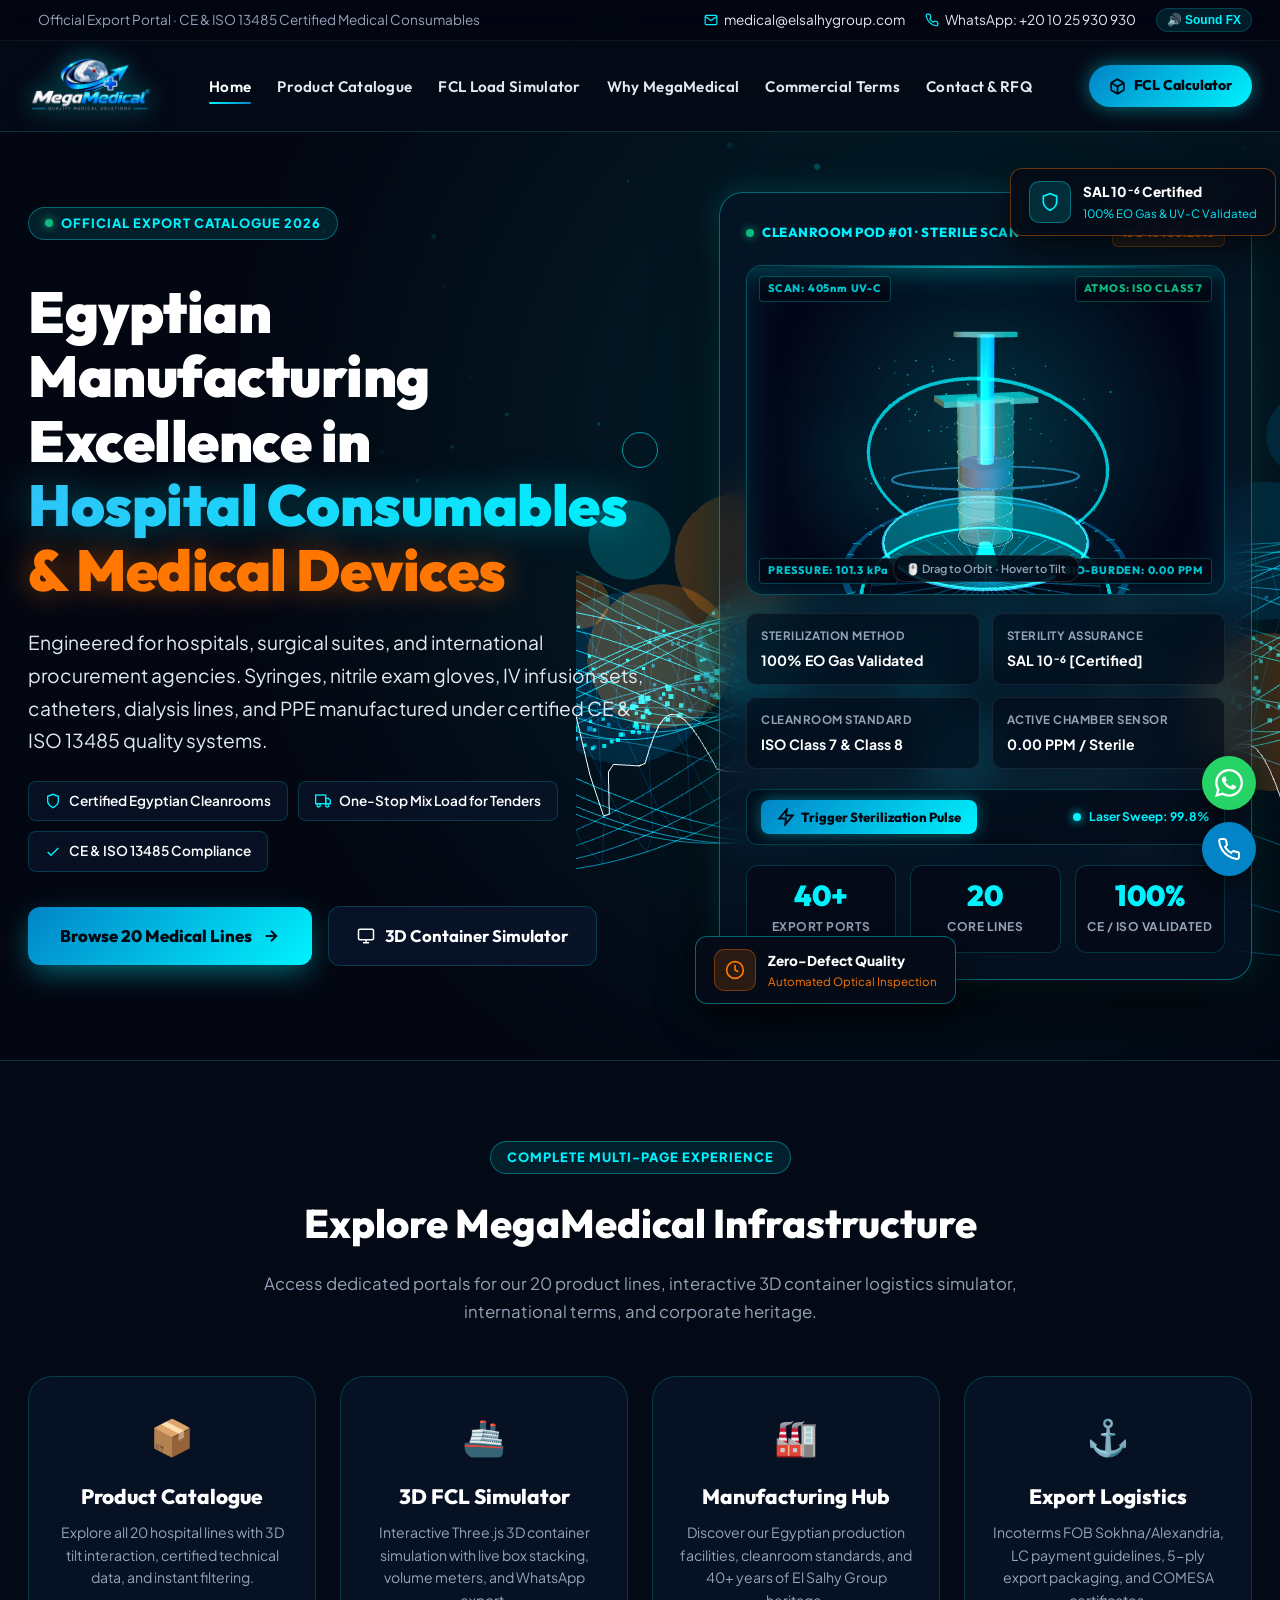
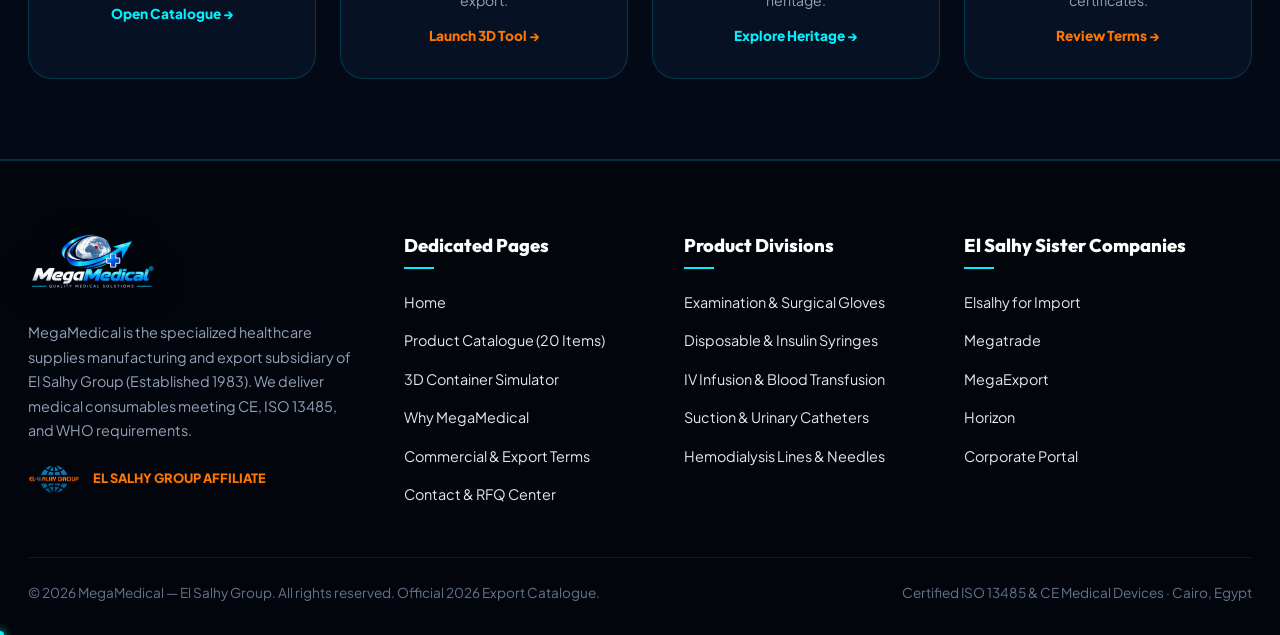
==== index.html @ ac009bb1 "Implement Option C: Holographic Cleanroom Pod 3D WebGL showcase" ====
<!DOCTYPE html>
<html lang="en" dir="ltr">
<head>
  <meta charset="UTF-8">
  <meta name="viewport" content="width=device-width, initial-scale=1.0">
  <title>MegaMedical | Hospital Consumables & Global Export — El Salhy Group</title>
  
  <meta name="description" content="MegaMedical — An El Salhy Group Enterprise (Since 1983). Egyptian manufacturing excellence in disposable hospital supplies, syringes, examination gloves, IV sets, catheters, and dialysis consumables.">
  <meta name="keywords" content="MegaMedical, El Salhy Group, hospital consumables, disposable syringes, nitrile gloves, IV cannula, medical export Egypt 2026, COMESA medical tenders">
  <link rel="icon" type="image/png" href="assets/logo.png">

  <!-- Google Fonts: Plus Jakarta Sans & Outfit -->
  <link rel="preconnect" href="https://fonts.googleapis.com">
  <link rel="preconnect" href="https://fonts.gstatic.com" crossorigin>
  <link href="https://fonts.googleapis.com/css2?family=Outfit:wght@400;500;600;700;800;900&family=Plus+Jakarta+Sans:wght@400;500;600;700;800&display=swap" rel="stylesheet">

  <link rel="stylesheet" href="styles.css">
</head>
<body dir="ltr">

  <!-- Ambient Particle Canvas -->
  <canvas id="ambient-canvas"></canvas>

  <div class="app-container">

    <!-- Top Commercial Strip -->
    <div class="top-header-strip">
      <div class="top-strip-inner">
        <div class="group-link-badge">
          <span class="badge-dot-live"></span>
          <span>Official Export Portal · CE & ISO 13485 Certified Medical Consumables</span>
        </div>

        <div class="top-strip-contacts">
          <a href="mailto:medical@elsalhygroup.com" class="top-strip-link">
            <svg viewBox="0 0 24 24" fill="none" stroke="currentColor" stroke-width="2"><path d="M4 4h16c1.1 0 2 .9 2 2v12c0 1.1-.9 2-2 2H4c-1.1 0-2-.9-2-2V6c0-1.1.9-2 2-2z"/><polyline points="22,6 12,13 2,6"/></svg>
            <span>medical@elsalhygroup.com</span>
          </a>
          <a href="https://wa.me/201025930930" target="_blank" class="top-strip-link">
            <svg viewBox="0 0 24 24" fill="none" stroke="currentColor" stroke-width="2"><path d="M22 16.92v3a2 2 0 0 1-2.18 2 19.79 19.79 0 0 1-8.63-3.07 19.5 19.5 0 0 1-6-6 19.79 19.79 0 0 1-3.07-8.67A2 2 0 0 1 4.11 2h3a2 2 0 0 1 2 1.72 12.84 12.84 0 0 0 .7 2.81 2 2 0 0 1-.45 2.11L8.09 9.91a16 16 0 0 0 6 6l1.27-1.27a2 2 0 0 1 2.11-.45 12.84 12.84 0 0 0 2.81.7A2 2 0 0 1 22 16.92z"/></svg>
            <span>WhatsApp: +20 10 25 930 930</span>
          </a>
          <button class="sound-toggle-btn" id="sound-toggle">🔊 Sound FX</button>
        </div>
      </div>
    </div>

    <!-- Master Multi-Page Navigation -->
    <header class="main-navbar">
      <div class="navbar-inner">
        <div class="nav-brand-wrap">
          <a href="index.html">
            <img src="assets/logo.png" alt="MegaMedical" class="brand-main-logo">
          </a>
        </div>

        <ul class="nav-menu" id="nav-menu-list">
          <li><a href="index.html" class="nav-item-link active">Home</a></li>
          <li><a href="products.html" class="nav-item-link">Product Catalogue</a></li>
          <li><a href="calculator.html" class="nav-item-link">FCL Load Simulator<span id="nav-cart-badge" style="color: var(--salhy-orange); font-weight: 800;"></span></a></li>
          <li><a href="about.html" class="nav-item-link">Why MegaMedical</a></li>
          <li><a href="terms.html" class="nav-item-link">Commercial Terms</a></li>
          <li><a href="contact.html" class="nav-item-link">Contact & RFQ</a></li>
        </ul>

        <div class="nav-actions-group">
          <a href="calculator.html" class="btn-nav-calc">
            <svg width="17" height="17" viewBox="0 0 24 24" fill="none" stroke="currentColor" stroke-width="2.5"><path d="M21 16V8a2 2 0 0 0-1-1.73l-7-4a2 2 0 0 0-2 0l-7 4A2 2 0 0 0 3 8v8a2 2 0 0 0 1 1.73l7 4a2 2 0 0 0 2 0l7-4A2 2 0 0 0 21 16z"/><polyline points="3.27 6.96 12 12.01 20.73 6.96"/><line x1="12" y1="22.08" x2="12" y2="12"/></svg>
            <span>FCL Calculator</span>
          </a>
          <button class="nav-mobile-toggle" id="nav-toggle-btn" aria-label="Toggle Menu">
            <svg width="24" height="24" viewBox="0 0 24 24" fill="none" stroke="currentColor" stroke-width="2"><line x1="3" y1="12" x2="21" y2="12"/><line x1="3" y1="6" x2="21" y2="6"/><line x1="3" y1="18" x2="21" y2="18"/></svg>
          </button>
        </div>
      </div>
    </header>

    <!-- Interactive Three.js 3D Hero Section -->
    <section class="home-hero-section">
      <!-- 3D DNA Canvas is injected here -->
      <div id="hero-3d-canvas-container" class="hero-3d-canvas-container"></div>

      <div class="home-hero-grid">
        <div class="hero-text-block">
          <div class="badge-tag-cyan" style="width: fit-content;">
            <span style="width: 8px; height: 8px; background: #10b981; border-radius: 50%; box-shadow: 0 0 8px #10b981;"></span>
            <span>OFFICIAL EXPORT CATALOGUE 2026</span>
          </div>

          <h1 class="hero-main-title">
            <span>Egyptian Manufacturing Excellence in</span><br>
            <span class="gradient-cyan">Hospital Consumables</span><br>
            <span class="gradient-orange">& Medical Devices</span>
          </h1>

          <p class="hero-lead-para">
            Engineered for hospitals, surgical suites, and international procurement agencies. Syringes, nitrile exam gloves, IV infusion sets, catheters, dialysis lines, and PPE manufactured under certified CE & ISO 13485 quality systems.
          </p>

          <div class="hero-chips-bar">
            <div class="hero-spec-chip">
              <svg width="16" height="16" viewBox="0 0 24 24" fill="none" stroke="var(--neon-cyan)" stroke-width="2"><path d="M12 22s8-4 8-10V5l-8-3-8 3v7c0 6 8 10 8 10z"/></svg>
              <span>Certified Egyptian Cleanrooms</span>
            </div>
            <div class="hero-spec-chip">
              <svg width="16" height="16" viewBox="0 0 24 24" fill="none" stroke="var(--neon-cyan)" stroke-width="2"><rect x="1" y="3" width="15" height="13"/><polygon points="16 8 20 8 23 11 23 16 16 16 16 8"/><circle cx="5.5" cy="18.5" r="2.5"/><circle cx="18.5" cy="18.5" r="2.5"/></svg>
              <span>One-Stop Mix Load for Tenders</span>
            </div>
            <div class="hero-spec-chip">
              <svg width="16" height="16" viewBox="0 0 24 24" fill="none" stroke="var(--neon-cyan)" stroke-width="2"><polyline points="20 6 9 17 4 12"/></svg>
              <span>CE & ISO 13485 Compliance</span>
            </div>
          </div>

          <div class="hero-buttons-row">
            <a href="products.html" class="btn-primary-neon">
              <span>Browse 20 Medical Lines</span>
              <svg width="18" height="18" viewBox="0 0 24 24" fill="none" stroke="currentColor" stroke-width="2.5"><path d="M5 12h14"/><path d="m12 5 7 7-7 7"/></svg>
            </a>
            <a href="calculator.html" class="btn-secondary-dark">
              <svg width="18" height="18" viewBox="0 0 24 24" fill="none" stroke="currentColor" stroke-width="2"><rect x="2" y="3" width="20" height="14" rx="2"/><line x1="8" y1="21" x2="16" y2="21"/><line x1="12" y1="17" x2="12" y2="21"/></svg>
              <span>3D Container Simulator</span>
            </a>
          </div>
        </div>

        <!-- 3D Interactive Cleanroom Pod Showcase (Option C) -->
        <div class="hero-glass-card-wrap" id="hero-pod-card-wrap">
          <div class="hero-floating-badge badge-corner-top">
            <div class="badge-round-icon badge-round-cyan">
              <svg width="20" height="20" viewBox="0 0 24 24" fill="none" stroke="currentColor" stroke-width="2"><path d="M12 22s8-4 8-10V5l-8-3-8 3v7c0 6 8 10 8 10z"/></svg>
            </div>
            <div>
              <div style="font-size: 0.85rem; font-weight: 800; color: #fff;">SAL 10⁻⁶ Certified</div>
              <div style="font-size: 0.72rem; color: var(--neon-cyan);">100% EO Gas &amp; UV-C Validated</div>
            </div>
          </div>

          <div class="hero-3d-featured-card cleanroom-pod-card">
            <!-- Glass Telemetry Header -->
            <div class="telemetry-card-header">
              <div class="telemetry-live-badge">
                <span class="pulse-live-indicator"></span>
                <span>CLEANROOM POD #01 · STERILE SCAN</span>
              </div>
              <span class="telemetry-chip-code">ISO 13485:2016</span>
            </div>

            <!-- 3D WebGL Cleanroom Pod Viewport -->
            <div class="hero-cleanroom-pod-stage" id="cleanroom-pod-stage">
              <canvas id="cleanroom-pod-canvas"></canvas>
              <div class="pod-hud-overlay">
                <div class="pod-hud-corner pod-hud-tl">SCAN: 405nm UV-C</div>
                <div class="pod-hud-corner pod-hud-tr">ATMOS: ISO CLASS 7</div>
                <div class="pod-hud-corner pod-hud-bl">PRESSURE: 101.3 kPa</div>
                <div class="pod-hud-corner pod-hud-br">BIO-BURDEN: 0.00 PPM</div>
                <div class="pod-laser-scan-line"></div>
              </div>
              <div class="pod-interaction-hint">
                <span>🖱️ Drag to Orbit · Hover to Tilt</span>
              </div>
            </div>

            <!-- Telemetry Metrics Grid -->
            <div class="telemetry-metrics-grid pod-metrics-grid">
              <div class="telemetry-metric-box">
                <span class="metric-box-label">Sterilization Method</span>
                <span class="metric-box-val">100% EO Gas Validated</span>
              </div>
              <div class="telemetry-metric-box">
                <span class="metric-box-label">Sterility Assurance</span>
                <span class="metric-box-val">SAL 10⁻⁶ [Certified]</span>
              </div>
              <div class="telemetry-metric-box">
                <span class="metric-box-label">Cleanroom Standard</span>
                <span class="metric-box-val">ISO Class 7 &amp; Class 8</span>
              </div>
              <div class="telemetry-metric-box">
                <span class="metric-box-label">Active Chamber Sensor</span>
                <span class="metric-box-val" id="pod-sensor-readout">0.00 PPM / Sterile</span>
              </div>
            </div>

            <!-- Pod Interactive Controls Bar -->
            <div class="pod-actions-bar">
              <button class="btn-pulse-sterilize" id="btn-trigger-pulse">
                <svg width="18" height="18" viewBox="0 0 24 24" fill="none" stroke="currentColor" stroke-width="2.5"><polygon points="13 2 3 14 12 14 11 22 21 10 12 10 13 2"/></svg>
                <span>Trigger Sterilization Pulse</span>
              </button>
              <div class="pod-status-pill">
                <span class="pulse-live-indicator" style="background:#00f2fe; box-shadow:0 0 10px #00f2fe;"></span>
                <span id="pod-cycle-status">Laser Sweep: 99.8%</span>
              </div>
            </div>

            <div class="hero-stats-row">
              <div class="hero-mini-stat">
                <span class="stat-counter-value">40+</span>
                <span class="stat-counter-label">Export Ports</span>
              </div>
              <div class="hero-mini-stat">
                <span class="stat-counter-value">20</span>
                <span class="stat-counter-label">Core Lines</span>
              </div>
              <div class="hero-mini-stat">
                <span class="stat-counter-value">100%</span>
                <span class="stat-counter-label">CE / ISO Validated</span>
              </div>
            </div>
          </div>

          <div class="hero-floating-badge badge-corner-bottom">
            <div class="badge-round-icon badge-round-orange">
              <svg width="20" height="20" viewBox="0 0 24 24" fill="none" stroke="currentColor" stroke-width="2"><circle cx="12" cy="12" r="10"/><polyline points="12 6 12 12 16 14"/></svg>
            </div>
            <div>
              <div style="font-size: 0.85rem; font-weight: 800; color: #fff;">Zero-Defect Quality</div>
              <div style="font-size: 0.72rem; color: var(--salhy-orange);">Automated Optical Inspection</div>
            </div>
          </div>
        </div>
      </div>
    </section>

    <!-- Core Highlights Section -->
    <section class="heritage-timeline-section" style="background: rgba(5, 11, 23, 0.7); border-top: 1px solid var(--border-neon); border-bottom: 1px solid var(--border-neon);">
      <div class="global-container">
        <div style="text-align: center; max-width: 800px; margin: 0 auto 50px;">
          <span class="badge-tag-cyan">Complete Multi-Page Experience</span>
          <h2 style="font-family: var(--font-display); font-size: 2.5rem; font-weight: 800; color: #fff; margin-bottom: 14px;">Explore MegaMedical Infrastructure</h2>
          <p style="color: var(--text-muted); font-size: 1.05rem;">Access dedicated portals for our 20 product lines, interactive 3D container logistics simulator, international terms, and corporate heritage.</p>
        </div>

        <div style="display: grid; grid-template-columns: repeat(4, 1fr); gap: 24px;">
          <a href="products.html" style="text-decoration: none;" class="subsidiary-neon-card">
            <div style="font-size: 2.2rem; color: var(--neon-cyan);">📦</div>
            <h3 class="subsidiary-name">Product Catalogue</h3>
            <p class="subsidiary-desc">Explore all 20 hospital lines with 3D tilt interaction, certified technical data, and instant filtering.</p>
            <div style="color: var(--neon-cyan); font-weight: 800; font-size: 0.85rem; margin-top: 14px;">Open Catalogue →</div>
          </a>

          <a href="calculator.html" style="text-decoration: none;" class="subsidiary-neon-card">
            <div style="font-size: 2.2rem; color: var(--salhy-orange);">🚢</div>
            <h3 class="subsidiary-name">3D FCL Simulator</h3>
            <p class="subsidiary-desc">Interactive Three.js 3D container simulation with live box stacking, volume meters, and WhatsApp export.</p>
            <div style="color: var(--salhy-orange); font-weight: 800; font-size: 0.85rem; margin-top: 14px;">Launch 3D Tool →</div>
          </a>

          <a href="about.html" style="text-decoration: none;" class="subsidiary-neon-card">
            <div style="font-size: 2.2rem; color: var(--neon-cyan);">🏭</div>
            <h3 class="subsidiary-name">Manufacturing Hub</h3>
            <p class="subsidiary-desc">Discover our Egyptian production facilities, cleanroom standards, and 40+ years of El Salhy Group heritage.</p>
            <div style="color: var(--neon-cyan); font-weight: 800; font-size: 0.85rem; margin-top: 14px;">Explore Heritage →</div>
          </a>

          <a href="terms.html" style="text-decoration: none;" class="subsidiary-neon-card">
            <div style="font-size: 2.2rem; color: var(--salhy-orange);">⚓</div>
            <h3 class="subsidiary-name">Export Logistics</h3>
            <p class="subsidiary-desc">Incoterms FOB Sokhna/Alexandria, LC payment guidelines, 5-ply export packaging, and COMESA certificates.</p>
            <div style="color: var(--salhy-orange); font-weight: 800; font-size: 0.85rem; margin-top: 14px;">Review Terms →</div>
          </a>
        </div>
      </div>
    </section>

    <!-- Master Footer -->
    <footer class="master-footer">
      <div class="global-container">
        <div class="footer-columns-grid">
          <div>
            <img src="assets/logo.png" alt="MegaMedical" class="footer-logo-img">
            <p class="footer-bio-text">
              MegaMedical is the specialized healthcare supplies manufacturing and export subsidiary of El Salhy Group (Established 1983). We deliver medical consumables meeting CE, ISO 13485, and WHO requirements.
            </p>
            <div style="display: flex; gap: 12px; align-items: center;">
              <img src="assets/elsalhy_logo.png" alt="El Salhy Group" style="height: 32px;">
              <span style="font-size: 0.8rem; color: var(--salhy-orange); font-weight: 800;">EL SALHY GROUP AFFILIATE</span>
            </div>
          </div>

          <div>
            <h4 class="footer-heading">Dedicated Pages</h4>
            <ul class="footer-nav-list">
              <li><a href="index.html">Home</a></li>
              <li><a href="products.html">Product Catalogue (20 Items)</a></li>
              <li><a href="calculator.html">3D Container Simulator</a></li>
              <li><a href="about.html">Why MegaMedical</a></li>
              <li><a href="terms.html">Commercial & Export Terms</a></li>
              <li><a href="contact.html">Contact & RFQ Center</a></li>
            </ul>
          </div>

          <div>
            <h4 class="footer-heading">Product Divisions</h4>
            <ul class="footer-nav-list">
              <li><a href="products.html">Examination & Surgical Gloves</a></li>
              <li><a href="products.html">Disposable & Insulin Syringes</a></li>
              <li><a href="products.html">IV Infusion & Blood Transfusion</a></li>
              <li><a href="products.html">Suction & Urinary Catheters</a></li>
              <li><a href="products.html">Hemodialysis Lines & Needles</a></li>
            </ul>
          </div>

          <div>
            <h4 class="footer-heading">El Salhy Sister Companies</h4>
            <ul class="footer-nav-list">
              <li><a href="https://elsalhygroup.com/import-trade/" target="_blank">Elsalhy for Import</a></li>
              <li><a href="https://elsalhygroup.com/megatrade22/" target="_blank">Megatrade</a></li>
              <li><a href="https://elsalhygroup.com/MegaExport/" target="_blank">MegaExport</a></li>
              <li><a href="https://elsalhygroup.com/horizon" target="_blank">Horizon</a></li>
              <li><a href="https://www.elsalhygroup.com" target="_blank">Corporate Portal</a></li>
            </ul>
          </div>
        </div>

        <div class="footer-legal-bar">
          <div>© 2026 MegaMedical — El Salhy Group. All rights reserved. Official 2026 Export Catalogue.</div>
          <div>Certified ISO 13485 & CE Medical Devices · Cairo, Egypt</div>
        </div>
      </div>
    </footer>

    <!-- Floating Speed Dial -->
    <div class="floating-dock-wrap">
      <a href="https://wa.me/201025930930" target="_blank" class="dock-action-btn btn-dock-whatsapp" title="WhatsApp Sales Desk">
        <svg width="28" height="28" viewBox="0 0 24 24" fill="currentColor"><path d="M.057 24l1.687-6.163c-1.041-1.804-1.588-3.849-1.587-5.946.003-6.556 5.338-11.891 11.893-11.891 3.181.001 6.167 1.24 8.413 3.488 2.245 2.248 3.481 5.236 3.48 8.414-.003 6.557-5.338 11.892-11.893 11.892-1.99-.001-3.951-.5-5.688-1.448l-6.305 1.654zm6.597-3.807c1.676.995 3.276 1.591 5.392 1.592 5.448 0 9.886-4.434 9.889-9.885.002-5.462-4.415-9.89-9.881-9.892-5.452 0-9.887 4.434-9.889 9.884-.001 2.225.651 3.891 1.746 5.634l-.999 3.648 3.742-.981zm11.387-5.464c-.074-.124-.272-.198-.57-.347-.297-.149-1.758-.868-2.031-.967-.272-.099-.47-.149-.669.149-.198.297-.768.967-.941 1.165-.173.198-.347.223-.644.074-.297-.149-1.255-.462-2.39-1.475-.883-.788-1.48-1.761-1.653-2.059-.173-.297-.018-.458.13-.606.134-.133.297-.347.446-.521.151-.172.2-.296.3-.495.099-.198.05-.372-.025-.521-.075-.148-.669-1.611-.916-2.206-.242-.579-.487-.501-.669-.51l-.57-.01c-.198 0-.52.074-.792.372s-1.04 1.016-1.04 2.479 1.065 2.876 1.213 3.074c.149.198 2.095 3.2 5.076 4.487.709.306 1.263.489 1.694.626.712.226 1.36.194 1.872.118.571-.085 1.758-.719 2.006-1.413.248-.695.248-1.29.173-1.414z"/></svg>
      </a>
      <a href="tel:+201025930930" class="dock-action-btn btn-dock-phone" title="Call Cairo Office">
        <svg width="24" height="24" viewBox="0 0 24 24" fill="none" stroke="currentColor" stroke-width="2"><path d="M22 16.92v3a2 2 0 0 1-2.18 2 19.79 19.79 0 0 1-8.63-3.07 19.5 19.5 0 0 1-6-6 19.79 19.79 0 0 1-3.07-8.67A2 2 0 0 1 4.11 2h3a2 2 0 0 1 2 1.72 12.84 12.84 0 0 0 .7 2.81 2 2 0 0 1-.45 2.11L8.09 9.91a16 16 0 0 0 6 6l1.27-1.27a2 2 0 0 1 2.11-.45 12.84 12.84 0 0 0 2.81.7A2 2 0 0 1 22 16.92z"/></svg>
      </a>
    </div>

  </div>

  <!-- Scripts -->
  <script src="assets/js/three.min.js"></script>
  <script src="assets/js/gsap.min.js"></script>
  <script src="common.js"></script>
  <script src="three_hero.js"></script>
</body>
</html>
---- styles.css ----
/* ==========================================================================
   MEGA MEDICAL — NEXT-GEN CLINICAL TECH & LUXURY VISUAL SYSTEM
   Parent: El Salhy Group (Established 1983)
   ========================================================================== */

:root {
  --bg-deep: #030712;
  --bg-darker: #050b17;
  --bg-surface: #0a1428;
  --bg-card: rgba(10, 22, 44, 0.72);
  --bg-card-hover: rgba(16, 35, 70, 0.85);
  
  --neon-cyan: #00f2fe;
  --neon-cyan-glow: rgba(0, 242, 254, 0.45);
  --electric-blue: #0284c7;
  --electric-blue-light: #38bdf8;
  --pure-teal: #14b8a6;
  
  --salhy-orange: #ff7700;
  --salhy-orange-glow: rgba(255, 119, 0, 0.45);
  --salhy-gold: #f59e0b;
  
  --border-neon: rgba(0, 242, 254, 0.18);
  --border-neon-strong: rgba(0, 242, 254, 0.45);
  --border-orange: rgba(255, 119, 0, 0.3);
  
  --text-pure: #ffffff;
  --text-silver: #e2e8f0;
  --text-muted: #94a3b8;
  --text-dim: #64748b;
  
  --font-display: 'Outfit', -apple-system, BlinkMacSystemFont, sans-serif;
  --font-body: 'Plus Jakarta Sans', -apple-system, BlinkMacSystemFont, sans-serif;
  
  --radius-xl: 24px;
  --radius-lg: 16px;
  --radius-md: 12px;
  --radius-sm: 8px;
  
  --shadow-neon: 0 0 30px -5px rgba(0, 242, 254, 0.35);
  --shadow-orange: 0 0 25px -4px rgba(255, 119, 0, 0.4);
  --shadow-deep: 0 20px 50px -10px rgba(0, 0, 0, 0.8);
  
  --transition-fast: 0.2s cubic-bezier(0.16, 1, 0.3, 1);
  --transition-smooth: 0.35s cubic-bezier(0.16, 1, 0.3, 1);
}

/* Base Reset */
*, *::before, *::after {
  box-sizing: border-box;
  margin: 0;
  padding: 0;
}

html {
  scroll-behavior: smooth;
  font-size: 16px;
  -webkit-font-smoothing: antialiased;
  background-color: var(--bg-deep);
}

body {
  background-color: var(--bg-deep);
  color: var(--text-silver);
  font-family: var(--font-body);
  line-height: 1.65;
  overflow-x: hidden;
  min-height: 100vh;
  position: relative;
}

/* Custom Scrollbar */
::-webkit-scrollbar {
  width: 8px;
}
::-webkit-scrollbar-track {
  background: var(--bg-deep);
}
::-webkit-scrollbar-thumb {
  background: linear-gradient(180deg, var(--neon-cyan), var(--electric-blue));
  border-radius: 4px;
}
::-webkit-scrollbar-thumb:hover {
  background: var(--salhy-orange);
}

/* Dynamic Ambient Canvas */
#ambient-canvas {
  position: fixed;
  top: 0;
  left: 0;
  width: 100%;
  height: 100%;
  z-index: 0;
  pointer-events: none;
  opacity: 0.7;
}

/* Custom Cursor */
.custom-cursor-dot {
  position: fixed;
  width: 8px;
  height: 8px;
  background: var(--neon-cyan);
  border-radius: 50%;
  pointer-events: none;
  z-index: 9999;
  transform: translate(-50%, -50%);
  transition: opacity 0.2s, transform 0.1s;
  box-shadow: 0 0 10px var(--neon-cyan);
}

.custom-cursor-trail {
  position: fixed;
  width: 36px;
  height: 36px;
  border: 1.5px solid var(--neon-cyan);
  border-radius: 50%;
  pointer-events: none;
  z-index: 9998;
  transform: translate(-50%, -50%);
  transition: width 0.2s, height 0.2s, border-color 0.2s, opacity 0.2s;
  opacity: 0.6;
}

.cursor-hover .custom-cursor-trail {
  width: 54px;
  height: 54px;
  border-color: var(--salhy-orange);
  background: rgba(255, 119, 0, 0.08);
}

/* App Master Layout */
.app-container {
  position: relative;
  z-index: 1;
  display: flex;
  flex-direction: column;
  min-height: 100vh;
}

/* ==========================================================================
   TOP BAR (Group Affiliation & Global Commercial Info)
   ========================================================================== */
.top-header-strip {
  background: rgba(3, 7, 18, 0.85);
  backdrop-filter: blur(12px);
  border-bottom: 1px solid rgba(255, 255, 255, 0.06);
  padding: 8px 0;
  font-size: 0.85rem;
  color: var(--text-muted);
}

.top-strip-inner {
  max-width: 1400px;
  margin: 0 auto;
  padding: 0 28px;
  display: flex;
  align-items: center;
  justify-content: space-between;
  flex-wrap: wrap;
  gap: 12px;
}

.group-link-badge {
  display: flex;
  align-items: center;
  gap: 10px;
}

.group-link-badge img {
  height: 22px;
  width: auto;
  object-fit: contain;
}

.group-link-badge a {
  color: var(--text-pure);
  text-decoration: none;
  font-weight: 600;
  display: inline-flex;
  align-items: center;
  gap: 5px;
  transition: var(--transition-fast);
}

.group-link-badge a:hover {
  color: var(--salhy-orange);
}

.tag-legacy {
  background: rgba(255, 119, 0, 0.15);
  color: var(--salhy-orange);
  border: 1px solid rgba(255, 119, 0, 0.35);
  font-size: 0.72rem;
  font-weight: 800;
  padding: 2px 8px;
  border-radius: 12px;
  letter-spacing: 0.5px;
}

.top-strip-contacts {
  display: flex;
  align-items: center;
  gap: 20px;
}

.top-strip-link {
  color: var(--text-silver);
  text-decoration: none;
  display: flex;
  align-items: center;
  gap: 6px;
  transition: var(--transition-fast);
}

.top-strip-link:hover {
  color: var(--neon-cyan);
}

.top-strip-link svg {
  width: 14px;
  height: 14px;
  color: var(--neon-cyan);
}

.sound-toggle-btn {
  background: rgba(0, 242, 254, 0.1);
  border: 1px solid var(--border-neon);
  color: var(--neon-cyan);
  padding: 4px 10px;
  border-radius: 20px;
  font-size: 0.75rem;
  font-weight: 700;
  cursor: pointer;
  display: flex;
  align-items: center;
  gap: 5px;
  transition: var(--transition-fast);
}

.sound-toggle-btn:hover {
  background: var(--neon-cyan);
  color: var(--bg-deep);
  box-shadow: 0 0 15px var(--neon-cyan-glow);
}

/* ==========================================================================
   NAVIGATION BAR (Glassmorphism & Neon Indicators)
   ========================================================================== */
.main-navbar {
  position: sticky;
  top: 0;
  z-index: 50;
  background: rgba(5, 11, 23, 0.88);
  backdrop-filter: blur(20px);
  border-bottom: 1px solid var(--border-neon);
  transition: var(--transition-smooth);
}

.main-navbar.scrolled {
  background: rgba(3, 7, 18, 0.96);
  border-bottom-color: var(--border-neon-strong);
  box-shadow: 0 15px 35px rgba(0, 0, 0, 0.7);
}

.navbar-inner {
  max-width: 1400px;
  margin: 0 auto;
  padding: 14px 28px;
  display: flex;
  align-items: center;
  justify-content: space-between;
}

.nav-brand-wrap {
  display: flex;
  align-items: center;
  gap: 16px;
  text-decoration: none;
}

.brand-main-logo {
  height: 62px;
  width: auto;
  max-width: 220px;
  object-fit: contain;
  filter: drop-shadow(0 4px 12px rgba(0, 0, 0, 0.6)) drop-shadow(0 0 10px rgba(0, 242, 254, 0.4));
  transition: var(--transition-smooth);
  display: block;
}

.brand-main-logo:hover {
  transform: scale(1.05);
  filter: drop-shadow(0 6px 18px rgba(0, 0, 0, 0.8)) drop-shadow(0 0 20px rgba(0, 242, 254, 0.75));
}

.brand-divider {
  width: 1px;
  height: 32px;
  background: rgba(255, 255, 255, 0.15);
}

.brand-parent-logo {
  height: 36px;
  width: auto;
  opacity: 0.88;
  transition: opacity 0.2s;
}

.brand-parent-logo:hover {
  opacity: 1;
}

.nav-menu {
  display: flex;
  align-items: center;
  gap: 26px;
  list-style: none;
}

.nav-item-link {
  color: var(--text-silver);
  text-decoration: none;
  font-family: var(--font-display);
  font-weight: 600;
  font-size: 0.95rem;
  letter-spacing: 0.3px;
  position: relative;
  padding: 6px 0;
  transition: var(--transition-fast);
}

.nav-item-link::after {
  content: '';
  position: absolute;
  bottom: -2px;
  left: 0;
  width: 0%;
  height: 2px;
  background: linear-gradient(90deg, var(--neon-cyan), var(--electric-blue));
  border-radius: 2px;
  transition: width 0.3s ease;
}

.nav-item-link:hover, .nav-item-link.active {
  color: var(--text-pure);
}

.nav-item-link:hover::after, .nav-item-link.active::after {
  width: 100%;
}

.nav-actions-group {
  display: flex;
  align-items: center;
  gap: 14px;
}

.btn-nav-calc {
  background: linear-gradient(135deg, #0284c7 0%, #00f2fe 100%);
  color: #030712;
  font-family: var(--font-display);
  font-weight: 800;
  font-size: 0.88rem;
  padding: 9px 20px;
  border-radius: 30px;
  text-decoration: none;
  display: inline-flex;
  align-items: center;
  gap: 8px;
  box-shadow: 0 0 20px var(--neon-cyan-glow);
  transition: var(--transition-smooth);
}

.btn-nav-calc:hover {
  transform: translateY(-2px) scale(1.03);
  box-shadow: 0 0 30px rgba(0, 242, 254, 0.7);
}

.nav-mobile-toggle {
  display: none;
  background: transparent;
  border: 1px solid var(--border-neon);
  color: var(--text-pure);
  padding: 8px;
  border-radius: var(--radius-sm);
  cursor: pointer;
}

/* ==========================================================================
   PAGE HERO BANNER (FOR SUB-PAGES)
   ========================================================================== */
.subpage-hero {
  position: relative;
  padding: 70px 0 50px;
  background: radial-gradient(circle at 50% 20%, rgba(2, 132, 199, 0.18) 0%, rgba(3, 7, 18, 0.98) 70%);
  border-bottom: 1px solid var(--border-neon);
  text-align: center;
  overflow: hidden;
}

.subpage-hero-inner {
  max-width: 900px;
  margin: 0 auto;
  padding: 0 24px;
  position: relative;
  z-index: 5;
}

.badge-tag-cyan {
  display: inline-flex;
  align-items: center;
  gap: 8px;
  background: rgba(0, 242, 254, 0.1);
  border: 1px solid rgba(0, 242, 254, 0.35);
  color: var(--neon-cyan);
  padding: 5px 16px;
  border-radius: 30px;
  font-size: 0.8rem;
  font-weight: 800;
  text-transform: uppercase;
  letter-spacing: 1px;
  margin-bottom: 16px;
}

.subpage-title {
  font-family: var(--font-display);
  font-size: 3rem;
  font-weight: 900;
  color: var(--text-pure);
  line-height: 1.2;
  margin-bottom: 16px;
}

.subpage-title .gradient-text {
  background: linear-gradient(135deg, #38bdf8 0%, #00f2fe 50%, #ff7700 100%);
  -webkit-background-clip: text;
  -webkit-text-fill-color: transparent;
}

.subpage-subtitle {
  font-size: 1.15rem;
  color: var(--text-muted);
  line-height: 1.7;
}

/* ==========================================================================
   HOME PAGE: 3D THREE.JS HERO SECTION
   ========================================================================== */
.home-hero-section {
  position: relative;
  min-height: 90vh;
  display: flex;
  align-items: center;
  padding: 60px 0 80px;
  overflow: hidden;
  background: radial-gradient(circle at 75% 35%, rgba(0, 242, 254, 0.12) 0%, rgba(3, 7, 18, 0.98) 65%);
}

.hero-3d-canvas-container {
  position: absolute;
  top: 0;
  right: 0;
  width: 55%;
  height: 100%;
  z-index: 2;
  pointer-events: auto;
}

.home-hero-grid {
  max-width: 1400px;
  margin: 0 auto;
  padding: 0 28px;
  display: grid;
  grid-template-columns: 1.1fr 0.9fr;
  align-items: center;
  gap: 40px;
  position: relative;
  z-index: 5;
}

.hero-text-block {
  display: flex;
  flex-direction: column;
  gap: 24px;
}

.hero-main-title {
  font-family: var(--font-display);
  font-size: 3.6rem;
  font-weight: 900;
  line-height: 1.12;
  color: var(--text-pure);
  letter-spacing: -0.5px;
}

.hero-main-title .gradient-cyan {
  background: linear-gradient(135deg, #38bdf8, #00f2fe);
  -webkit-background-clip: text;
  -webkit-text-fill-color: transparent;
  text-shadow: 0 0 40px rgba(0, 242, 254, 0.35);
}

.hero-main-title .gradient-orange {
  color: var(--salhy-orange);
  text-shadow: 0 0 30px var(--salhy-orange-glow);
}

.hero-lead-para {
  font-size: 1.2rem;
  color: var(--text-silver);
  line-height: 1.7;
  max-width: 620px;
}

.hero-chips-bar {
  display: flex;
  flex-wrap: wrap;
  gap: 10px;
}

.hero-spec-chip {
  background: rgba(10, 22, 44, 0.7);
  border: 1px solid var(--border-neon);
  padding: 8px 16px;
  border-radius: var(--radius-sm);
  font-size: 0.85rem;
  font-weight: 600;
  color: var(--text-pure);
  display: flex;
  align-items: center;
  gap: 8px;
  backdrop-filter: blur(10px);
  transition: var(--transition-fast);
}

.hero-spec-chip:hover {
  border-color: var(--neon-cyan);
  background: rgba(0, 242, 254, 0.15);
  transform: translateY(-2px);
}

.hero-buttons-row {
  display: flex;
  align-items: center;
  gap: 16px;
  flex-wrap: wrap;
  margin-top: 10px;
}

.btn-primary-neon {
  background: linear-gradient(135deg, #0284c7 0%, #00f2fe 100%);
  color: #030712;
  padding: 15px 32px;
  border-radius: var(--radius-md);
  text-decoration: none;
  font-family: var(--font-display);
  font-weight: 800;
  font-size: 1.05rem;
  display: inline-flex;
  align-items: center;
  gap: 10px;
  box-shadow: 0 10px 30px -5px var(--neon-cyan-glow);
  transition: var(--transition-smooth);
}

.btn-primary-neon:hover {
  transform: translateY(-3px) scale(1.02);
  box-shadow: 0 15px 40px -5px rgba(0, 242, 254, 0.7);
}

.btn-secondary-dark {
  background: rgba(10, 22, 44, 0.8);
  border: 1px solid var(--border-neon);
  color: var(--text-pure);
  padding: 15px 28px;
  border-radius: var(--radius-md);
  text-decoration: none;
  font-family: var(--font-display);
  font-weight: 700;
  font-size: 1.05rem;
  display: inline-flex;
  align-items: center;
  gap: 10px;
  backdrop-filter: blur(12px);
  transition: var(--transition-smooth);
}

.btn-secondary-dark:hover {
  border-color: var(--salhy-orange);
  color: var(--salhy-orange);
  transform: translateY(-3px);
  box-shadow: 0 0 25px var(--salhy-orange-glow);
}

/* 3D Showcase Card on Hero */
.hero-glass-card-wrap {
  position: relative;
  z-index: 5;
}

.hero-3d-featured-card {
  background: rgba(6, 18, 38, 0.5);
  border: 1px solid rgba(0, 242, 254, 0.28);
  border-radius: var(--radius-xl);
  padding: 26px;
  box-shadow: 0 20px 50px rgba(0, 0, 0, 0.6), 0 0 25px rgba(0, 242, 254, 0.15);
  backdrop-filter: blur(16px);
  transition: transform 0.4s ease, box-shadow 0.4s ease, border-color 0.4s ease;
  position: relative;
  overflow: hidden;
}

.hero-3d-featured-card:hover {
  border-color: var(--neon-cyan);
  box-shadow: 0 25px 60px rgba(0, 0, 0, 0.8), 0 0 35px rgba(0, 242, 254, 0.3);
}

/* ==========================================================================
   HOLOGRAPHIC CLEANROOM POD (OPTION C)
   ========================================================================== */
.cleanroom-pod-card {
  border-color: rgba(0, 242, 254, 0.38);
  box-shadow: 0 25px 60px rgba(0, 0, 0, 0.7), 0 0 30px rgba(0, 242, 254, 0.2);
}

.cleanroom-pod-card:hover {
  border-color: var(--neon-cyan);
  box-shadow: 0 30px 70px rgba(0, 0, 0, 0.85), 0 0 45px rgba(0, 242, 254, 0.35);
}

.hero-cleanroom-pod-stage {
  position: relative;
  width: 100%;
  height: 330px;
  background: radial-gradient(circle at 50% 50%, rgba(0, 242, 254, 0.12) 0%, rgba(2, 6, 23, 0.95) 75%);
  border: 1px solid rgba(0, 242, 254, 0.32);
  border-radius: 16px;
  overflow: hidden;
  margin-bottom: 18px;
  cursor: grab;
  box-shadow: inset 0 0 45px rgba(0, 242, 254, 0.15);
}

.hero-cleanroom-pod-stage:active {
  cursor: grabbing;
}

#cleanroom-pod-canvas {
  width: 100%;
  height: 100%;
  display: block;
}

/* POD HUD Overlay Elements */
.pod-hud-overlay {
  position: absolute;
  top: 0;
  left: 0;
  width: 100%;
  height: 100%;
  pointer-events: none;
}

.pod-hud-corner {
  position: absolute;
  font-family: var(--font-display);
  font-size: 0.68rem;
  font-weight: 800;
  letter-spacing: 0.8px;
  color: rgba(0, 242, 254, 0.8);
  background: rgba(3, 7, 18, 0.78);
  border: 1px solid rgba(0, 242, 254, 0.25);
  padding: 3px 8px;
  border-radius: 4px;
  backdrop-filter: blur(8px);
}

.pod-hud-tl { top: 10px; left: 12px; }
.pod-hud-tr { top: 10px; right: 12px; color: #10b981; border-color: rgba(16, 185, 129, 0.35); }
.pod-hud-bl { bottom: 10px; left: 12px; }
.pod-hud-br { bottom: 10px; right: 12px; }

.pod-laser-scan-line {
  position: absolute;
  left: 0;
  width: 100%;
  height: 2px;
  background: linear-gradient(90deg, transparent 0%, rgba(0, 242, 254, 0.85) 50%, transparent 100%);
  box-shadow: 0 0 15px #00f2fe, 0 0 30px #00f2fe;
  opacity: 0.8;
  animation: scan-vertical 3.2s ease-in-out infinite alternate;
  pointer-events: none;
}

@keyframes scan-vertical {
  0% { top: 12%; opacity: 0.3; }
  50% { opacity: 0.95; }
  100% { top: 88%; opacity: 0.35; }
}

@keyframes pulse-ring {
  0% { transform: scale(0.95); opacity: 0.7; }
  50% { transform: scale(1.15); opacity: 1; filter: drop-shadow(0 0 8px #10b981); }
  100% { transform: scale(0.95); opacity: 0.7; }
}

.pod-interaction-hint {
  position: absolute;
  bottom: 12px;
  left: 50%;
  transform: translateX(-50%);
  font-size: 0.7rem;
  font-weight: 600;
  color: #94a3b8;
  background: rgba(3, 7, 18, 0.85);
  border: 1px solid rgba(255, 255, 255, 0.12);
  padding: 3px 12px;
  border-radius: 12px;
  pointer-events: none;
  white-space: nowrap;
}

.pod-metrics-grid {
  margin-bottom: 16px;
}

.pod-actions-bar {
  display: flex;
  align-items: center;
  justify-content: space-between;
  gap: 12px;
  background: rgba(3, 10, 24, 0.7);
  border: 1px solid rgba(0, 242, 254, 0.2);
  border-radius: 12px;
  padding: 10px 14px;
}

.btn-pulse-sterilize {
  background: linear-gradient(135deg, #0284c7 0%, #00f2fe 100%);
  border: none;
  color: #030712;
  font-family: var(--font-display);
  font-size: 0.82rem;
  font-weight: 800;
  padding: 8px 16px;
  border-radius: 8px;
  cursor: pointer;
  display: flex;
  align-items: center;
  gap: 6px;
  box-shadow: 0 0 15px rgba(0, 242, 254, 0.4);
  transition: var(--transition-fast);
}

.btn-pulse-sterilize:hover {
  transform: scale(1.04);
  box-shadow: 0 0 25px rgba(0, 242, 254, 0.75);
}

.btn-pulse-sterilize:active {
  transform: scale(0.97);
}

.pod-status-pill {
  display: flex;
  align-items: center;
  gap: 8px;
  font-size: 0.75rem;
  font-weight: 700;
  color: var(--neon-cyan);
}

.telemetry-card-header {
  display: flex;
  align-items: center;
  justify-content: space-between;
  margin-bottom: 18px;
}

.telemetry-live-badge {
  display: flex;
  align-items: center;
  gap: 8px;
  color: var(--neon-cyan);
  font-family: var(--font-display);
  font-size: 0.82rem;
  font-weight: 800;
  letter-spacing: 0.5px;
}

.pulse-live-indicator {
  width: 8px;
  height: 8px;
  border-radius: 50%;
  background: #10b981;
  box-shadow: 0 0 10px #10b981;
  animation: pulse-ring 1.5s infinite;
}

.telemetry-chip-code {
  font-size: 0.75rem;
  font-weight: 800;
  color: var(--salhy-orange);
  background: rgba(255, 119, 0, 0.12);
  border: 1px solid rgba(255, 119, 0, 0.3);
  padding: 3px 10px;
  border-radius: 6px;
}

.telemetry-metrics-grid {
  display: grid;
  grid-template-columns: 1fr 1fr;
  gap: 12px;
  margin-bottom: 20px;
}

.telemetry-metric-box {
  background: rgba(3, 10, 24, 0.6);
  border: 1px solid rgba(255, 255, 255, 0.08);
  border-radius: 10px;
  padding: 12px 14px;
  display: flex;
  flex-direction: column;
  gap: 4px;
}

.metric-box-label {
  font-size: 0.72rem;
  color: var(--text-muted);
  text-transform: uppercase;
  letter-spacing: 0.5px;
  font-weight: 700;
}

.metric-box-val {
  font-size: 0.88rem;
  color: #ffffff;
  font-weight: 700;
}

.globe-stage-header {
  display: flex;
  align-items: center;
  justify-content: space-between;
  margin-bottom: 12px;
  font-size: 0.75rem;
  font-weight: 800;
  letter-spacing: 0.5px;
}

.globe-live-indicator {
  display: flex;
  align-items: center;
  gap: 8px;
  color: var(--neon-cyan);
}

.globe-live-indicator .pulse-dot {
  width: 8px;
  height: 8px;
  background: #10b981;
  border-radius: 50%;
  box-shadow: 0 0 10px #10b981;
  animation: pulse-ring 1.5s infinite;
}

.globe-orbit-hint {
  color: var(--text-muted);
  font-size: 0.72rem;
  background: rgba(255, 255, 255, 0.08);
  padding: 3px 8px;
  border-radius: 12px;
}

.hero-3d-globe-viewport {
  width: 100%;
  height: 380px;
  position: relative;
  border-radius: 16px;
  background: radial-gradient(circle at 50% 50%, rgba(2, 132, 199, 0.15) 0%, rgba(3, 7, 18, 0.95) 75%);
  border: 1px solid rgba(0, 242, 254, 0.25);
  overflow: hidden;
  cursor: grab;
}

.hero-3d-globe-viewport:active {
  cursor: grabbing;
}

.hero-banner-thumb {
  width: 100%;
  border-radius: var(--radius-lg);
  overflow: hidden;
  position: relative;
}

.hero-banner-thumb img {
  width: 100%;
  height: auto;
  display: block;
  object-fit: cover;
  transition: transform 0.6s ease;
}

.hero-3d-featured-card:hover .hero-banner-thumb img {
  transform: scale(1.05);
}

.hero-stats-row {
  display: grid;
  grid-template-columns: repeat(3, 1fr);
  gap: 14px;
  margin-top: 20px;
}

.hero-mini-stat {
  background: rgba(5, 11, 23, 0.8);
  border: 1px solid var(--border-neon);
  border-radius: var(--radius-md);
  padding: 14px 10px;
  text-align: center;
}

.stat-counter-value {
  font-family: var(--font-display);
  font-size: 1.8rem;
  font-weight: 900;
  color: var(--neon-cyan);
  display: block;
  line-height: 1.1;
}

.stat-counter-label {
  font-size: 0.75rem;
  color: var(--text-muted);
  font-weight: 700;
  text-transform: uppercase;
  margin-top: 4px;
  letter-spacing: 0.5px;
}

/* Floating interactive badges */
.hero-floating-badge {
  position: absolute;
  background: rgba(5, 11, 23, 0.92);
  border: 1px solid var(--border-neon);
  backdrop-filter: blur(16px);
  padding: 12px 18px;
  border-radius: var(--radius-md);
  display: flex;
  align-items: center;
  gap: 12px;
  box-shadow: 0 15px 35px rgba(0, 0, 0, 0.6);
  z-index: 10;
  animation: floatFloating 6s ease-in-out infinite;
}

.hero-floating-badge.badge-corner-top {
  top: -24px;
  right: -24px;
  border-color: rgba(255, 119, 0, 0.4);
}

.hero-floating-badge.badge-corner-bottom {
  bottom: -24px;
  left: -24px;
  border-color: rgba(0, 242, 254, 0.4);
  animation-delay: -3s;
}

@keyframes floatFloating {
  0% { transform: translateY(0px) rotate(0deg); }
  50% { transform: translateY(-12px) rotate(1deg); }
  100% { transform: translateY(0px) rotate(0deg); }
}

.badge-round-icon {
  width: 42px;
  height: 42px;
  border-radius: 10px;
  display: flex;
  align-items: center;
  justify-content: center;
  font-size: 1.2rem;
}

.badge-round-orange {
  background: rgba(255, 119, 0, 0.15);
  color: var(--salhy-orange);
  border: 1px solid rgba(255, 119, 0, 0.35);
}

.badge-round-cyan {
  background: rgba(0, 242, 254, 0.15);
  color: var(--neon-cyan);
  border: 1px solid rgba(0, 242, 254, 0.35);
}

/* ==========================================================================
   PRODUCTS CATALOGUE (DEDICATED PAGE & GRID)
   ========================================================================== */
.catalog-page-wrapper {
  padding: 60px 0 100px;
}

.catalog-toolbar-panel {
  display: flex;
  flex-direction: column;
  gap: 24px;
  margin-bottom: 50px;
}

.catalog-search-box {
  display: flex;
  align-items: center;
  background: rgba(10, 22, 44, 0.85);
  border: 1px solid var(--border-neon);
  border-radius: 40px;
  padding: 10px 24px;
  max-width: 640px;
  margin: 0 auto;
  width: 100%;
  backdrop-filter: blur(14px);
  transition: var(--transition-smooth);
}

.catalog-search-box:focus-within {
  border-color: var(--neon-cyan);
  box-shadow: 0 0 30px var(--neon-cyan-glow);
}

.search-input-field {
  background: transparent;
  border: none;
  outline: none;
  color: var(--text-pure);
  font-size: 1.05rem;
  width: 100%;
  padding: 8px 14px;
  font-family: inherit;
}

.search-input-field::placeholder {
  color: var(--text-dim);
}

.catalog-category-filter {
  display: flex;
  align-items: center;
  justify-content: center;
  gap: 10px;
  flex-wrap: wrap;
}

.category-tab-btn {
  background: rgba(10, 22, 44, 0.7);
  border: 1px solid var(--border-neon);
  color: var(--text-silver);
  padding: 10px 22px;
  border-radius: 30px;
  font-family: var(--font-display);
  font-size: 0.92rem;
  font-weight: 600;
  cursor: pointer;
  transition: var(--transition-smooth);
  display: flex;
  align-items: center;
  gap: 8px;
}

.category-tab-btn:hover {
  background: rgba(2, 132, 199, 0.25);
  color: var(--text-pure);
  border-color: var(--electric-blue-light);
  transform: translateY(-2px);
}

.category-tab-btn.active {
  background: linear-gradient(135deg, #0284c7 0%, #00f2fe 100%);
  color: #030712;
  border-color: transparent;
  box-shadow: 0 0 25px var(--neon-cyan-glow);
  font-weight: 800;
}

.tab-count-badge {
  background: rgba(0, 0, 0, 0.35);
  font-size: 0.75rem;
  padding: 2px 8px;
  border-radius: 12px;
}

/* ==========================================================================
   PRODUCTS CATALOGUE: 3D TILT CARDS & SHOWCASE
   ========================================================================== */
.catalog-toolbar-panel {
  display: flex;
  flex-direction: column;
  gap: 20px;
  margin-bottom: 40px;
}

.catalog-search-box {
  position: relative;
  width: 100%;
  display: flex;
  align-items: center;
}

.catalog-search-box svg {
  position: absolute;
  left: 18px;
  pointer-events: none;
}

.search-input-field {
  width: 100%;
  background: rgba(8, 20, 39, 0.75);
  border: 1px solid var(--border-neon);
  border-radius: 14px;
  padding: 16px 50px 16px 54px;
  color: #ffffff;
  font-size: 1rem;
  font-family: var(--font-body);
  outline: none;
  backdrop-filter: blur(12px);
  transition: var(--transition-fast);
}

.search-input-field:focus {
  border-color: var(--neon-cyan);
  box-shadow: 0 0 20px var(--neon-cyan-glow);
  background: rgba(8, 20, 39, 0.95);
}

.btn-clear-search {
  position: absolute;
  right: 18px;
  background: rgba(255, 255, 255, 0.12);
  border: none;
  color: var(--text-muted);
  width: 26px;
  height: 26px;
  border-radius: 50%;
  cursor: pointer;
  display: none;
  align-items: center;
  justify-content: center;
  font-size: 0.85rem;
  transition: var(--transition-fast);
}

.btn-clear-search:hover {
  background: var(--salhy-orange);
  color: #ffffff;
}

.catalog-toolbar-bottom {
  display: flex;
  align-items: center;
  justify-content: space-between;
  flex-wrap: wrap;
  gap: 16px;
}

.results-summary-text {
  font-size: 0.92rem;
  color: var(--text-muted);
  font-weight: 600;
}

.catalog-category-filter {
  display: flex;
  align-items: center;
  gap: 10px;
  flex-wrap: wrap;
}

.category-tab-btn {
  background: rgba(8, 20, 39, 0.65);
  border: 1px solid rgba(255, 255, 255, 0.1);
  color: var(--text-muted);
  padding: 10px 18px;
  border-radius: 30px;
  font-family: var(--font-display);
  font-size: 0.88rem;
  font-weight: 700;
  cursor: pointer;
  display: flex;
  align-items: center;
  gap: 8px;
  backdrop-filter: blur(10px);
  transition: var(--transition-fast);
}

.category-tab-btn:hover {
  border-color: var(--neon-cyan);
  color: #ffffff;
  transform: translateY(-2px);
}

.category-tab-btn.active {
  background: linear-gradient(135deg, rgba(0, 242, 254, 0.25) 0%, rgba(2, 132, 199, 0.4) 100%);
  border-color: var(--neon-cyan);
  color: #ffffff;
  box-shadow: 0 0 20px var(--neon-cyan-glow);
}

.tab-count-badge {
  background: rgba(255, 255, 255, 0.12);
  color: var(--neon-cyan);
  font-size: 0.75rem;
  padding: 2px 8px;
  border-radius: 12px;
  font-weight: 800;
}

.category-tab-btn.active .tab-count-badge {
  background: var(--neon-cyan);
  color: #030712;
}

/* 3D Tilt Product Grid */
.products-layout-grid {
  display: grid;
  grid-template-columns: repeat(auto-fill, minmax(320px, 1fr));
  gap: 32px;
}

.product-tilt-card {
  background: rgba(8, 20, 39, 0.88);
  border: 1px solid rgba(0, 242, 254, 0.18);
  border-radius: 20px;
  overflow: hidden;
  display: flex;
  flex-direction: column;
  backdrop-filter: blur(16px);
  transition: transform 0.4s cubic-bezier(0.16, 1, 0.3, 1), border-color 0.3s ease, box-shadow 0.3s ease;
  position: relative;
  transform-style: preserve-3d;
  box-shadow: 0 10px 30px rgba(0, 0, 0, 0.5);
}

.product-tilt-card:hover {
  border-color: var(--neon-cyan);
  box-shadow: 0 20px 50px rgba(0, 0, 0, 0.7), 0 0 25px rgba(0, 242, 254, 0.35);
}

.product-image-stage {
  position: relative;
  width: 100%;
  height: 250px;
  background: radial-gradient(circle at center, #ffffff 40%, #e2e8f0 100%);
  display: flex;
  align-items: center;
  justify-content: center;
  overflow: hidden;
  padding: 24px;
  cursor: pointer;
  border-bottom: 1px solid rgba(0, 242, 254, 0.15);
}

.product-img-frame {
  width: 100%;
  height: 100%;
  display: flex;
  align-items: center;
  justify-content: center;
}

.product-image-tag {
  max-width: 90%;
  max-height: 200px;
  width: auto;
  height: auto;
  object-fit: contain;
  filter: drop-shadow(0 12px 18px rgba(0, 0, 0, 0.18));
  transition: transform 0.45s cubic-bezier(0.16, 1, 0.3, 1);
}

.product-tilt-card:hover .product-image-tag {
  transform: scale(1.1) translateY(-4px);
}

.product-badge-code {
  position: absolute;
  top: 14px;
  left: 14px;
  background: rgba(3, 10, 24, 0.9);
  border: 1px solid var(--neon-cyan);
  color: var(--neon-cyan);
  font-family: var(--font-display);
  font-size: 0.8rem;
  font-weight: 800;
  padding: 4px 12px;
  border-radius: 20px;
  backdrop-filter: blur(8px);
  box-shadow: 0 4px 15px rgba(0, 0, 0, 0.5), 0 0 10px rgba(0, 242, 254, 0.3);
  z-index: 2;
  display: flex;
  align-items: center;
  gap: 6px;
}

.code-dot {
  width: 7px;
  height: 7px;
  border-radius: 50%;
  background: var(--neon-cyan);
  box-shadow: 0 0 8px var(--neon-cyan);
}

.product-badge-cert {
  position: absolute;
  top: 14px;
  right: 14px;
  background: rgba(16, 185, 129, 0.95);
  color: #ffffff;
  font-family: var(--font-display);
  font-size: 0.72rem;
  font-weight: 800;
  padding: 4px 10px;
  border-radius: 20px;
  box-shadow: 0 4px 12px rgba(16, 185, 129, 0.4);
  z-index: 2;
  display: flex;
  align-items: center;
  gap: 5px;
  text-transform: uppercase;
  letter-spacing: 0.5px;
}

.product-hover-overlay {
  position: absolute;
  inset: 0;
  background: rgba(3, 10, 24, 0.45);
  backdrop-filter: blur(2px);
  display: flex;
  align-items: center;
  justify-content: center;
  opacity: 0;
  transition: opacity 0.3s ease;
  z-index: 3;
  pointer-events: none;
}

.product-tilt-card:hover .product-hover-overlay {
  opacity: 1;
}

.btn-quick-inspect {
  background: rgba(0, 242, 254, 0.9);
  color: #030712;
  font-family: var(--font-display);
  font-size: 0.82rem;
  font-weight: 800;
  padding: 8px 16px;
  border-radius: 20px;
  display: flex;
  align-items: center;
  gap: 6px;
  box-shadow: 0 4px 15px rgba(0, 242, 254, 0.5);
  transform: translateY(8px);
  transition: transform 0.3s ease;
}

.product-tilt-card:hover .btn-quick-inspect {
  transform: translateY(0);
}

/* Card Content Body */
.product-content-area {
  padding: 24px;
  display: flex;
  flex-direction: column;
  flex-grow: 1;
  gap: 14px;
  background: rgba(8, 20, 39, 0.75);
}

.product-meta-row {
  display: flex;
  align-items: center;
  justify-content: space-between;
  gap: 10px;
}

.product-tag-sub {
  font-size: 0.72rem;
  font-weight: 800;
  color: var(--salhy-orange);
  text-transform: uppercase;
  letter-spacing: 0.6px;
}

.product-hs-chip {
  font-size: 0.72rem;
  font-weight: 700;
  color: var(--neon-cyan);
  background: rgba(0, 242, 254, 0.1);
  border: 1px solid rgba(0, 242, 254, 0.25);
  padding: 2px 8px;
  border-radius: 4px;
}

.product-heading {
  font-family: var(--font-display);
  font-size: 1.18rem;
  font-weight: 800;
  color: #ffffff;
  line-height: 1.35;
  margin: 0;
  cursor: pointer;
  transition: color 0.2s ease;
  display: -webkit-box;
  -webkit-line-clamp: 2;
  -webkit-box-orient: vertical;
  overflow: hidden;
  min-height: 48px;
}

.product-heading:hover {
  color: var(--neon-cyan);
}

.product-specs-list {
  list-style: none;
  padding: 0;
  margin: 0;
  display: flex;
  flex-direction: column;
  gap: 8px;
}

.product-specs-list li {
  display: flex;
  align-items: flex-start;
  gap: 8px;
  font-size: 0.85rem;
  color: #cbd5e1;
  line-height: 1.45;
}

.product-specs-list li svg {
  flex-shrink: 0;
  margin-top: 3px;
}

.product-packing-chip {
  background: rgba(255, 119, 0, 0.08);
  border: 1px solid rgba(255, 119, 0, 0.25);
  border-radius: 8px;
  padding: 9px 12px;
  display: flex;
  align-items: center;
  gap: 8px;
  font-size: 0.82rem;
  color: #fed7aa;
  font-weight: 600;
}

.product-footer-bar {
  margin-top: auto;
  padding-top: 16px;
  border-top: 1px solid rgba(255, 255, 255, 0.08);
  display: flex;
  align-items: center;
  justify-content: space-between;
  gap: 12px;
}

.btn-view-specs {
  background: rgba(0, 242, 254, 0.1);
  border: 1px solid var(--border-neon);
  color: #ffffff;
  padding: 10px 16px;
  border-radius: 8px;
  font-family: var(--font-display);
  font-size: 0.85rem;
  font-weight: 700;
  cursor: pointer;
  display: flex;
  align-items: center;
  justify-content: center;
  gap: 6px;
  flex: 1;
  transition: all 0.25s ease;
}

.btn-view-specs:hover {
  background: rgba(0, 242, 254, 0.25);
  border-color: var(--neon-cyan);
  box-shadow: 0 0 15px rgba(0, 242, 254, 0.35);
  transform: translateY(-2px);
}

.btn-add-container-cart {
  background: linear-gradient(135deg, #ff7700 0%, #ea580c 100%);
  border: none;
  color: #ffffff;
  padding: 10px 16px;
  border-radius: 8px;
  font-family: var(--font-display);
  font-size: 0.85rem;
  font-weight: 800;
  cursor: pointer;
  white-space: nowrap;
  box-shadow: 0 4px 15px rgba(255, 119, 0, 0.35);
  transition: all 0.25s ease;
}

.btn-add-container-cart:hover {
  transform: translateY(-2px);
  box-shadow: 0 6px 20px rgba(255, 119, 0, 0.55);
}

.btn-add-container-cart.is-added {
  background: linear-gradient(135deg, #10b981 0%, #059669 100%);
  box-shadow: 0 4px 15px rgba(16, 185, 129, 0.35);
}

.no-products-found {
  grid-column: 1 / -1;
  text-align: center;
  padding: 80px 20px;
  background: rgba(8, 20, 39, 0.6);
  border: 1px dashed var(--border-neon);
  border-radius: 20px;
  backdrop-filter: blur(12px);
}

.no-products-icon {
  font-size: 3rem;
  margin-bottom: 16px;
}

.no-products-found h3 {
  font-family: var(--font-display);
  font-size: 1.5rem;
  color: #ffffff;
  margin-bottom: 8px;
}

.no-products-found p {
  color: var(--text-muted);
  margin-bottom: 24px;
}

.btn-reset-filters {
  background: linear-gradient(135deg, var(--neon-cyan) 0%, var(--electric-blue) 100%);
  border: none;
  color: #030712;
  font-family: var(--font-display);
  font-size: 0.95rem;
  font-weight: 800;
  padding: 12px 28px;
  border-radius: 30px;
  cursor: pointer;
  box-shadow: 0 0 20px var(--neon-cyan-glow);
  transition: var(--transition-fast);
}

.btn-reset-filters:hover {
  transform: scale(1.05);
}

/* ==========================================================================
   ENHANCED PRODUCT MODAL STYLING
   ========================================================================== */
.modal-product-layout {
  display: grid;
  grid-template-columns: 1fr 1.35fr;
  gap: 36px;
  align-items: start;
}

.modal-gallery-col {
  display: flex;
  flex-direction: column;
  gap: 16px;
}

.modal-primary-image-frame {
  position: relative;
  background: radial-gradient(circle at center, #ffffff 40%, #e2e8f0 100%);
  border-radius: 18px;
  padding: 30px;
  display: flex;
  align-items: center;
  justify-content: center;
  height: 360px;
  border: 1px solid rgba(0, 242, 254, 0.25);
  box-shadow: 0 15px 35px rgba(0, 0, 0, 0.5);
}

.modal-primary-img {
  max-width: 90%;
  max-height: 300px;
  width: auto;
  height: auto;
  object-fit: contain;
  filter: drop-shadow(0 15px 25px rgba(0, 0, 0, 0.25));
}

.modal-code-badge {
  position: absolute;
  top: 16px;
  left: 16px;
  background: rgba(3, 10, 24, 0.9);
  border: 1px solid var(--neon-cyan);
  color: var(--neon-cyan);
  font-family: var(--font-display);
  font-size: 0.85rem;
  font-weight: 800;
  padding: 4px 14px;
  border-radius: 20px;
  box-shadow: 0 0 15px rgba(0, 242, 254, 0.35);
}

.modal-origin-pill {
  background: rgba(8, 20, 39, 0.8);
  border: 1px solid rgba(255, 255, 255, 0.1);
  padding: 10px 16px;
  border-radius: 10px;
  color: #94a3b8;
  font-size: 0.85rem;
  font-weight: 600;
  display: flex;
  align-items: center;
  gap: 8px;
}

.modal-details-col {
  display: flex;
  flex-direction: column;
  gap: 20px;
}

.modal-header-meta {
  display: flex;
  align-items: center;
  justify-content: space-between;
  flex-wrap: wrap;
  gap: 12px;
}

.modal-tag-chip {
  font-size: 0.78rem;
  font-weight: 800;
  color: var(--salhy-orange);
  text-transform: uppercase;
  letter-spacing: 0.8px;
}

.modal-certs-row {
  display: flex;
  align-items: center;
  gap: 8px;
}

.modal-cert-badge {
  background: rgba(16, 185, 129, 0.15);
  border: 1px solid rgba(16, 185, 129, 0.5);
  color: #10b981;
  font-size: 0.72rem;
  font-weight: 800;
  padding: 3px 10px;
  border-radius: 6px;
}

.modal-title-text {
  font-family: var(--font-display);
  font-size: 1.6rem;
  font-weight: 800;
  color: #ffffff;
  line-height: 1.3;
  margin: 0;
}

.modal-section-block {
  background: rgba(6, 13, 26, 0.7);
  border: 1px solid rgba(0, 242, 254, 0.15);
  border-radius: 14px;
  padding: 18px 20px;
}

.modal-section-title {
  font-family: var(--font-display);
  font-size: 0.95rem;
  font-weight: 700;
  color: var(--neon-cyan);
  display: flex;
  align-items: center;
  gap: 8px;
  margin: 0 0 14px;
}

.modal-specs-detailed {
  list-style: none;
  padding: 0;
  margin: 0;
  display: flex;
  flex-direction: column;
  gap: 10px;
}

.modal-specs-detailed li {
  display: flex;
  align-items: flex-start;
  gap: 10px;
  font-size: 0.88rem;
  color: #cbd5e1;
  line-height: 1.5;
}

.spec-check-icon {
  color: var(--neon-cyan);
  font-weight: 900;
  margin-top: 1px;
}

.modal-export-matrix {
  display: grid;
  grid-template-columns: 1fr 1fr;
  gap: 12px;
}

.matrix-cell {
  background: rgba(8, 20, 39, 0.8);
  border: 1px solid rgba(255, 255, 255, 0.08);
  border-radius: 10px;
  padding: 12px 14px;
  display: flex;
  flex-direction: column;
  gap: 4px;
}

.cell-label {
  font-size: 0.75rem;
  color: var(--text-muted);
  text-transform: uppercase;
  letter-spacing: 0.5px;
  font-weight: 700;
}

.cell-val {
  font-size: 0.88rem;
  color: #ffffff;
  font-weight: 700;
}

.modal-actions-toolbar {
  display: flex;
  align-items: center;
  gap: 14px;
  flex-wrap: wrap;
  margin-top: 10px;
}

.btn-modal-add-fcl {
  flex: 1.2;
  background: linear-gradient(135deg, #ff7700 0%, #ea580c 100%);
  border: none;
  color: #ffffff;
  padding: 14px 22px;
  border-radius: 10px;
  font-family: var(--font-display);
  font-size: 0.95rem;
  font-weight: 800;
  cursor: pointer;
  display: flex;
  align-items: center;
  justify-content: center;
  gap: 10px;
  box-shadow: 0 6px 20px rgba(255, 119, 0, 0.4);
  transition: var(--transition-fast);
}

.btn-modal-add-fcl:hover {
  transform: translateY(-2px);
  box-shadow: 0 8px 25px rgba(255, 119, 0, 0.6);
}

.btn-modal-whatsapp {
  flex: 1;
  background: #25D366;
  color: #ffffff;
  text-decoration: none;
  padding: 14px 20px;
  border-radius: 10px;
  font-family: var(--font-display);
  font-size: 0.95rem;
  font-weight: 800;
  display: flex;
  align-items: center;
  justify-content: center;
  gap: 8px;
  box-shadow: 0 6px 20px rgba(37, 211, 102, 0.4);
  transition: var(--transition-fast);
}

.btn-modal-whatsapp:hover {
  transform: translateY(-2px);
  box-shadow: 0 8px 25px rgba(37, 211, 102, 0.65);
}

/* Global Notification Toast */
.global-notification-toast {
  position: fixed;
  bottom: 30px;
  right: 30px;
  background: rgba(8, 20, 39, 0.95);
  border: 1px solid var(--neon-cyan);
  box-shadow: 0 12px 35px rgba(0, 0, 0, 0.6), 0 0 25px rgba(0, 242, 254, 0.35);
  backdrop-filter: blur(16px);
  padding: 16px 22px;
  border-radius: 12px;
  z-index: 9999;
  transform: translateY(120px);
  opacity: 0;
  transition: all 0.35s cubic-bezier(0.16, 1, 0.3, 1);
}

.global-notification-toast.visible {
  transform: translateY(0);
  opacity: 1;
}

.toast-content {
  display: flex;
  align-items: center;
  gap: 16px;
  color: #ffffff;
  font-size: 0.92rem;
  font-weight: 600;
}

.toast-link {
  color: var(--salhy-orange);
  font-weight: 800;
  text-decoration: none;
  background: rgba(255, 119, 0, 0.15);
  padding: 6px 14px;
  border-radius: 6px;
  border: 1px solid rgba(255, 119, 0, 0.4);
  transition: var(--transition-fast);
}

.toast-link:hover {
  background: var(--salhy-orange);
  color: #ffffff;
}

@media (max-width: 860px) {
  .modal-product-layout {
    grid-template-columns: 1fr;
  }
  .modal-primary-image-frame {
    height: 260px;
  }
}

/* ==========================================================================
   FCL CALCULATOR: THREE.JS 3D CONTAINER VISUALIZER
   ========================================================================== */
.calc-page-section {
  padding: 50px 0 100px;
}

.calc-dual-layout {
  display: grid;
  grid-template-columns: 1.15fr 0.85fr;
  gap: 36px;
  align-items: start;
}

.calc-glass-box {
  background: var(--bg-card);
  border: 1px solid var(--border-neon);
  border-radius: var(--radius-xl);
  padding: 32px;
  backdrop-filter: blur(20px);
  box-shadow: var(--shadow-deep);
}

/* 3D WebGL Canvas for the Container */
.container-3d-stage-wrap {
  width: 100%;
  height: 280px;
  background: radial-gradient(circle at 50% 50%, rgba(10, 22, 44, 0.9) 0%, rgba(3, 7, 18, 0.98) 100%);
  border: 1px solid var(--border-neon);
  border-radius: var(--radius-lg);
  overflow: hidden;
  position: relative;
  margin-bottom: 24px;
}

#container-3d-canvas {
  width: 100%;
  height: 100%;
  display: block;
}

.canvas-controls-hint {
  position: absolute;
  bottom: 10px;
  right: 14px;
  font-size: 0.72rem;
  color: var(--neon-cyan);
  background: rgba(3, 7, 18, 0.8);
  padding: 3px 8px;
  border-radius: 6px;
  pointer-events: none;
}

/* Container Type Toggle */
.calc-spec-selectors {
  display: grid;
  grid-template-columns: 1fr 1fr;
  gap: 16px;
  margin-bottom: 30px;
}

.container-select-card {
  border: 1px solid var(--border-neon);
  background: rgba(5, 11, 23, 0.7);
  border-radius: var(--radius-md);
  padding: 18px;
  cursor: pointer;
  transition: var(--transition-fast);
  display: flex;
  align-items: center;
  gap: 14px;
}

.container-select-card:hover {
  border-color: var(--neon-cyan);
  background: rgba(10, 22, 44, 0.9);
}

.container-select-card.selected {
  border-color: var(--neon-cyan);
  background: rgba(0, 242, 254, 0.12);
  box-shadow: 0 0 25px var(--neon-cyan-glow);
}

/* Carton Row Item */
.calc-rows-container {
  display: flex;
  flex-direction: column;
  gap: 14px;
  max-height: 480px;
  overflow-y: auto;
  padding-right: 8px;
}

.carton-item-row {
  background: rgba(5, 11, 23, 0.75);
  border: 1px solid rgba(0, 242, 254, 0.12);
  border-radius: var(--radius-md);
  padding: 14px 18px;
  display: flex;
  align-items: center;
  justify-content: space-between;
  gap: 14px;
  transition: var(--transition-fast);
}

.carton-item-row:hover {
  border-color: var(--border-neon);
  background: rgba(10, 22, 44, 0.9);
}

.carton-info-flex {
  display: flex;
  align-items: center;
  gap: 12px;
}

.carton-thumb-img {
  width: 48px;
  height: 48px;
  border-radius: var(--radius-sm);
  background: #fff;
  padding: 4px;
  object-fit: contain;
}

.carton-name-text {
  font-family: var(--font-display);
  font-size: 0.92rem;
  font-weight: 700;
  color: var(--text-pure);
}

.carton-pack-text {
  font-size: 0.75rem;
  color: var(--text-muted);
}

.carton-stepper-wrap {
  display: flex;
  align-items: center;
  gap: 8px;
}

.stepper-btn {
  width: 32px;
  height: 32px;
  border-radius: 8px;
  border: 1px solid var(--border-neon);
  background: rgba(10, 22, 44, 0.85);
  color: var(--text-pure);
  font-weight: 800;
  cursor: pointer;
  display: flex;
  align-items: center;
  justify-content: center;
  transition: var(--transition-fast);
}

.stepper-btn:hover {
  background: var(--electric-blue);
  border-color: var(--neon-cyan);
}

.stepper-input-box {
  width: 65px;
  background: rgba(3, 7, 18, 0.9);
  border: 1px solid var(--border-neon);
  border-radius: 8px;
  color: var(--text-pure);
  font-family: var(--font-display);
  font-size: 0.95rem;
  font-weight: 800;
  text-align: center;
  padding: 6px;
  outline: none;
}

/* Container Analysis Right Bar */
.calc-summary-sticky {
  position: sticky;
  top: 95px;
}

.meter-capacity-track {
  width: 100%;
  height: 22px;
  background: rgba(3, 7, 18, 0.9);
  border-radius: 12px;
  overflow: hidden;
  position: relative;
  box-shadow: inset 0 2px 6px rgba(0, 0, 0, 0.6);
  border: 1px solid rgba(255, 255, 255, 0.08);
}

.meter-capacity-fill {
  height: 100%;
  width: 0%;
  background: linear-gradient(90deg, #0284c7 0%, #00f2fe 70%, #ff7700 100%);
  border-radius: 12px;
  transition: width 0.5s cubic-bezier(0.16, 1, 0.3, 1);
  box-shadow: 0 0 20px var(--neon-cyan-glow);
}

.calc-stats-grid {
  display: grid;
  grid-template-columns: 1fr 1fr;
  gap: 12px;
  margin: 20px 0;
}

.stat-cell-box {
  background: rgba(5, 11, 23, 0.8);
  border: 1px solid var(--border-neon);
  border-radius: var(--radius-md);
  padding: 14px;
}

.stat-cell-label {
  font-size: 0.75rem;
  color: var(--text-muted);
  text-transform: uppercase;
  font-weight: 700;
}

.stat-cell-val {
  font-family: var(--font-display);
  font-size: 1.35rem;
  font-weight: 900;
  color: var(--text-pure);
}

.btn-export-whatsapp-quote {
  width: 100%;
  background: linear-gradient(135deg, #ff7700 0%, #f97316 100%);
  color: #ffffff;
  border: none;
  padding: 16px;
  border-radius: var(--radius-md);
  font-family: var(--font-display);
  font-size: 1.05rem;
  font-weight: 800;
  cursor: pointer;
  display: flex;
  align-items: center;
  justify-content: center;
  gap: 10px;
  box-shadow: 0 10px 25px -5px var(--salhy-orange-glow);
  transition: var(--transition-smooth);
}

.btn-export-whatsapp-quote:hover {
  transform: translateY(-2px);
  box-shadow: 0 15px 35px -5px rgba(255, 119, 0, 0.7);
}

/* ==========================================================================
   ABOUT PAGE & EL SALHY GROUP HERITAGE
   ========================================================================== */
.heritage-timeline-section {
  padding: 80px 0;
}

.group-subsidiary-cards {
  display: grid;
  grid-template-columns: repeat(4, 1fr);
  gap: 24px;
  margin-top: 40px;
}

.subsidiary-neon-card {
  background: var(--bg-card);
  border: 1px solid var(--border-neon);
  border-radius: var(--radius-xl);
  padding: 30px 24px;
  text-align: center;
  backdrop-filter: blur(16px);
  transition: var(--transition-smooth);
  position: relative;
  overflow: hidden;
}

.subsidiary-neon-card:hover {
  border-color: var(--salhy-orange);
  transform: translateY(-8px);
  box-shadow: var(--shadow-deep), 0 0 30px var(--salhy-orange-glow);
}

.subsidiary-name {
  font-family: var(--font-display);
  font-size: 1.3rem;
  font-weight: 800;
  color: var(--text-pure);
  margin: 14px 0 8px;
}

.subsidiary-desc {
  font-size: 0.88rem;
  color: var(--text-muted);
  line-height: 1.6;
}

/* ==========================================================================
   COMMERCIAL TERMS & EXPORT LOGISTICS PAGE
   ========================================================================== */
.terms-page-layout {
  padding: 60px 0 100px;
}

.terms-cards-grid {
  display: grid;
  grid-template-columns: repeat(3, 1fr);
  gap: 28px;
}

.term-glass-card {
  background: var(--bg-card);
  border: 1px solid var(--border-neon);
  border-radius: var(--radius-xl);
  padding: 32px;
  backdrop-filter: blur(16px);
  transition: var(--transition-smooth);
}

.term-glass-card:hover {
  border-color: var(--border-neon-strong);
  transform: translateY(-6px);
  box-shadow: var(--shadow-deep);
}

.term-card-header {
  display: flex;
  align-items: center;
  gap: 14px;
  margin-bottom: 20px;
}

.term-icon-bubble {
  width: 50px;
  height: 50px;
  border-radius: 12px;
  background: rgba(0, 242, 254, 0.15);
  border: 1px solid rgba(0, 242, 254, 0.35);
  display: flex;
  align-items: center;
  justify-content: center;
  font-size: 1.4rem;
  color: var(--neon-cyan);
}

.term-card-title {
  font-family: var(--font-display);
  font-size: 1.25rem;
  font-weight: 800;
  color: var(--text-pure);
}

.term-card-list {
  list-style: none;
  display: flex;
  flex-direction: column;
  gap: 12px;
}

.term-card-list li {
  font-size: 0.92rem;
  color: var(--text-silver);
  display: flex;
  align-items: flex-start;
  gap: 10px;
  line-height: 1.6;
}

.term-card-list li span {
  color: var(--salhy-orange);
  font-weight: 900;
}

/* ==========================================================================
   CONTACT & RFQ FORM
   ========================================================================== */
.contact-page-layout {
  padding: 60px 0 100px;
}

.contact-dual-grid {
  display: grid;
  grid-template-columns: 0.95fr 1.05fr;
  gap: 40px;
  align-items: start;
}

.contact-info-panel {
  background: var(--bg-card);
  border: 1px solid var(--border-neon);
  border-radius: var(--radius-xl);
  padding: 36px;
  backdrop-filter: blur(20px);
}

.contact-method-row {
  display: flex;
  align-items: center;
  gap: 16px;
  margin-bottom: 24px;
}

.contact-method-icon {
  width: 48px;
  height: 48px;
  border-radius: 14px;
  background: rgba(0, 242, 254, 0.15);
  border: 1px solid rgba(0, 242, 254, 0.35);
  display: flex;
  align-items: center;
  justify-content: center;
  color: var(--neon-cyan);
  flex-shrink: 0;
}

.contact-method-label {
  font-size: 0.78rem;
  color: var(--text-muted);
  text-transform: uppercase;
  font-weight: 700;
}

.contact-method-val {
  font-family: var(--font-display);
  font-size: 1.05rem;
  font-weight: 700;
  color: var(--text-pure);
  text-decoration: none;
}

.contact-method-val:hover {
  color: var(--neon-cyan);
}

.rfq-form-panel {
  background: var(--bg-card);
  border: 1px solid var(--border-neon);
  border-radius: var(--radius-xl);
  padding: 36px;
  backdrop-filter: blur(20px);
}

.form-field-group {
  display: grid;
  grid-template-columns: 1fr 1fr;
  gap: 18px;
  margin-bottom: 18px;
}

.form-field-full {
  margin-bottom: 18px;
}

.input-label {
  display: block;
  font-size: 0.85rem;
  font-weight: 700;
  color: var(--text-silver);
  margin-bottom: 8px;
}

.form-field-input, .form-field-textarea {
  width: 100%;
  background: rgba(3, 7, 18, 0.85);
  border: 1px solid var(--border-neon);
  border-radius: var(--radius-sm);
  padding: 12px 16px;
  color: var(--text-pure);
  font-size: 0.95rem;
  outline: none;
  font-family: inherit;
  transition: var(--transition-fast);
}

.form-field-input:focus, .form-field-textarea:focus {
  border-color: var(--neon-cyan);
  box-shadow: 0 0 20px var(--neon-cyan-glow);
}

.form-field-textarea {
  min-height: 120px;
  resize: vertical;
}

.btn-submit-inquiry {
  width: 100%;
  background: linear-gradient(135deg, #0284c7 0%, #00f2fe 100%);
  color: #030712;
  border: none;
  padding: 16px;
  border-radius: var(--radius-md);
  font-family: var(--font-display);
  font-size: 1.05rem;
  font-weight: 800;
  cursor: pointer;
  display: flex;
  align-items: center;
  justify-content: center;
  gap: 10px;
  box-shadow: 0 10px 25px -5px var(--neon-cyan-glow);
  transition: var(--transition-smooth);
}

.btn-submit-inquiry:hover {
  transform: translateY(-2px);
  box-shadow: 0 15px 35px -5px rgba(0, 242, 254, 0.7);
}

/* ==========================================================================
   FOOTER
   ========================================================================== */
.master-footer {
  background: #02050c;
  border-top: 1px solid var(--border-neon);
  padding: 70px 0 30px;
  position: relative;
  z-index: 10;
}

.footer-columns-grid {
  display: grid;
  grid-template-columns: 1.4fr 1fr 1fr 1.2fr;
  gap: 40px;
  margin-bottom: 50px;
}

.footer-logo-img {
  height: 64px;
  width: auto;
  max-width: 240px;
  object-fit: contain;
  margin-bottom: 18px;
  filter: drop-shadow(0 4px 14px rgba(0, 0, 0, 0.7));
}

.footer-bio-text {
  font-size: 0.9rem;
  color: var(--text-muted);
  line-height: 1.7;
  margin-bottom: 20px;
}

.footer-heading {
  font-family: var(--font-display);
  font-size: 1.15rem;
  font-weight: 800;
  color: var(--text-pure);
  margin-bottom: 20px;
  position: relative;
  padding-bottom: 8px;
}

.footer-heading::after {
  content: '';
  position: absolute;
  bottom: 0;
  left: 0;
  width: 30px;
  height: 2px;
  background: var(--neon-cyan);
}

.footer-nav-list {
  list-style: none;
  display: flex;
  flex-direction: column;
  gap: 12px;
}

.footer-nav-list a {
  color: var(--text-silver);
  text-decoration: none;
  font-size: 0.9rem;
  transition: var(--transition-fast);
}

.footer-nav-list a:hover {
  color: var(--neon-cyan);
  padding-left: 6px;
}

.footer-legal-bar {
  border-top: 1px solid rgba(255, 255, 255, 0.08);
  padding-top: 24px;
  display: flex;
  align-items: center;
  justify-content: space-between;
  font-size: 0.85rem;
  color: var(--text-dim);
  flex-wrap: wrap;
  gap: 12px;
}

/* ==========================================================================
   PRODUCT DETAIL MODAL
   ========================================================================== */
.modal-overlay-backdrop {
  position: fixed;
  top: 0;
  left: 0;
  width: 100%;
  height: 100%;
  background: rgba(0, 0, 0, 0.88);
  backdrop-filter: blur(16px);
  z-index: 999;
  display: flex;
  align-items: center;
  justify-content: center;
  padding: 24px;
  opacity: 0;
  pointer-events: none;
  transition: opacity 0.3s ease;
}

.modal-overlay-backdrop.active {
  opacity: 1;
  pointer-events: auto;
}

.modal-dialog-body {
  background: var(--bg-surface);
  border: 1px solid var(--border-neon-strong);
  border-radius: var(--radius-xl);
  max-width: 920px;
  width: 100%;
  max-height: 90vh;
  overflow-y: auto;
  padding: 36px;
  position: relative;
  box-shadow: 0 25px 60px rgba(0, 0, 0, 0.9), var(--shadow-neon);
  transform: scale(0.95);
  transition: transform 0.3s cubic-bezier(0.16, 1, 0.3, 1);
}

.modal-overlay-backdrop.active .modal-dialog-body {
  transform: scale(1);
}

.modal-close-trigger {
  position: absolute;
  top: 20px;
  right: 20px;
  background: rgba(255, 255, 255, 0.1);
  border: none;
  color: var(--text-pure);
  width: 38px;
  height: 38px;
  border-radius: 50%;
  cursor: pointer;
  display: flex;
  align-items: center;
  justify-content: center;
  font-size: 1.2rem;
  transition: var(--transition-fast);
}

.modal-close-trigger:hover {
  background: var(--salhy-orange);
}

.modal-spec-grid {
  display: grid;
  grid-template-columns: 1fr 1.25fr;
  gap: 32px;
  align-items: start;
}

.modal-photo-well {
  background: #ffffff;
  border-radius: var(--radius-lg);
  padding: 24px;
  display: flex;
  align-items: center;
  justify-content: center;
}

.modal-photo-well img {
  max-width: 100%;
  max-height: 320px;
  object-fit: contain;
}

/* ==========================================================================
   FLOATING SPEED DIAL DOCK
   ========================================================================== */
.floating-dock-wrap {
  position: fixed;
  bottom: 24px;
  right: 24px;
  display: flex;
  flex-direction: column;
  gap: 12px;
  z-index: 90;
}

.dock-action-btn {
  width: 54px;
  height: 54px;
  border-radius: 50%;
  display: flex;
  align-items: center;
  justify-content: center;
  color: #fff;
  text-decoration: none;
  box-shadow: 0 10px 25px rgba(0, 0, 0, 0.5);
  transition: var(--transition-smooth);
}

.btn-dock-whatsapp {
  background: #25D366;
}

.btn-dock-whatsapp:hover {
  transform: scale(1.12);
  box-shadow: 0 15px 35px rgba(37, 211, 102, 0.65);
}

.btn-dock-phone {
  background: var(--electric-blue);
}

.btn-dock-phone:hover {
  transform: scale(1.12);
  box-shadow: 0 15px 35px var(--neon-cyan-glow);
}

/* Global Container Utility */
.global-container {
  max-width: 1400px;
  margin: 0 auto;
  padding: 0 28px;
}

/* ==========================================================================
   RESPONSIVE MEDIA QUERIES
   ========================================================================== */
@media (max-width: 1200px) {
  .products-layout-grid {
    grid-template-columns: repeat(3, 1fr);
  }
  .group-subsidiary-cards {
    grid-template-columns: repeat(2, 1fr);
  }
  .terms-cards-grid {
    grid-template-columns: repeat(2, 1fr);
  }
}

@media (max-width: 992px) {
  .home-hero-grid {
    grid-template-columns: 1fr;
    text-align: center;
    gap: 40px;
  }
  .hero-3d-canvas-container {
    display: none; /* Hide 3D helix on smaller screens to prioritize performance */
  }
  .hero-chips-bar, .hero-buttons-row {
    justify-content: center;
  }
  .calc-dual-layout {
    grid-template-columns: 1fr;
  }
  .contact-dual-grid {
    grid-template-columns: 1fr;
  }
  .products-layout-grid {
    grid-template-columns: repeat(2, 1fr);
  }
  .nav-menu {
    display: none;
  }
  .nav-mobile-toggle {
    display: block;
  }
  .footer-columns-grid {
    grid-template-columns: 1fr 1fr;
  }
}

@media (max-width: 768px) {
  .hero-main-title {
    font-size: 2.6rem;
  }
  .subpage-title {
    font-size: 2.2rem;
  }
  .products-layout-grid {
    grid-template-columns: 1fr;
  }
  .terms-cards-grid {
    grid-template-columns: 1fr;
  }
  .form-field-group {
    grid-template-columns: 1fr;
  }
  .modal-spec-grid {
    grid-template-columns: 1fr;
  }
  .hero-floating-badge {
    display: none;
  }
  .calc-spec-selectors {
    grid-template-columns: 1fr;
  }
  .footer-columns-grid {
    grid-template-columns: 1fr;
  }
}
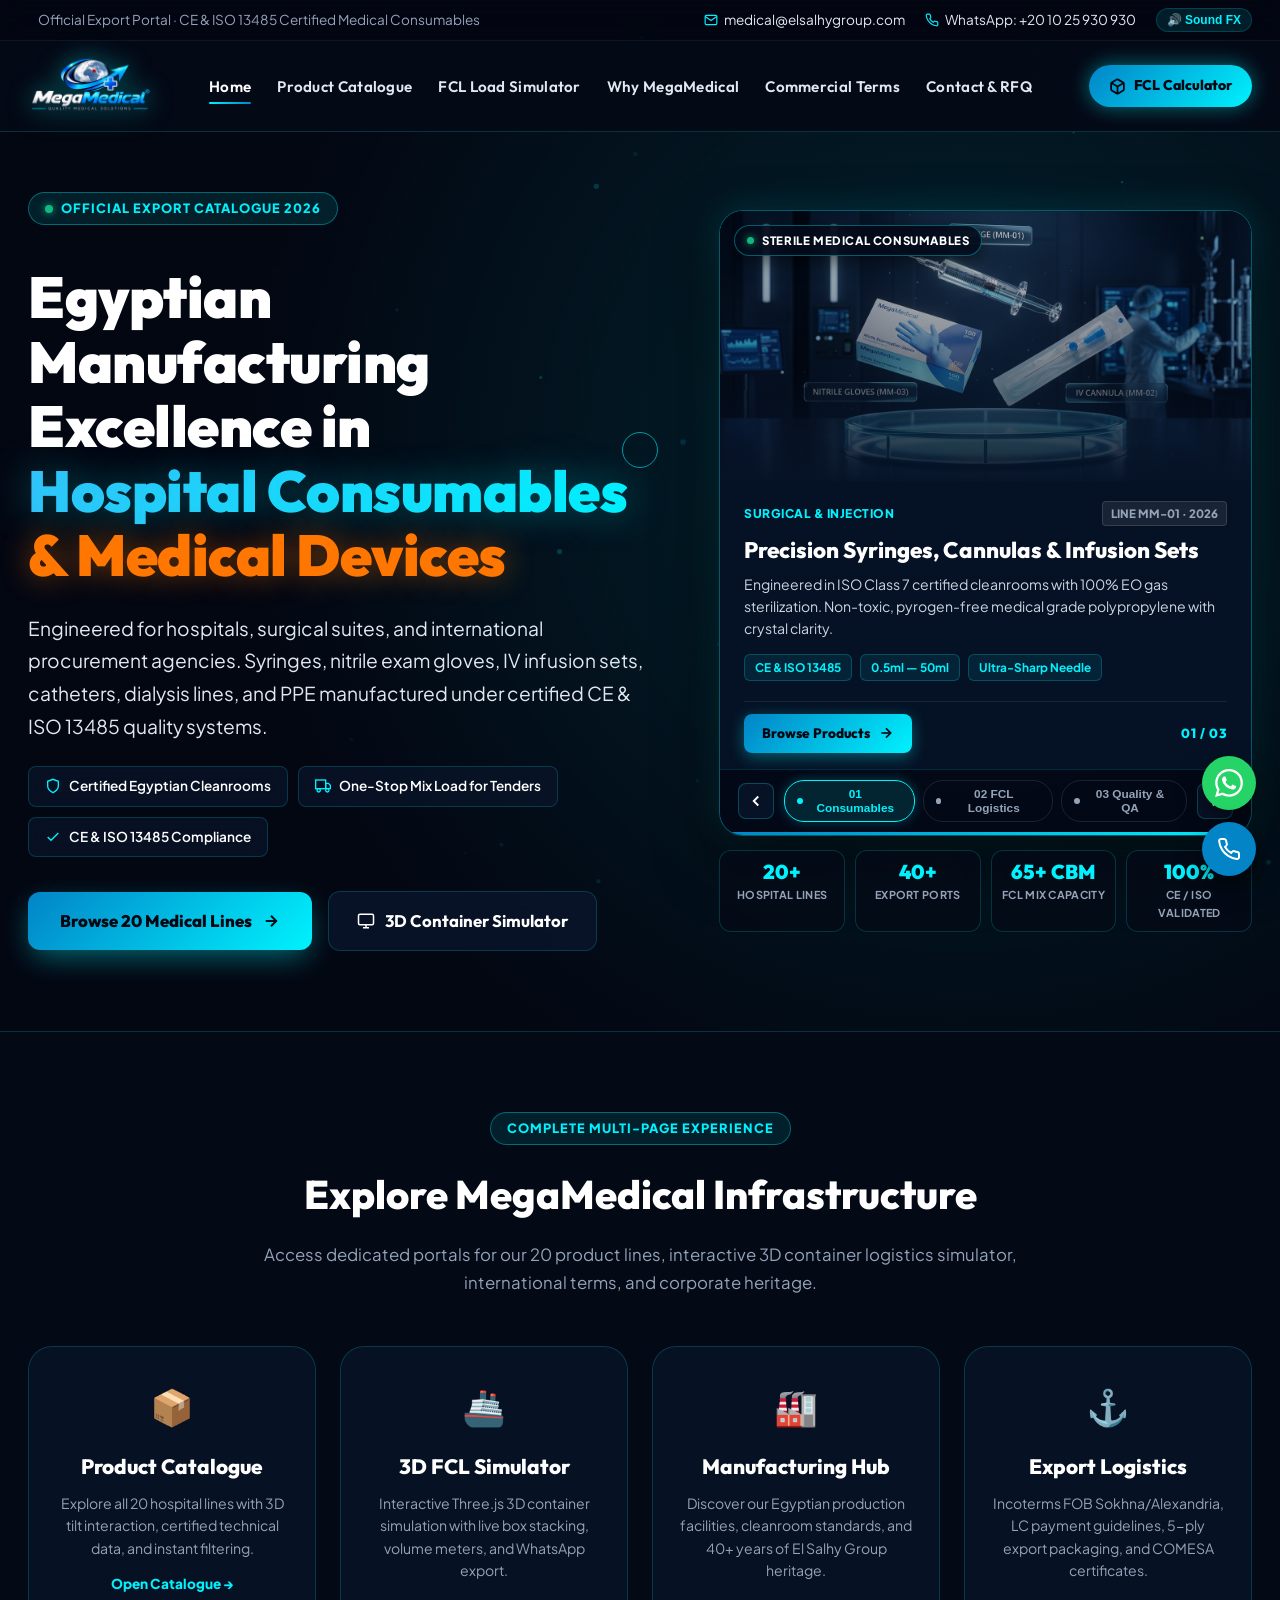
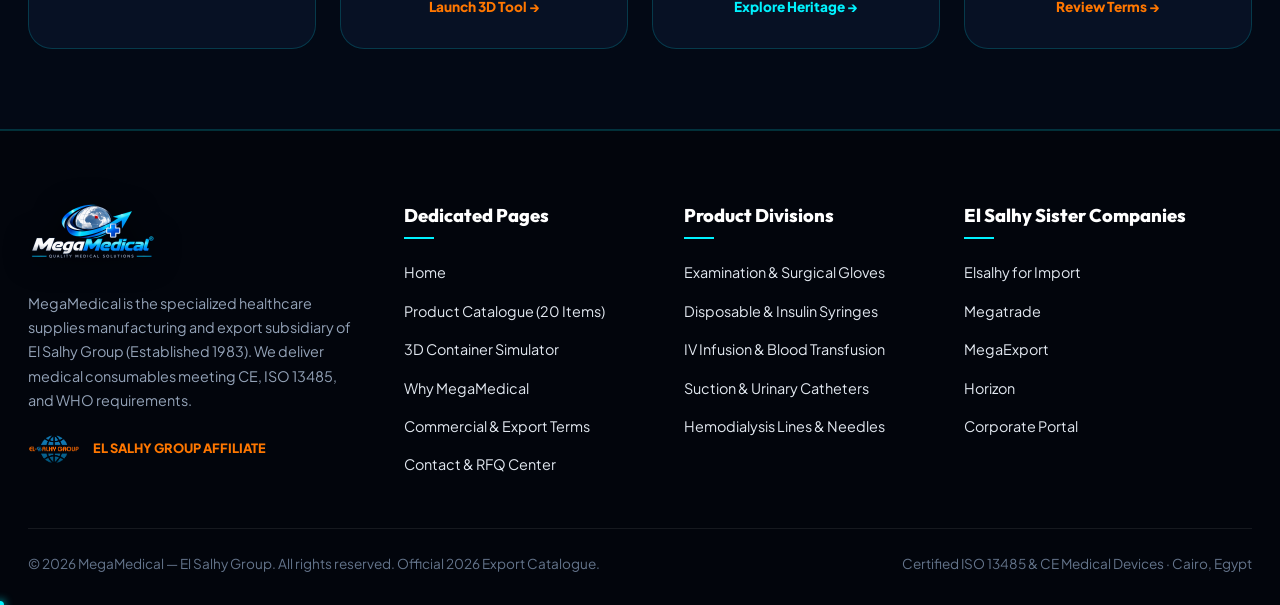
==== commit 804d7684: "Replace heavy 3D WebGL animation with ultra-fast animated Hero Showcase Slider" ====
--- a/index.html
+++ b/index.html
@@ -75,11 +75,8 @@
       </div>
     </header>
 
-    <!-- Interactive Three.js 3D Hero Section -->
+    <!-- Modern Hero Showcase Section (Lightweight & High Performance) -->
     <section class="home-hero-section">
-      <!-- 3D DNA Canvas is injected here -->
-      <div id="hero-3d-canvas-container" class="hero-3d-canvas-container"></div>
-
       <div class="home-hero-grid">
         <div class="hero-text-block">
           <div class="badge-tag-cyan" style="width: fit-content;">
@@ -124,98 +121,160 @@
           </div>
         </div>
 
-        <!-- 3D Interactive Cleanroom Pod Showcase (Option C) -->
-        <div class="hero-glass-card-wrap" id="hero-pod-card-wrap">
-          <div class="hero-floating-badge badge-corner-top">
-            <div class="badge-round-icon badge-round-cyan">
-              <svg width="20" height="20" viewBox="0 0 24 24" fill="none" stroke="currentColor" stroke-width="2"><path d="M12 22s8-4 8-10V5l-8-3-8 3v7c0 6 8 10 8 10z"/></svg>
-            </div>
-            <div>
-              <div style="font-size: 0.85rem; font-weight: 800; color: #fff;">SAL 10⁻⁶ Certified</div>
-              <div style="font-size: 0.72rem; color: var(--neon-cyan);">100% EO Gas &amp; UV-C Validated</div>
-            </div>
-          </div>
-
-          <div class="hero-3d-featured-card cleanroom-pod-card">
-            <!-- Glass Telemetry Header -->
-            <div class="telemetry-card-header">
-              <div class="telemetry-live-badge">
-                <span class="pulse-live-indicator"></span>
-                <span>CLEANROOM POD #01 · STERILE SCAN</span>
+        <!-- Modern Interactive Hero Showcase Slider -->
+        <div class="hero-showcase-slider-wrap">
+          <div class="hero-slider-box" id="hero-slider-box">
+            
+            <!-- Slides Track -->
+            <div class="hero-slides-wrapper" id="hero-slides-wrapper">
+              
+              <!-- Slide 1: Hospital Consumables & Syringes -->
+              <div class="hero-slide-item active" data-index="0">
+                <div class="slide-media-frame">
+                  <img src="assets/concepts/hero_opt_1_products.jpg" alt="MegaMedical Hospital Consumables &amp; Syringes" class="slide-media-img" loading="eager">
+                  <div class="slide-glass-vignette"></div>
+                  <div class="slide-floating-tag">
+                    <span class="pulse-dot-green"></span>
+                    <span>STERILE MEDICAL CONSUMABLES</span>
+                  </div>
+                </div>
+                <div class="slide-body-info">
+                  <div class="slide-category-line">
+                    <span class="slide-cat-badge">SURGICAL &amp; INJECTION</span>
+                    <span class="slide-spec-code">LINE MM-01 · 2026</span>
+                  </div>
+                  <h3 class="slide-headline">Precision Syringes, Cannulas &amp; Infusion Sets</h3>
+                  <p class="slide-description">Engineered in ISO Class 7 certified cleanrooms with 100% EO gas sterilization. Non-toxic, pyrogen-free medical grade polypropylene with crystal clarity.</p>
+                  <div class="slide-features-row">
+                    <span class="slide-feat-badge">CE &amp; ISO 13485</span>
+                    <span class="slide-feat-badge">0.5ml — 50ml</span>
+                    <span class="slide-feat-badge">Ultra-Sharp Needle</span>
+                  </div>
+                  <div class="slide-action-toolbar">
+                    <a href="products.html" class="btn-slide-explore">
+                      <span>Browse Products</span>
+                      <svg width="16" height="16" viewBox="0 0 24 24" fill="none" stroke="currentColor" stroke-width="2.5"><path d="M5 12h14"/><path d="m12 5 7 7-7 7"/></svg>
+                    </a>
+                    <span class="slide-step-indicator">01 / 03</span>
+                  </div>
+                </div>
               </div>
-              <span class="telemetry-chip-code">ISO 13485:2016</span>
-            </div>
-
-            <!-- 3D WebGL Cleanroom Pod Viewport -->
-            <div class="hero-cleanroom-pod-stage" id="cleanroom-pod-stage">
-              <canvas id="cleanroom-pod-canvas"></canvas>
-              <div class="pod-hud-overlay">
-                <div class="pod-hud-corner pod-hud-tl">SCAN: 405nm UV-C</div>
-                <div class="pod-hud-corner pod-hud-tr">ATMOS: ISO CLASS 7</div>
-                <div class="pod-hud-corner pod-hud-bl">PRESSURE: 101.3 kPa</div>
-                <div class="pod-hud-corner pod-hud-br">BIO-BURDEN: 0.00 PPM</div>
-                <div class="pod-laser-scan-line"></div>
+
+              <!-- Slide 2: FCL Container Logistics & Export -->
+              <div class="hero-slide-item" data-index="1">
+                <div class="slide-media-frame">
+                  <img src="assets/concepts/hero_opt_2_container.jpg" alt="Maritime Export &amp; FCL Container Logistics" class="slide-media-img" loading="lazy">
+                  <div class="slide-glass-vignette"></div>
+                  <div class="slide-floating-tag tag-orange">
+                    <span class="pulse-dot-orange"></span>
+                    <span>GLOBAL MARITIME EXPORT</span>
+                  </div>
+                </div>
+                <div class="slide-body-info">
+                  <div class="slide-category-line">
+                    <span class="slide-cat-badge cat-orange">FCL MIX LOAD LOGISTICS</span>
+                    <span class="slide-spec-code code-orange">40FT HIGH-CUBE</span>
+                  </div>
+                  <h3 class="slide-headline">One-Stop Container Consolidation for Tenders</h3>
+                  <p class="slide-description">Consolidate up to 20 hospital consumable categories in a single 65+ CBM maritime container directly shipped from Sokhna &amp; Alexandria seaports worldwide.</p>
+                  <div class="slide-features-row">
+                    <span class="slide-feat-badge">65+ CBM Capacity</span>
+                    <span class="slide-feat-badge">COMESA &amp; MENA Duty-Free</span>
+                    <span class="slide-feat-badge">40+ Seaports</span>
+                  </div>
+                  <div class="slide-action-toolbar">
+                    <a href="calculator.html" class="btn-slide-explore btn-slide-orange">
+                      <span>Simulate Container</span>
+                      <svg width="16" height="16" viewBox="0 0 24 24" fill="none" stroke="currentColor" stroke-width="2.5"><path d="M5 12h14"/><path d="m12 5 7 7-7 7"/></svg>
+                    </a>
+                    <span class="slide-step-indicator">02 / 03</span>
+                  </div>
+                </div>
               </div>
-              <div class="pod-interaction-hint">
-                <span>🖱️ Drag to Orbit · Hover to Tilt</span>
+
+              <!-- Slide 3: Cleanroom Quality & Sterilization Assurance -->
+              <div class="hero-slide-item" data-index="2">
+                <div class="slide-media-frame">
+                  <img src="assets/concepts/hero_opt_3_pod.jpg" alt="Cleanroom Sterilization &amp; Quality Control" class="slide-media-img" loading="lazy">
+                  <div class="slide-glass-vignette"></div>
+                  <div class="slide-floating-tag">
+                    <span class="pulse-dot-green"></span>
+                    <span>ZERO-DEFECT PROTOCOL</span>
+                  </div>
+                </div>
+                <div class="slide-body-info">
+                  <div class="slide-category-line">
+                    <span class="slide-cat-badge">STERILITY ASSURANCE</span>
+                    <span class="slide-spec-code">SAL 10⁻⁶ CERTIFIED</span>
+                  </div>
+                  <h3 class="slide-headline">Cleanroom Quality Assurance &amp; EO Sterilization</h3>
+                  <p class="slide-description">100% ethylene oxide sterilization cycles with biological indicators and automated optical inspection for zero-defect clinical dependability.</p>
+                  <div class="slide-features-row">
+                    <span class="slide-feat-badge">SAL 10⁻⁶ Validated</span>
+                    <span class="slide-feat-badge">ISO Class 7 Standards</span>
+                    <span class="slide-feat-badge">Full Batch Traceability</span>
+                  </div>
+                  <div class="slide-action-toolbar">
+                    <a href="about.html" class="btn-slide-explore">
+                      <span>Why MegaMedical</span>
+                      <svg width="16" height="16" viewBox="0 0 24 24" fill="none" stroke="currentColor" stroke-width="2.5"><path d="M5 12h14"/><path d="m12 5 7 7-7 7"/></svg>
+                    </a>
+                    <span class="slide-step-indicator">03 / 03</span>
+                  </div>
+                </div>
               </div>
-            </div>
-
-            <!-- Telemetry Metrics Grid -->
-            <div class="telemetry-metrics-grid pod-metrics-grid">
-              <div class="telemetry-metric-box">
-                <span class="metric-box-label">Sterilization Method</span>
-                <span class="metric-box-val">100% EO Gas Validated</span>
+
+            </div>
+
+            <!-- Slider Navigation Footer -->
+            <div class="slider-controls-footer">
+              <button class="slider-arrow-btn" id="slider-prev-btn" aria-label="Previous Slide">
+                <svg width="18" height="18" viewBox="0 0 24 24" fill="none" stroke="currentColor" stroke-width="2.5"><path d="m15 18-6-6 6-6"/></svg>
+              </button>
+
+              <div class="slider-tabs-nav">
+                <button class="slider-tab-dot active" data-target="0">
+                  <span class="tab-dot-line"></span>
+                  <span class="tab-dot-text">01 Consumables</span>
+                </button>
+                <button class="slider-tab-dot" data-target="1">
+                  <span class="tab-dot-line"></span>
+                  <span class="tab-dot-text">02 FCL Logistics</span>
+                </button>
+                <button class="slider-tab-dot" data-target="2">
+                  <span class="tab-dot-line"></span>
+                  <span class="tab-dot-text">03 Quality &amp; QA</span>
+                </button>
               </div>
-              <div class="telemetry-metric-box">
-                <span class="metric-box-label">Sterility Assurance</span>
-                <span class="metric-box-val">SAL 10⁻⁶ [Certified]</span>
-              </div>
-              <div class="telemetry-metric-box">
-                <span class="metric-box-label">Cleanroom Standard</span>
-                <span class="metric-box-val">ISO Class 7 &amp; Class 8</span>
-              </div>
-              <div class="telemetry-metric-box">
-                <span class="metric-box-label">Active Chamber Sensor</span>
-                <span class="metric-box-val" id="pod-sensor-readout">0.00 PPM / Sterile</span>
-              </div>
-            </div>
-
-            <!-- Pod Interactive Controls Bar -->
-            <div class="pod-actions-bar">
-              <button class="btn-pulse-sterilize" id="btn-trigger-pulse">
-                <svg width="18" height="18" viewBox="0 0 24 24" fill="none" stroke="currentColor" stroke-width="2.5"><polygon points="13 2 3 14 12 14 11 22 21 10 12 10 13 2"/></svg>
-                <span>Trigger Sterilization Pulse</span>
+
+              <button class="slider-arrow-btn" id="slider-next-btn" aria-label="Next Slide">
+                <svg width="18" height="18" viewBox="0 0 24 24" fill="none" stroke="currentColor" stroke-width="2.5"><path d="m9 18 6-6-6-6"/></svg>
               </button>
-              <div class="pod-status-pill">
-                <span class="pulse-live-indicator" style="background:#00f2fe; box-shadow:0 0 10px #00f2fe;"></span>
-                <span id="pod-cycle-status">Laser Sweep: 99.8%</span>
-              </div>
-            </div>
-
-            <div class="hero-stats-row">
-              <div class="hero-mini-stat">
-                <span class="stat-counter-value">40+</span>
-                <span class="stat-counter-label">Export Ports</span>
-              </div>
-              <div class="hero-mini-stat">
-                <span class="stat-counter-value">20</span>
-                <span class="stat-counter-label">Core Lines</span>
-              </div>
-              <div class="hero-mini-stat">
-                <span class="stat-counter-value">100%</span>
-                <span class="stat-counter-label">CE / ISO Validated</span>
-              </div>
-            </div>
-          </div>
-
-          <div class="hero-floating-badge badge-corner-bottom">
-            <div class="badge-round-icon badge-round-orange">
-              <svg width="20" height="20" viewBox="0 0 24 24" fill="none" stroke="currentColor" stroke-width="2"><circle cx="12" cy="12" r="10"/><polyline points="12 6 12 12 16 14"/></svg>
-            </div>
-            <div>
-              <div style="font-size: 0.85rem; font-weight: 800; color: #fff;">Zero-Defect Quality</div>
-              <div style="font-size: 0.72rem; color: var(--salhy-orange);">Automated Optical Inspection</div>
+            </div>
+
+            <!-- Auto-play progress bar -->
+            <div class="slider-progress-bar-wrap">
+              <div class="slider-progress-bar-fill" id="slider-progress-fill"></div>
+            </div>
+          </div>
+
+          <!-- Bottom Live Metrics Strip -->
+          <div class="slider-metrics-strip">
+            <div class="slider-metric-cell">
+              <span class="slider-metric-num">20+</span>
+              <span class="slider-metric-label">Hospital Lines</span>
+            </div>
+            <div class="slider-metric-cell">
+              <span class="slider-metric-num">40+</span>
+              <span class="slider-metric-label">Export Ports</span>
+            </div>
+            <div class="slider-metric-cell">
+              <span class="slider-metric-num">65+ CBM</span>
+              <span class="slider-metric-label">FCL Mix Capacity</span>
+            </div>
+            <div class="slider-metric-cell">
+              <span class="slider-metric-num">100%</span>
+              <span class="slider-metric-label">CE / ISO Validated</span>
             </div>
           </div>
         </div>
@@ -333,9 +392,7 @@
   </div>
 
   <!-- Scripts -->
-  <script src="assets/js/three.min.js"></script>
-  <script src="assets/js/gsap.min.js"></script>
   <script src="common.js"></script>
-  <script src="three_hero.js"></script>
+  <script src="assets/js/hero_slider.js"></script>
 </body>
 </html>
--- a/styles.css
+++ b/styles.css
@@ -618,158 +618,385 @@
 }
 
 /* ==========================================================================
-   HOLOGRAPHIC CLEANROOM POD (OPTION C)
+   MEGA MEDICAL — HERO SHOWCASE SLIDER (Modern, Lightweight & High-Performance)
    ========================================================================== */
-.cleanroom-pod-card {
-  border-color: rgba(0, 242, 254, 0.38);
-  box-shadow: 0 25px 60px rgba(0, 0, 0, 0.7), 0 0 30px rgba(0, 242, 254, 0.2);
-}
-
-.cleanroom-pod-card:hover {
+.hero-showcase-slider-wrap {
+  position: relative;
+  z-index: 5;
+  width: 100%;
+}
+
+.hero-slider-box {
+  background: rgba(6, 18, 38, 0.72);
+  border: 1px solid rgba(0, 242, 254, 0.32);
+  border-radius: var(--radius-xl);
+  overflow: hidden;
+  box-shadow: 0 25px 60px rgba(0, 0, 0, 0.65), 0 0 35px rgba(0, 242, 254, 0.16);
+  backdrop-filter: blur(20px);
+  position: relative;
+  transition: border-color var(--transition-smooth), box-shadow var(--transition-smooth);
+}
+
+.hero-slider-box:hover {
   border-color: var(--neon-cyan);
-  box-shadow: 0 30px 70px rgba(0, 0, 0, 0.85), 0 0 45px rgba(0, 242, 254, 0.35);
-}
-
-.hero-cleanroom-pod-stage {
+  box-shadow: 0 30px 70px rgba(0, 0, 0, 0.8), 0 0 45px rgba(0, 242, 254, 0.28);
+}
+
+.hero-slides-wrapper {
   position: relative;
   width: 100%;
-  height: 330px;
-  background: radial-gradient(circle at 50% 50%, rgba(0, 242, 254, 0.12) 0%, rgba(2, 6, 23, 0.95) 75%);
-  border: 1px solid rgba(0, 242, 254, 0.32);
-  border-radius: 16px;
-  overflow: hidden;
-  margin-bottom: 18px;
-  cursor: grab;
-  box-shadow: inset 0 0 45px rgba(0, 242, 254, 0.15);
-}
-
-.hero-cleanroom-pod-stage:active {
-  cursor: grabbing;
-}
-
-#cleanroom-pod-canvas {
-  width: 100%;
-  height: 100%;
-  display: block;
-}
-
-/* POD HUD Overlay Elements */
-.pod-hud-overlay {
+  min-height: 470px;
+}
+
+.hero-slide-item {
   position: absolute;
   top: 0;
   left: 0;
   width: 100%;
   height: 100%;
+  opacity: 0;
+  visibility: hidden;
   pointer-events: none;
-}
-
-.pod-hud-corner {
+  transition: opacity 0.5s cubic-bezier(0.16, 1, 0.3, 1), transform 0.5s cubic-bezier(0.16, 1, 0.3, 1);
+  transform: scale(0.98);
+  display: flex;
+  flex-direction: column;
+}
+
+.hero-slide-item.active {
+  opacity: 1;
+  visibility: visible;
+  pointer-events: auto;
+  transform: scale(1);
+  position: relative;
+}
+
+/* Media Frame (High-Res Realistic Studio Photography) */
+.slide-media-frame {
+  position: relative;
+  width: 100%;
+  height: 270px;
+  overflow: hidden;
+  background: #030712;
+}
+
+.slide-media-img {
+  width: 100%;
+  height: 100%;
+  object-fit: cover;
+  object-position: center;
+  transition: transform 6s cubic-bezier(0.1, 0.9, 0.2, 1);
+}
+
+.hero-slide-item.active .slide-media-img {
+  transform: scale(1.05);
+}
+
+.slide-glass-vignette {
   position: absolute;
-  font-family: var(--font-display);
-  font-size: 0.68rem;
-  font-weight: 800;
-  letter-spacing: 0.8px;
-  color: rgba(0, 242, 254, 0.8);
-  background: rgba(3, 7, 18, 0.78);
-  border: 1px solid rgba(0, 242, 254, 0.25);
-  padding: 3px 8px;
-  border-radius: 4px;
-  backdrop-filter: blur(8px);
-}
-
-.pod-hud-tl { top: 10px; left: 12px; }
-.pod-hud-tr { top: 10px; right: 12px; color: #10b981; border-color: rgba(16, 185, 129, 0.35); }
-.pod-hud-bl { bottom: 10px; left: 12px; }
-.pod-hud-br { bottom: 10px; right: 12px; }
-
-.pod-laser-scan-line {
-  position: absolute;
+  top: 0;
   left: 0;
   width: 100%;
-  height: 2px;
-  background: linear-gradient(90deg, transparent 0%, rgba(0, 242, 254, 0.85) 50%, transparent 100%);
-  box-shadow: 0 0 15px #00f2fe, 0 0 30px #00f2fe;
-  opacity: 0.8;
-  animation: scan-vertical 3.2s ease-in-out infinite alternate;
+  height: 100%;
+  background: linear-gradient(180deg, rgba(3, 7, 18, 0.15) 0%, rgba(3, 7, 18, 0.45) 60%, rgba(6, 18, 38, 0.98) 100%);
   pointer-events: none;
 }
 
-@keyframes scan-vertical {
-  0% { top: 12%; opacity: 0.3; }
-  50% { opacity: 0.95; }
-  100% { top: 88%; opacity: 0.35; }
-}
-
-@keyframes pulse-ring {
-  0% { transform: scale(0.95); opacity: 0.7; }
-  50% { transform: scale(1.15); opacity: 1; filter: drop-shadow(0 0 8px #10b981); }
-  100% { transform: scale(0.95); opacity: 0.7; }
-}
-
-.pod-interaction-hint {
+.slide-floating-tag {
   position: absolute;
-  bottom: 12px;
-  left: 50%;
-  transform: translateX(-50%);
-  font-size: 0.7rem;
-  font-weight: 600;
+  top: 14px;
+  left: 14px;
+  background: rgba(3, 10, 24, 0.88);
+  border: 1px solid rgba(0, 242, 254, 0.35);
+  border-radius: 20px;
+  padding: 5px 12px;
+  font-size: 0.72rem;
+  font-weight: 800;
+  letter-spacing: 0.6px;
+  color: #ffffff;
+  display: flex;
+  align-items: center;
+  gap: 8px;
+  backdrop-filter: blur(12px);
+  box-shadow: 0 6px 18px rgba(0, 0, 0, 0.5);
+}
+
+.slide-floating-tag.tag-orange {
+  border-color: rgba(255, 119, 0, 0.45);
+}
+
+.pulse-dot-green {
+  width: 7px;
+  height: 7px;
+  border-radius: 50%;
+  background: #10b981;
+  box-shadow: 0 0 8px #10b981;
+}
+
+.pulse-dot-orange {
+  width: 7px;
+  height: 7px;
+  border-radius: 50%;
+  background: var(--salhy-orange);
+  box-shadow: 0 0 8px var(--salhy-orange);
+}
+
+/* Slide Info Body */
+.slide-body-info {
+  padding: 20px 24px 16px;
+  display: flex;
+  flex-direction: column;
+  gap: 10px;
+  background: rgba(6, 18, 38, 0.95);
+  flex-grow: 1;
+}
+
+.slide-category-line {
+  display: flex;
+  align-items: center;
+  justify-content: space-between;
+  gap: 10px;
+}
+
+.slide-cat-badge {
+  font-size: 0.75rem;
+  font-weight: 800;
+  color: var(--neon-cyan);
+  letter-spacing: 0.5px;
+  text-transform: uppercase;
+}
+
+.slide-cat-badge.cat-orange {
+  color: var(--salhy-orange);
+}
+
+.slide-spec-code {
+  font-size: 0.72rem;
+  font-weight: 800;
   color: #94a3b8;
-  background: rgba(3, 7, 18, 0.85);
+  background: rgba(255, 255, 255, 0.08);
   border: 1px solid rgba(255, 255, 255, 0.12);
-  padding: 3px 12px;
-  border-radius: 12px;
-  pointer-events: none;
-  white-space: nowrap;
-}
-
-.pod-metrics-grid {
-  margin-bottom: 16px;
-}
-
-.pod-actions-bar {
+  padding: 2px 8px;
+  border-radius: 4px;
+}
+
+.slide-spec-code.code-orange {
+  color: var(--salhy-orange);
+  border-color: rgba(255, 119, 0, 0.3);
+  background: rgba(255, 119, 0, 0.1);
+}
+
+.slide-headline {
+  font-family: var(--font-display);
+  font-size: 1.4rem;
+  font-weight: 800;
+  color: #ffffff;
+  line-height: 1.25;
+  margin: 0;
+}
+
+.slide-description {
+  font-size: 0.88rem;
+  color: #cbd5e1;
+  line-height: 1.55;
+  margin: 0;
+}
+
+.slide-features-row {
+  display: flex;
+  flex-wrap: wrap;
+  gap: 8px;
+  margin-top: 4px;
+}
+
+.slide-feat-badge {
+  background: rgba(0, 242, 254, 0.08);
+  border: 1px solid rgba(0, 242, 254, 0.22);
+  color: var(--neon-cyan);
+  font-size: 0.74rem;
+  font-weight: 700;
+  padding: 3px 10px;
+  border-radius: 6px;
+}
+
+.slide-action-toolbar {
   display: flex;
   align-items: center;
   justify-content: space-between;
-  gap: 12px;
-  background: rgba(3, 10, 24, 0.7);
-  border: 1px solid rgba(0, 242, 254, 0.2);
-  border-radius: 12px;
-  padding: 10px 14px;
-}
-
-.btn-pulse-sterilize {
+  margin-top: 10px;
+  padding-top: 12px;
+  border-top: 1px solid rgba(255, 255, 255, 0.08);
+}
+
+.btn-slide-explore {
   background: linear-gradient(135deg, #0284c7 0%, #00f2fe 100%);
-  border: none;
   color: #030712;
+  text-decoration: none;
+  font-family: var(--font-display);
+  font-size: 0.85rem;
+  font-weight: 800;
+  padding: 8px 18px;
+  border-radius: 8px;
+  display: inline-flex;
+  align-items: center;
+  gap: 8px;
+  box-shadow: 0 4px 15px rgba(0, 242, 254, 0.35);
+  transition: var(--transition-fast);
+}
+
+.btn-slide-explore:hover {
+  transform: translateY(-2px);
+  box-shadow: 0 6px 20px rgba(0, 242, 254, 0.65);
+}
+
+.btn-slide-explore.btn-slide-orange {
+  background: linear-gradient(135deg, #ff7700 0%, #ea580c 100%);
+  color: #ffffff;
+  box-shadow: 0 4px 15px rgba(255, 119, 0, 0.4);
+}
+
+.btn-slide-explore.btn-slide-orange:hover {
+  box-shadow: 0 6px 20px rgba(255, 119, 0, 0.7);
+}
+
+.slide-step-indicator {
   font-family: var(--font-display);
   font-size: 0.82rem;
   font-weight: 800;
-  padding: 8px 16px;
+  color: var(--neon-cyan);
+  letter-spacing: 1px;
+}
+
+/* Slider Controls Footer */
+.slider-controls-footer {
+  display: flex;
+  align-items: center;
+  justify-content: space-between;
+  gap: 10px;
+  padding: 10px 18px;
+  background: rgba(3, 8, 20, 0.85);
+  border-top: 1px solid rgba(0, 242, 254, 0.15);
+}
+
+.slider-arrow-btn {
+  width: 36px;
+  height: 36px;
   border-radius: 8px;
+  background: rgba(10, 22, 44, 0.8);
+  border: 1px solid rgba(0, 242, 254, 0.25);
+  color: #ffffff;
   cursor: pointer;
   display: flex;
   align-items: center;
+  justify-content: center;
+  transition: var(--transition-fast);
+  flex-shrink: 0;
+}
+
+.slider-arrow-btn:hover {
+  background: var(--neon-cyan);
+  color: var(--bg-deep);
+  border-color: var(--neon-cyan);
+  box-shadow: 0 0 15px var(--neon-cyan-glow);
+}
+
+.slider-tabs-nav {
+  display: flex;
+  align-items: center;
+  gap: 8px;
+  flex-grow: 1;
+  justify-content: center;
+}
+
+.slider-tab-dot {
+  background: transparent;
+  border: 1px solid rgba(255, 255, 255, 0.1);
+  padding: 6px 12px;
+  border-radius: 20px;
+  color: var(--text-muted);
+  font-size: 0.74rem;
+  font-weight: 700;
+  cursor: pointer;
+  display: flex;
+  align-items: center;
   gap: 6px;
-  box-shadow: 0 0 15px rgba(0, 242, 254, 0.4);
   transition: var(--transition-fast);
 }
 
-.btn-pulse-sterilize:hover {
-  transform: scale(1.04);
-  box-shadow: 0 0 25px rgba(0, 242, 254, 0.75);
-}
-
-.btn-pulse-sterilize:active {
-  transform: scale(0.97);
-}
-
-.pod-status-pill {
-  display: flex;
-  align-items: center;
-  gap: 8px;
-  font-size: 0.75rem;
+.slider-tab-dot:hover {
+  color: #ffffff;
+  border-color: rgba(0, 242, 254, 0.4);
+}
+
+.slider-tab-dot.active {
+  background: rgba(0, 242, 254, 0.12);
+  border-color: var(--neon-cyan);
+  color: var(--neon-cyan);
+  box-shadow: 0 0 12px rgba(0, 242, 254, 0.25);
+}
+
+.tab-dot-line {
+  width: 6px;
+  height: 6px;
+  border-radius: 50%;
+  background: currentColor;
+}
+
+/* Progress Line at bottom of box */
+.slider-progress-bar-wrap {
+  width: 100%;
+  height: 3px;
+  background: rgba(255, 255, 255, 0.08);
+  overflow: hidden;
+}
+
+.slider-progress-bar-fill {
+  height: 100%;
+  width: 0%;
+  background: linear-gradient(90deg, #0284c7, #00f2fe);
+  box-shadow: 0 0 10px #00f2fe;
+}
+
+/* Bottom Stats Strip */
+.slider-metrics-strip {
+  display: grid;
+  grid-template-columns: repeat(4, 1fr);
+  gap: 10px;
+  margin-top: 14px;
+}
+
+.slider-metric-cell {
+  background: rgba(5, 11, 23, 0.78);
+  border: 1px solid rgba(0, 242, 254, 0.18);
+  border-radius: var(--radius-md);
+  padding: 10px 8px;
+  text-align: center;
+  backdrop-filter: blur(10px);
+  transition: var(--transition-fast);
+}
+
+.slider-metric-cell:hover {
+  border-color: var(--neon-cyan);
+  transform: translateY(-2px);
+}
+
+.slider-metric-num {
+  font-family: var(--font-display);
+  font-size: 1.25rem;
+  font-weight: 900;
+  color: var(--neon-cyan);
+  display: block;
+  line-height: 1.1;
+}
+
+.slider-metric-label {
+  font-size: 0.68rem;
+  color: #94a3b8;
+  text-transform: uppercase;
   font-weight: 700;
-  color: var(--neon-cyan);
+  letter-spacing: 0.3px;
+  margin-top: 3px;
+  display: block;
 }
 
 .telemetry-card-header {
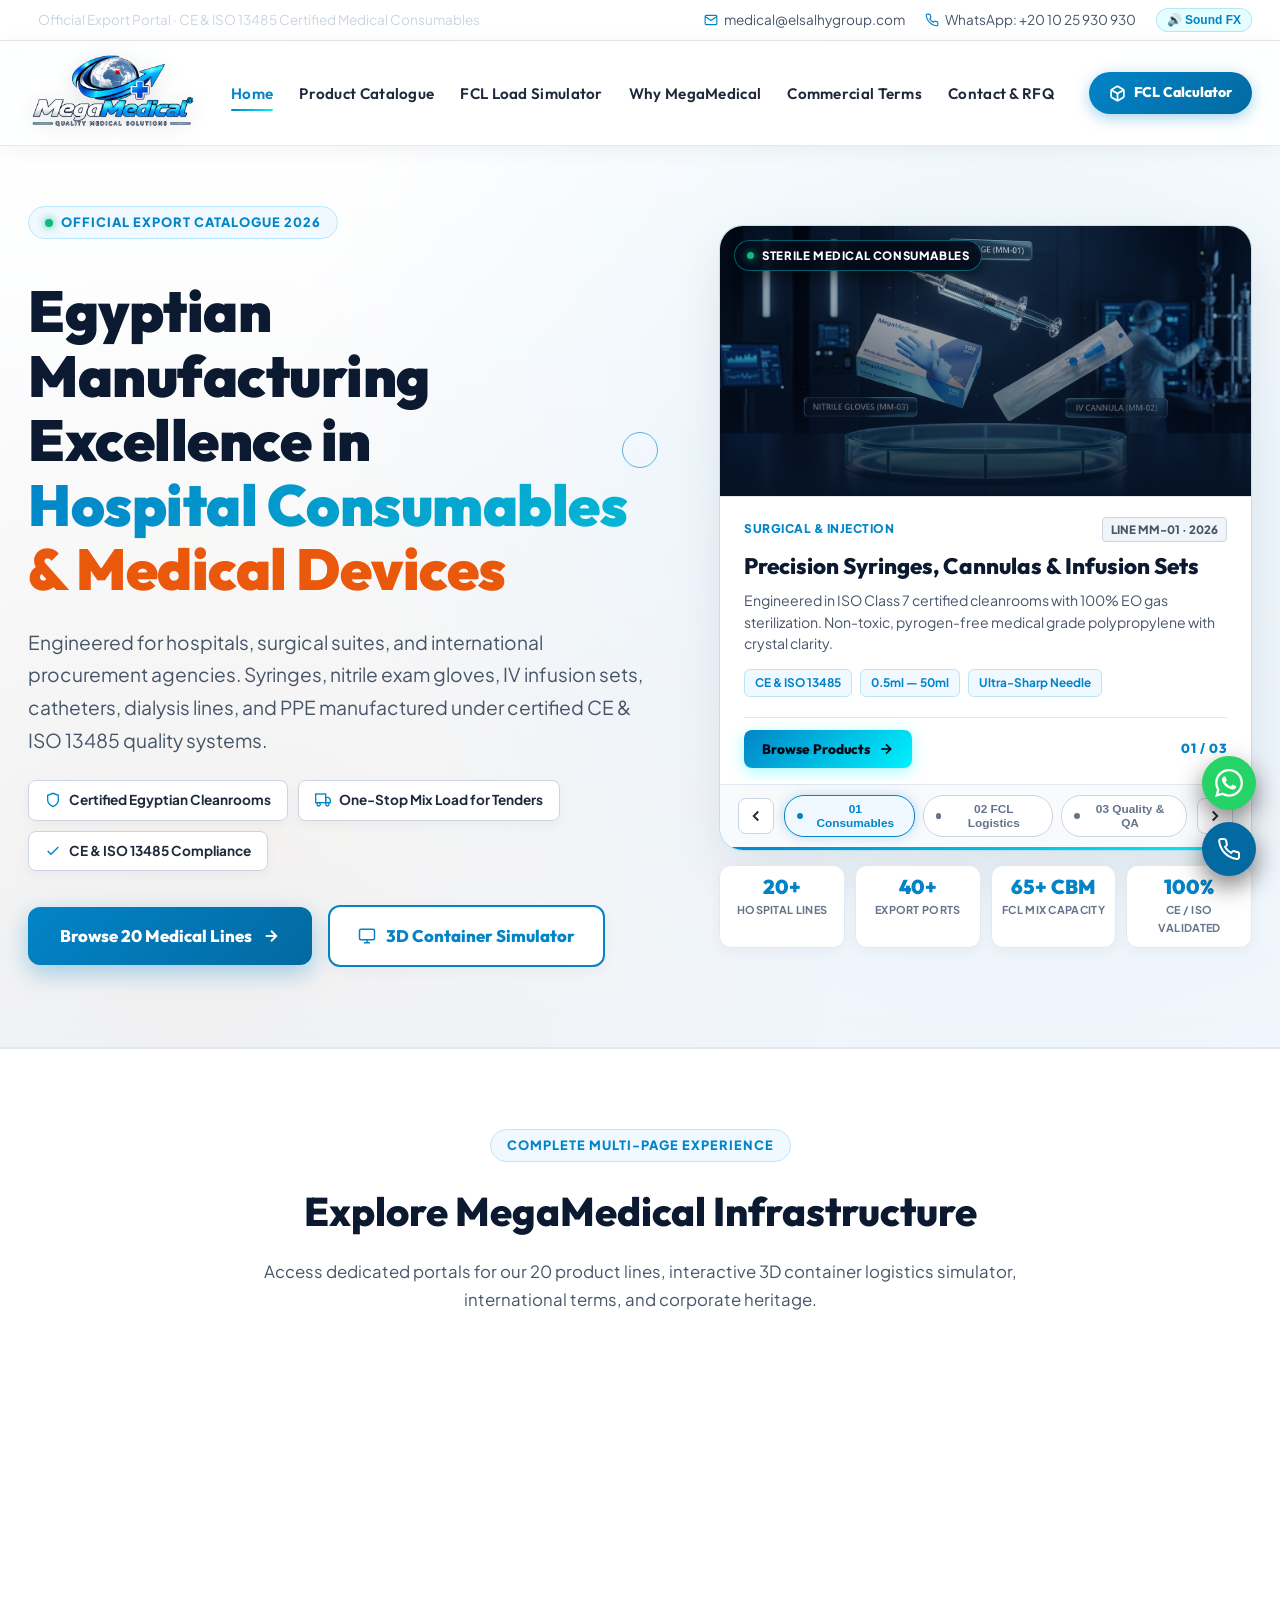
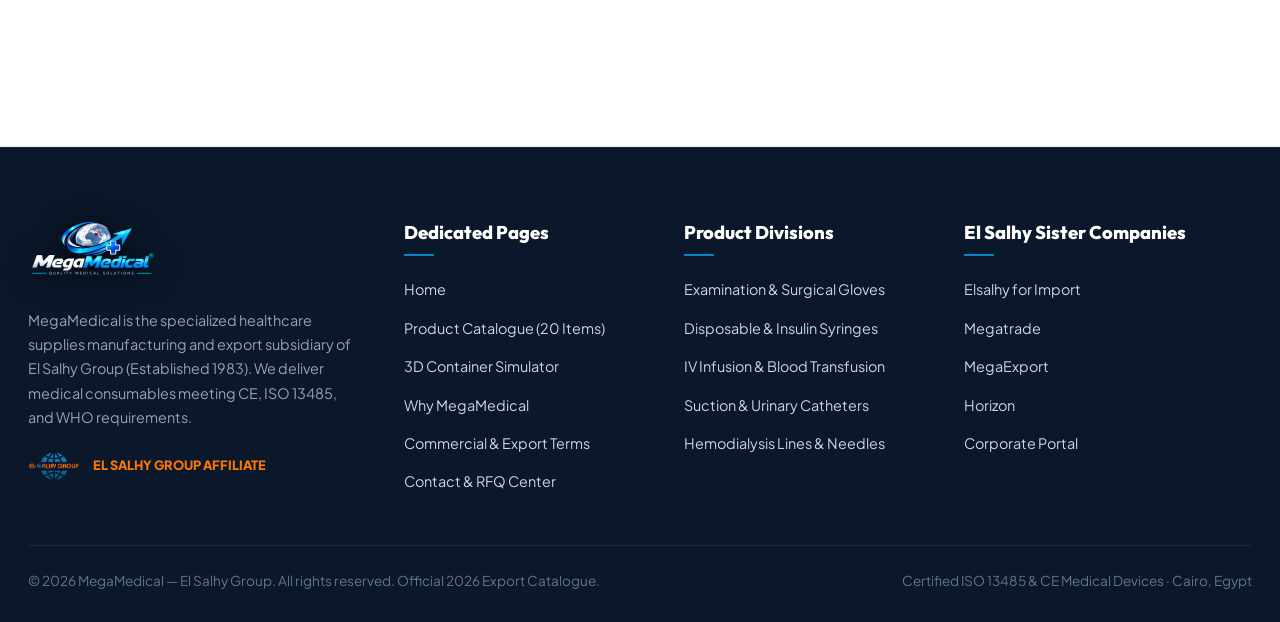
==== commit 069afabc: "Fix text contrast and remove washed-out/faded colors across all pages and components" ====
--- a/index.html
+++ b/index.html
@@ -282,12 +282,12 @@
     </section>
 
     <!-- Core Highlights Section -->
-    <section class="heritage-timeline-section" style="background: rgba(5, 11, 23, 0.7); border-top: 1px solid var(--border-neon); border-bottom: 1px solid var(--border-neon);">
+    <section class="heritage-timeline-section" style="background: #ffffff; border-top: 1px solid #e2e8f0; border-bottom: 1px solid #e2e8f0;">
       <div class="global-container">
         <div style="text-align: center; max-width: 800px; margin: 0 auto 50px;">
           <span class="badge-tag-cyan">Complete Multi-Page Experience</span>
-          <h2 style="font-family: var(--font-display); font-size: 2.5rem; font-weight: 800; color: #fff; margin-bottom: 14px;">Explore MegaMedical Infrastructure</h2>
-          <p style="color: var(--text-muted); font-size: 1.05rem;">Access dedicated portals for our 20 product lines, interactive 3D container logistics simulator, international terms, and corporate heritage.</p>
+          <h2 style="font-family: var(--font-display); font-size: 2.5rem; font-weight: 800; color: #0b1a30; margin-bottom: 14px;">Explore MegaMedical Infrastructure</h2>
+          <p style="color: #475569; font-size: 1.05rem;">Access dedicated portals for our 20 product lines, interactive 3D container logistics simulator, international terms, and corporate heritage.</p>
         </div>
 
         <div style="display: grid; grid-template-columns: repeat(4, 1fr); gap: 24px;">
--- a/styles.css
+++ b/styles.css
@@ -4,29 +4,30 @@
    ========================================================================== */
 
 :root {
-  --bg-deep: #030712;
-  --bg-darker: #050b17;
-  --bg-surface: #0a1428;
-  --bg-card: rgba(10, 22, 44, 0.72);
-  --bg-card-hover: rgba(16, 35, 70, 0.85);
+  --bg-deep: #f8fafc;
+  --bg-darker: #f1f5f9;
+  --bg-surface: #ffffff;
+  --bg-card: #ffffff;
+  --bg-card-hover: #ffffff;
   
-  --neon-cyan: #00f2fe;
-  --neon-cyan-glow: rgba(0, 242, 254, 0.45);
-  --electric-blue: #0284c7;
-  --electric-blue-light: #38bdf8;
-  --pure-teal: #14b8a6;
+  --neon-cyan: #0284c7;
+  --neon-cyan-glow: rgba(2, 132, 199, 0.25);
+  --electric-blue: #0369a1;
+  --electric-blue-light: #0284c7;
+  --pure-teal: #0d9488;
   
   --salhy-orange: #ff7700;
-  --salhy-orange-glow: rgba(255, 119, 0, 0.45);
-  --salhy-gold: #f59e0b;
+  --salhy-orange-glow: rgba(255, 119, 0, 0.35);
+  --salhy-gold: #ea580c;
   
-  --border-neon: rgba(0, 242, 254, 0.18);
-  --border-neon-strong: rgba(0, 242, 254, 0.45);
-  --border-orange: rgba(255, 119, 0, 0.3);
+  --border-neon: rgba(2, 132, 199, 0.20);
+  --border-neon-strong: rgba(2, 132, 199, 0.45);
+  --border-orange: rgba(255, 119, 0, 0.35);
+  --border-white-frosted: rgba(226, 232, 240, 0.90);
   
-  --text-pure: #ffffff;
-  --text-silver: #e2e8f0;
-  --text-muted: #94a3b8;
+  --text-pure: #0b1a30;
+  --text-silver: #1e293b;
+  --text-muted: #475569;
   --text-dim: #64748b;
   
   --font-display: 'Outfit', -apple-system, BlinkMacSystemFont, sans-serif;
@@ -37,9 +38,9 @@
   --radius-md: 12px;
   --radius-sm: 8px;
   
-  --shadow-neon: 0 0 30px -5px rgba(0, 242, 254, 0.35);
-  --shadow-orange: 0 0 25px -4px rgba(255, 119, 0, 0.4);
-  --shadow-deep: 0 20px 50px -10px rgba(0, 0, 0, 0.8);
+  --shadow-neon: 0 8px 25px rgba(2, 132, 199, 0.18);
+  --shadow-orange: 0 8px 25px rgba(255, 119, 0, 0.22);
+  --shadow-deep: 0 15px 35px rgba(11, 26, 48, 0.08);
   
   --transition-fast: 0.2s cubic-bezier(0.16, 1, 0.3, 1);
   --transition-smooth: 0.35s cubic-bezier(0.16, 1, 0.3, 1);
@@ -56,17 +57,30 @@
   scroll-behavior: smooth;
   font-size: 16px;
   -webkit-font-smoothing: antialiased;
-  background-color: var(--bg-deep);
+  background-color: #f8fafc;
+  cursor: url('assets/cursor.png') 0 0, auto;
 }
 
 body {
-  background-color: var(--bg-deep);
+  background-color: #f8fafc;
+  background-image: 
+    radial-gradient(circle at 50% 0%, #ffffff 0%, #f1f6fb 45%, #e8f1f8 100%);
+  background-attachment: fixed;
   color: var(--text-silver);
   font-family: var(--font-body);
   line-height: 1.65;
   overflow-x: hidden;
   min-height: 100vh;
   position: relative;
+  cursor: url('assets/cursor.png') 0 0, auto;
+}
+
+/* Custom MegaMedical Cursor for Interactive Elements */
+a, button, [role="button"], input[type="submit"], input[type="button"], select, 
+.btn-primary-neon, .btn-secondary-dark, .btn-nav-calc, .subsidiary-neon-card, 
+.stepper-btn, .slider-arrow-btn, .slider-tab-dot, .btn-slide-explore, 
+.product-matrix-card, .term-glass-card, .dock-action-btn {
+  cursor: url('assets/cursor.png') 0 0, pointer !important;
 }
 
 /* Custom Scrollbar */
@@ -143,12 +157,13 @@
    TOP BAR (Group Affiliation & Global Commercial Info)
    ========================================================================== */
 .top-header-strip {
-  background: rgba(3, 7, 18, 0.85);
-  backdrop-filter: blur(12px);
-  border-bottom: 1px solid rgba(255, 255, 255, 0.06);
+  background: linear-gradient(90deg, rgba(16, 34, 62, 0.95) 0%, rgba(24, 48, 84, 0.95) 50%, rgba(16, 34, 62, 0.95) 100%);
+  backdrop-filter: blur(16px);
+  border-bottom: 1px solid rgba(255, 255, 255, 0.16);
+  box-shadow: 0 2px 15px rgba(0, 0, 0, 0.15);
   padding: 8px 0;
   font-size: 0.85rem;
-  color: var(--text-muted);
+  color: #cbd5e1;
 }
 
 .top-strip-inner {
@@ -252,22 +267,23 @@
   position: sticky;
   top: 0;
   z-index: 50;
-  background: rgba(5, 11, 23, 0.88);
+  background: rgba(14, 28, 52, 0.90);
   backdrop-filter: blur(20px);
-  border-bottom: 1px solid var(--border-neon);
+  border-bottom: 1px solid rgba(255, 255, 255, 0.16);
+  box-shadow: 0 6px 25px rgba(0, 0, 0, 0.2), inset 0 1px 0 rgba(255, 255, 255, 0.18);
   transition: var(--transition-smooth);
 }
 
 .main-navbar.scrolled {
-  background: rgba(3, 7, 18, 0.96);
-  border-bottom-color: var(--border-neon-strong);
-  box-shadow: 0 15px 35px rgba(0, 0, 0, 0.7);
+  background: rgba(12, 24, 46, 0.96);
+  border-bottom-color: rgba(255, 255, 255, 0.22);
+  box-shadow: 0 15px 35px rgba(0, 0, 0, 0.4);
 }
 
 .navbar-inner {
   max-width: 1400px;
   margin: 0 auto;
-  padding: 14px 28px;
+  padding: 10px 28px;
   display: flex;
   align-items: center;
   justify-content: space-between;
@@ -281,18 +297,18 @@
 }
 
 .brand-main-logo {
-  height: 62px;
+  height: 84px;
   width: auto;
-  max-width: 220px;
+  max-width: 280px;
   object-fit: contain;
-  filter: drop-shadow(0 4px 12px rgba(0, 0, 0, 0.6)) drop-shadow(0 0 10px rgba(0, 242, 254, 0.4));
+  filter: drop-shadow(0 4px 12px rgba(0, 0, 0, 0.6)) drop-shadow(0 0 12px rgba(0, 242, 254, 0.45));
   transition: var(--transition-smooth);
   display: block;
 }
 
 .brand-main-logo:hover {
-  transform: scale(1.05);
-  filter: drop-shadow(0 6px 18px rgba(0, 0, 0, 0.8)) drop-shadow(0 0 20px rgba(0, 242, 254, 0.75));
+  transform: scale(1.04);
+  filter: drop-shadow(0 6px 18px rgba(0, 0, 0, 0.8)) drop-shadow(0 0 22px rgba(0, 242, 254, 0.8));
 }
 
 .brand-divider {
@@ -450,12 +466,17 @@
    ========================================================================== */
 .home-hero-section {
   position: relative;
-  min-height: 90vh;
+  min-height: 88vh;
   display: flex;
   align-items: center;
   padding: 60px 0 80px;
   overflow: hidden;
-  background: radial-gradient(circle at 75% 35%, rgba(0, 242, 254, 0.12) 0%, rgba(3, 7, 18, 0.98) 65%);
+  background: 
+    radial-gradient(circle at 50% -20%, rgba(255, 255, 255, 0.22) 0%, rgba(255, 255, 255, 0.05) 35%, transparent 68%),
+    radial-gradient(circle at 80% 25%, rgba(0, 242, 254, 0.16) 0%, transparent 50%),
+    radial-gradient(circle at 10% 70%, rgba(255, 255, 255, 0.08) 0%, transparent 45%),
+    linear-gradient(180deg, #0f1f38 0%, #0a172c 100%);
+  border-bottom: 1px solid rgba(255, 255, 255, 0.14);
 }
 
 .hero-3d-canvas-container {
@@ -521,24 +542,26 @@
 }
 
 .hero-spec-chip {
-  background: rgba(10, 22, 44, 0.7);
-  border: 1px solid var(--border-neon);
+  background: rgba(255, 255, 255, 0.08);
+  border: 1px solid rgba(255, 255, 255, 0.22);
   padding: 8px 16px;
   border-radius: var(--radius-sm);
   font-size: 0.85rem;
-  font-weight: 600;
-  color: var(--text-pure);
+  font-weight: 700;
+  color: #ffffff;
   display: flex;
   align-items: center;
   gap: 8px;
-  backdrop-filter: blur(10px);
+  backdrop-filter: blur(12px);
+  box-shadow: 0 4px 15px rgba(0, 0, 0, 0.15), inset 0 1px 0 rgba(255, 255, 255, 0.25);
   transition: var(--transition-fast);
 }
 
 .hero-spec-chip:hover {
-  border-color: var(--neon-cyan);
-  background: rgba(0, 242, 254, 0.15);
+  border-color: #ffffff;
+  background: rgba(255, 255, 255, 0.16);
   transform: translateY(-2px);
+  box-shadow: 0 6px 20px rgba(255, 255, 255, 0.2);
 }
 
 .hero-buttons-row {
@@ -571,27 +594,29 @@
 }
 
 .btn-secondary-dark {
-  background: rgba(10, 22, 44, 0.8);
-  border: 1px solid var(--border-neon);
-  color: var(--text-pure);
+  background: rgba(255, 255, 255, 0.10);
+  border: 1px solid rgba(255, 255, 255, 0.35);
+  color: #ffffff;
   padding: 15px 28px;
   border-radius: var(--radius-md);
   text-decoration: none;
   font-family: var(--font-display);
-  font-weight: 700;
+  font-weight: 800;
   font-size: 1.05rem;
   display: inline-flex;
   align-items: center;
   gap: 10px;
   backdrop-filter: blur(12px);
+  box-shadow: 0 4px 18px rgba(0, 0, 0, 0.15), inset 0 1px 0 rgba(255, 255, 255, 0.32);
   transition: var(--transition-smooth);
 }
 
 .btn-secondary-dark:hover {
-  border-color: var(--salhy-orange);
-  color: var(--salhy-orange);
+  border-color: #ffffff;
+  background: rgba(255, 255, 255, 0.22);
+  color: #ffffff;
   transform: translateY(-3px);
-  box-shadow: 0 0 25px var(--salhy-orange-glow);
+  box-shadow: 0 0 30px rgba(255, 255, 255, 0.25);
 }
 
 /* 3D Showcase Card on Hero */
@@ -627,19 +652,19 @@
 }
 
 .hero-slider-box {
-  background: rgba(6, 18, 38, 0.72);
-  border: 1px solid rgba(0, 242, 254, 0.32);
+  background: linear-gradient(165deg, rgba(255, 255, 255, 0.12) 0%, rgba(16, 34, 64, 0.90) 35%, rgba(10, 22, 44, 0.98) 100%);
+  border: 1px solid rgba(255, 255, 255, 0.28);
   border-radius: var(--radius-xl);
   overflow: hidden;
-  box-shadow: 0 25px 60px rgba(0, 0, 0, 0.65), 0 0 35px rgba(0, 242, 254, 0.16);
+  box-shadow: 0 25px 60px rgba(0, 0, 0, 0.45), inset 0 1px 0 rgba(255, 255, 255, 0.38), 0 0 35px rgba(0, 242, 254, 0.15);
   backdrop-filter: blur(20px);
   position: relative;
   transition: border-color var(--transition-smooth), box-shadow var(--transition-smooth);
 }
 
 .hero-slider-box:hover {
-  border-color: var(--neon-cyan);
-  box-shadow: 0 30px 70px rgba(0, 0, 0, 0.8), 0 0 45px rgba(0, 242, 254, 0.28);
+  border-color: rgba(255, 255, 255, 0.5);
+  box-shadow: 0 30px 70px rgba(0, 0, 0, 0.6), 0 0 45px rgba(255, 255, 255, 0.25);
 }
 
 .hero-slides-wrapper {
@@ -747,7 +772,8 @@
   display: flex;
   flex-direction: column;
   gap: 10px;
-  background: rgba(6, 18, 38, 0.95);
+  background: linear-gradient(180deg, rgba(16, 32, 60, 0.95) 0%, rgba(10, 22, 44, 0.98) 100%);
+  border-top: 1px solid rgba(255, 255, 255, 0.14);
   flex-grow: 1;
 }
 
@@ -874,16 +900,16 @@
   justify-content: space-between;
   gap: 10px;
   padding: 10px 18px;
-  background: rgba(3, 8, 20, 0.85);
-  border-top: 1px solid rgba(0, 242, 254, 0.15);
+  background: rgba(14, 28, 54, 0.95);
+  border-top: 1px solid rgba(255, 255, 255, 0.14);
 }
 
 .slider-arrow-btn {
   width: 36px;
   height: 36px;
   border-radius: 8px;
-  background: rgba(10, 22, 44, 0.8);
-  border: 1px solid rgba(0, 242, 254, 0.25);
+  background: rgba(255, 255, 255, 0.10);
+  border: 1px solid rgba(255, 255, 255, 0.25);
   color: #ffffff;
   cursor: pointer;
   display: flex;
@@ -894,10 +920,10 @@
 }
 
 .slider-arrow-btn:hover {
-  background: var(--neon-cyan);
-  color: var(--bg-deep);
-  border-color: var(--neon-cyan);
-  box-shadow: 0 0 15px var(--neon-cyan-glow);
+  background: #ffffff;
+  color: #030712;
+  border-color: #ffffff;
+  box-shadow: 0 0 20px rgba(255, 255, 255, 0.4);
 }
 
 .slider-tabs-nav {
@@ -909,11 +935,11 @@
 }
 
 .slider-tab-dot {
-  background: transparent;
-  border: 1px solid rgba(255, 255, 255, 0.1);
+  background: rgba(255, 255, 255, 0.06);
+  border: 1px solid rgba(255, 255, 255, 0.16);
   padding: 6px 12px;
   border-radius: 20px;
-  color: var(--text-muted);
+  color: #cbd5e1;
   font-size: 0.74rem;
   font-weight: 700;
   cursor: pointer;
@@ -925,14 +951,15 @@
 
 .slider-tab-dot:hover {
   color: #ffffff;
-  border-color: rgba(0, 242, 254, 0.4);
+  border-color: rgba(255, 255, 255, 0.4);
+  background: rgba(255, 255, 255, 0.14);
 }
 
 .slider-tab-dot.active {
-  background: rgba(0, 242, 254, 0.12);
-  border-color: var(--neon-cyan);
-  color: var(--neon-cyan);
-  box-shadow: 0 0 12px rgba(0, 242, 254, 0.25);
+  background: rgba(255, 255, 255, 0.20);
+  border-color: #ffffff;
+  color: #ffffff;
+  box-shadow: 0 0 15px rgba(255, 255, 255, 0.25);
 }
 
 .tab-dot-line {
@@ -946,7 +973,7 @@
 .slider-progress-bar-wrap {
   width: 100%;
   height: 3px;
-  background: rgba(255, 255, 255, 0.08);
+  background: rgba(255, 255, 255, 0.12);
   overflow: hidden;
 }
 
@@ -966,18 +993,21 @@
 }
 
 .slider-metric-cell {
-  background: rgba(5, 11, 23, 0.78);
-  border: 1px solid rgba(0, 242, 254, 0.18);
+  background: linear-gradient(145deg, rgba(255, 255, 255, 0.09) 0%, rgba(16, 32, 60, 0.88) 100%);
+  border: 1px solid rgba(255, 255, 255, 0.18);
   border-radius: var(--radius-md);
   padding: 10px 8px;
   text-align: center;
-  backdrop-filter: blur(10px);
+  backdrop-filter: blur(12px);
+  box-shadow: 0 4px 15px rgba(0, 0, 0, 0.15), inset 0 1px 0 rgba(255, 255, 255, 0.22);
   transition: var(--transition-fast);
 }
 
 .slider-metric-cell:hover {
-  border-color: var(--neon-cyan);
+  border-color: #ffffff;
+  background: rgba(255, 255, 255, 0.16);
   transform: translateY(-2px);
+  box-shadow: 0 8px 25px rgba(255, 255, 255, 0.18);
 }
 
 .slider-metric-num {
@@ -991,7 +1021,7 @@
 
 .slider-metric-label {
   font-size: 0.68rem;
-  color: #94a3b8;
+  color: #cbd5e1;
   text-transform: uppercase;
   font-weight: 700;
   letter-spacing: 0.3px;
@@ -1457,8 +1487,8 @@
 }
 
 .product-tilt-card {
-  background: rgba(8, 20, 39, 0.88);
-  border: 1px solid rgba(0, 242, 254, 0.18);
+  background: #ffffff;
+  border: 1px solid #e2e8f0;
   border-radius: 20px;
   overflow: hidden;
   display: flex;
@@ -1467,26 +1497,26 @@
   transition: transform 0.4s cubic-bezier(0.16, 1, 0.3, 1), border-color 0.3s ease, box-shadow 0.3s ease;
   position: relative;
   transform-style: preserve-3d;
-  box-shadow: 0 10px 30px rgba(0, 0, 0, 0.5);
+  box-shadow: 0 6px 20px rgba(11, 26, 48, 0.05);
 }
 
 .product-tilt-card:hover {
   border-color: var(--neon-cyan);
-  box-shadow: 0 20px 50px rgba(0, 0, 0, 0.7), 0 0 25px rgba(0, 242, 254, 0.35);
+  box-shadow: 0 16px 36px rgba(2, 132, 199, 0.15);
 }
 
 .product-image-stage {
   position: relative;
   width: 100%;
   height: 250px;
-  background: radial-gradient(circle at center, #ffffff 40%, #e2e8f0 100%);
+  background: radial-gradient(circle at center, #ffffff 40%, #f1f5f9 100%);
   display: flex;
   align-items: center;
   justify-content: center;
   overflow: hidden;
   padding: 24px;
   cursor: pointer;
-  border-bottom: 1px solid rgba(0, 242, 254, 0.15);
+  border-bottom: 1px solid #e2e8f0;
 }
 
 .product-img-frame {
@@ -1503,7 +1533,7 @@
   width: auto;
   height: auto;
   object-fit: contain;
-  filter: drop-shadow(0 12px 18px rgba(0, 0, 0, 0.18));
+  filter: drop-shadow(0 8px 16px rgba(11, 26, 48, 0.12));
   transition: transform 0.45s cubic-bezier(0.16, 1, 0.3, 1);
 }
 
@@ -1604,7 +1634,7 @@
   flex-direction: column;
   flex-grow: 1;
   gap: 14px;
-  background: rgba(8, 20, 39, 0.75);
+  background: #ffffff;
 }
 
 .product-meta-row {
@@ -1617,7 +1647,7 @@
 .product-tag-sub {
   font-size: 0.72rem;
   font-weight: 800;
-  color: var(--salhy-orange);
+  color: #ea580c;
   text-transform: uppercase;
   letter-spacing: 0.6px;
 }
@@ -1625,9 +1655,9 @@
 .product-hs-chip {
   font-size: 0.72rem;
   font-weight: 700;
-  color: var(--neon-cyan);
-  background: rgba(0, 242, 254, 0.1);
-  border: 1px solid rgba(0, 242, 254, 0.25);
+  color: #0284c7;
+  background: #f0f9ff;
+  border: 1px solid #bae6fd;
   padding: 2px 8px;
   border-radius: 4px;
 }
@@ -1636,7 +1666,7 @@
   font-family: var(--font-display);
   font-size: 1.18rem;
   font-weight: 800;
-  color: #ffffff;
+  color: #0b1a30;
   line-height: 1.35;
   margin: 0;
   cursor: pointer;
@@ -1649,7 +1679,7 @@
 }
 
 .product-heading:hover {
-  color: var(--neon-cyan);
+  color: #0284c7;
 }
 
 .product-specs-list {
@@ -1666,7 +1696,7 @@
   align-items: flex-start;
   gap: 8px;
   font-size: 0.85rem;
-  color: #cbd5e1;
+  color: #334155;
   line-height: 1.45;
 }
 
@@ -1684,14 +1714,14 @@
   align-items: center;
   gap: 8px;
   font-size: 0.82rem;
-  color: #fed7aa;
+  color: #c2410c;
   font-weight: 600;
 }
 
 .product-footer-bar {
   margin-top: auto;
   padding-top: 16px;
-  border-top: 1px solid rgba(255, 255, 255, 0.08);
+  border-top: 1px solid #e2e8f0;
   display: flex;
   align-items: center;
   justify-content: space-between;
@@ -1699,9 +1729,9 @@
 }
 
 .btn-view-specs {
-  background: rgba(0, 242, 254, 0.1);
-  border: 1px solid var(--border-neon);
-  color: #ffffff;
+  background: #f1f5f9;
+  border: 1px solid #cbd5e1;
+  color: #0b1a30;
   padding: 10px 16px;
   border-radius: 8px;
   font-family: var(--font-display);
@@ -1717,9 +1747,10 @@
 }
 
 .btn-view-specs:hover {
-  background: rgba(0, 242, 254, 0.25);
-  border-color: var(--neon-cyan);
-  box-shadow: 0 0 15px rgba(0, 242, 254, 0.35);
+  background: #0284c7;
+  border-color: #0284c7;
+  color: #ffffff;
+  box-shadow: 0 0 15px rgba(2, 132, 199, 0.35);
   transform: translateY(-2px);
 }
 
@@ -2151,8 +2182,8 @@
 }
 
 .container-select-card {
-  border: 1px solid var(--border-neon);
-  background: rgba(5, 11, 23, 0.7);
+  border: 1px solid #cbd5e1;
+  background: #f8fafc;
   border-radius: var(--radius-md);
   padding: 18px;
   cursor: pointer;
@@ -2163,14 +2194,14 @@
 }
 
 .container-select-card:hover {
-  border-color: var(--neon-cyan);
-  background: rgba(10, 22, 44, 0.9);
+  border-color: #0284c7;
+  background: #f0f9ff;
 }
 
 .container-select-card.selected {
-  border-color: var(--neon-cyan);
-  background: rgba(0, 242, 254, 0.12);
-  box-shadow: 0 0 25px var(--neon-cyan-glow);
+  border-color: #0284c7;
+  background: #f0f9ff;
+  box-shadow: 0 0 0 2px rgba(2, 132, 199, 0.2);
 }
 
 /* Carton Row Item */
@@ -2184,8 +2215,8 @@
 }
 
 .carton-item-row {
-  background: rgba(5, 11, 23, 0.75);
-  border: 1px solid rgba(0, 242, 254, 0.12);
+  background: #f8fafc;
+  border: 1px solid #e2e8f0;
   border-radius: var(--radius-md);
   padding: 14px 18px;
   display: flex;
@@ -2196,8 +2227,8 @@
 }
 
 .carton-item-row:hover {
-  border-color: var(--border-neon);
-  background: rgba(10, 22, 44, 0.9);
+  border-color: #cbd5e1;
+  background: #f1f5f9;
 }
 
 .carton-info-flex {
@@ -2211,6 +2242,7 @@
   height: 48px;
   border-radius: var(--radius-sm);
   background: #fff;
+  border: 1px solid #e2e8f0;
   padding: 4px;
   object-fit: contain;
 }
@@ -2219,12 +2251,12 @@
   font-family: var(--font-display);
   font-size: 0.92rem;
   font-weight: 700;
-  color: var(--text-pure);
+  color: #0b1a30;
 }
 
 .carton-pack-text {
   font-size: 0.75rem;
-  color: var(--text-muted);
+  color: #475569;
 }
 
 .carton-stepper-wrap {
@@ -2237,9 +2269,9 @@
   width: 32px;
   height: 32px;
   border-radius: 8px;
-  border: 1px solid var(--border-neon);
-  background: rgba(10, 22, 44, 0.85);
-  color: var(--text-pure);
+  border: 1px solid #cbd5e1;
+  background: #ffffff;
+  color: #0b1a30;
   font-weight: 800;
   cursor: pointer;
   display: flex;
@@ -2249,22 +2281,28 @@
 }
 
 .stepper-btn:hover {
-  background: var(--electric-blue);
-  border-color: var(--neon-cyan);
+  background: #0284c7;
+  border-color: #0284c7;
+  color: #ffffff;
 }
 
 .stepper-input-box {
   width: 65px;
-  background: rgba(3, 7, 18, 0.9);
-  border: 1px solid var(--border-neon);
+  background: #ffffff;
+  border: 1px solid #cbd5e1;
   border-radius: 8px;
-  color: var(--text-pure);
+  color: #0b1a30;
   font-family: var(--font-display);
   font-size: 0.95rem;
   font-weight: 800;
   text-align: center;
   padding: 6px;
   outline: none;
+}
+
+.stepper-input-box:focus {
+  border-color: #0284c7;
+  box-shadow: 0 0 0 2px rgba(2, 132, 199, 0.2);
 }
 
 /* Container Analysis Right Bar */
@@ -2276,12 +2314,11 @@
 .meter-capacity-track {
   width: 100%;
   height: 22px;
-  background: rgba(3, 7, 18, 0.9);
+  background: #e2e8f0;
   border-radius: 12px;
   overflow: hidden;
   position: relative;
-  box-shadow: inset 0 2px 6px rgba(0, 0, 0, 0.6);
-  border: 1px solid rgba(255, 255, 255, 0.08);
+  border: 1px solid #cbd5e1;
 }
 
 .meter-capacity-fill {
@@ -2875,6 +2912,10 @@
 }
 
 @media (max-width: 768px) {
+  .brand-main-logo {
+    height: 64px;
+    max-width: 210px;
+  }
   .hero-main-title {
     font-size: 2.6rem;
   }
@@ -2903,3 +2944,574 @@
     grid-template-columns: 1fr;
   }
 }
+
+/* ==========================================================================
+   MEGA MEDICAL — RADIANT CLINICAL CLEANROOM THEME (PREMIUM LIGHT & WHITE)
+   Pure sterile medical atmosphere, luminous daylight background,
+   high-contrast luxury navy typography, and glowing cyan & orange accents.
+   ========================================================================== */
+
+html, body {
+  background-color: #f8fafc !important;
+  background-image: 
+    radial-gradient(circle at 50% 0%, #ffffff 0%, #f1f6fb 45%, #e8f1f8 100%) !important;
+  background-attachment: fixed !important;
+  color: #1e293b !important;
+}
+
+#ambient-canvas {
+  opacity: 0.12 !important;
+  pointer-events: none !important;
+}
+
+/* Header Strip */
+.top-header-strip {
+  background: #ffffff !important;
+  border-bottom: 1px solid #e2e8f0 !important;
+}
+
+.top-strip-link {
+  color: #475569 !important;
+}
+
+.top-strip-link:hover {
+  color: #0284c7 !important;
+}
+
+.badge-strip-emergency {
+  background: rgba(255, 119, 0, 0.08) !important;
+  border: 1px solid rgba(255, 119, 0, 0.25) !important;
+  color: #ea580c !important;
+}
+
+/* Main Navbar */
+.main-navbar {
+  background: rgba(255, 255, 255, 0.94) !important;
+  border-bottom: 1px solid rgba(226, 232, 240, 0.9) !important;
+  box-shadow: 0 4px 20px rgba(11, 26, 48, 0.05) !important;
+}
+
+.main-navbar.scrolled {
+  background: rgba(255, 255, 255, 0.98) !important;
+  border-bottom-color: #cbd5e1 !important;
+  box-shadow: 0 10px 25px rgba(11, 26, 48, 0.08) !important;
+}
+
+.brand-main-logo {
+  filter: drop-shadow(0 4px 10px rgba(11, 26, 48, 0.12)) !important;
+}
+
+.brand-divider {
+  background: #cbd5e1 !important;
+}
+
+.nav-item-link {
+  color: #1e293b !important;
+}
+
+.nav-item-link:hover, .nav-item-link.active {
+  color: #0284c7 !important;
+}
+
+.nav-item-link::after {
+  background: linear-gradient(90deg, #0284c7, #00f2fe) !important;
+}
+
+.btn-nav-calc {
+  background: linear-gradient(135deg, #0284c7 0%, #0369a1 100%) !important;
+  color: #ffffff !important;
+  box-shadow: 0 4px 15px rgba(2, 132, 199, 0.35) !important;
+}
+
+.btn-nav-calc:hover {
+  box-shadow: 0 6px 22px rgba(2, 132, 199, 0.5) !important;
+  color: #ffffff !important;
+}
+
+.nav-mobile-toggle {
+  border-color: #cbd5e1 !important;
+  color: #0f172a !important;
+}
+
+/* Hero Section */
+.home-hero-section {
+  background: 
+    radial-gradient(circle at 80% 25%, rgba(2, 132, 199, 0.08) 0%, transparent 60%),
+    radial-gradient(circle at 15% 85%, rgba(255, 119, 0, 0.05) 0%, transparent 50%),
+    linear-gradient(180deg, #ffffff 0%, #f0f6fc 100%) !important;
+  border-bottom: 1px solid #e2e8f0 !important;
+}
+
+.hero-main-title {
+  color: #0b1a30 !important;
+}
+
+.hero-main-title .gradient-cyan {
+  background: linear-gradient(135deg, #0284c7 0%, #06b6d4 100%) !important;
+  -webkit-background-clip: text !important;
+  -webkit-text-fill-color: transparent !important;
+  text-shadow: none !important;
+}
+
+.hero-main-title .gradient-orange {
+  color: #ea580c !important;
+  text-shadow: none !important;
+}
+
+.hero-lead-para {
+  color: #475569 !important;
+}
+
+.hero-spec-chip {
+  background: #ffffff !important;
+  border: 1px solid #cbd5e1 !important;
+  color: #1e293b !important;
+  box-shadow: 0 4px 12px rgba(11, 26, 48, 0.04) !important;
+}
+
+.hero-spec-chip:hover {
+  border-color: #0284c7 !important;
+  background: #f0f9ff !important;
+  color: #0284c7 !important;
+  box-shadow: 0 6px 16px rgba(2, 132, 199, 0.15) !important;
+}
+
+.btn-primary-neon {
+  background: linear-gradient(135deg, #0284c7 0%, #0369a1 100%) !important;
+  color: #ffffff !important;
+  box-shadow: 0 8px 25px rgba(2, 132, 199, 0.35) !important;
+}
+
+.btn-primary-neon:hover {
+  box-shadow: 0 12px 30px rgba(2, 132, 199, 0.5) !important;
+  color: #ffffff !important;
+}
+
+.btn-secondary-dark {
+  background: #ffffff !important;
+  border: 2px solid #0284c7 !important;
+  color: #0284c7 !important;
+  box-shadow: 0 4px 14px rgba(11, 26, 48, 0.04) !important;
+}
+
+.btn-secondary-dark:hover {
+  background: #0284c7 !important;
+  color: #ffffff !important;
+  border-color: #0284c7 !important;
+  box-shadow: 0 8px 22px rgba(2, 132, 199, 0.35) !important;
+}
+
+/* Hero Showcase Slider */
+.hero-slider-box {
+  background: #ffffff !important;
+  border: 1px solid rgba(2, 132, 199, 0.25) !important;
+  box-shadow: 0 20px 50px rgba(11, 26, 48, 0.08) !important;
+}
+
+.hero-slider-box:hover {
+  border-color: #0284c7 !important;
+  box-shadow: 0 25px 60px rgba(2, 132, 199, 0.15) !important;
+}
+
+.slide-body-info {
+  background: #ffffff !important;
+  border-top: 1px solid #e2e8f0 !important;
+}
+
+.slide-headline {
+  color: #0b1a30 !important;
+}
+
+.slide-description {
+  color: #475569 !important;
+}
+
+.slide-spec-code {
+  background: #f1f5f9 !important;
+  border-color: #cbd5e1 !important;
+  color: #475569 !important;
+}
+
+.slide-feat-badge {
+  background: #f0f9ff !important;
+  border: 1px solid #bae6fd !important;
+  color: #0284c7 !important;
+}
+
+.slide-action-toolbar {
+  border-top: 1px solid #e2e8f0 !important;
+}
+
+.slider-controls-footer {
+  background: #f8fafc !important;
+  border-top: 1px solid #e2e8f0 !important;
+}
+
+.slider-arrow-btn {
+  background: #ffffff !important;
+  border: 1px solid #cbd5e1 !important;
+  color: #1e293b !important;
+}
+
+.slider-arrow-btn:hover {
+  background: #0284c7 !important;
+  border-color: #0284c7 !important;
+  color: #ffffff !important;
+  box-shadow: 0 0 15px rgba(2, 132, 199, 0.35) !important;
+}
+
+.slider-tab-dot {
+  background: #ffffff !important;
+  border: 1px solid #cbd5e1 !important;
+  color: #64748b !important;
+}
+
+.slider-tab-dot:hover {
+  color: #0284c7 !important;
+  border-color: #0284c7 !important;
+  background: #f0f9ff !important;
+}
+
+.slider-tab-dot.active {
+  background: #f0f9ff !important;
+  border-color: #0284c7 !important;
+  color: #0284c7 !important;
+  box-shadow: 0 0 12px rgba(2, 132, 199, 0.25) !important;
+}
+
+.slider-metric-cell {
+  background: #ffffff !important;
+  border: 1px solid #e2e8f0 !important;
+  box-shadow: 0 4px 15px rgba(11, 26, 48, 0.04) !important;
+}
+
+.slider-metric-cell:hover {
+  border-color: #0284c7 !important;
+  box-shadow: 0 6px 20px rgba(2, 132, 199, 0.12) !important;
+}
+
+.slider-metric-num {
+  color: #0284c7 !important;
+}
+
+.slider-metric-label {
+  color: #64748b !important;
+}
+
+/* Subpage Hero Banners */
+.subpage-hero {
+  background: radial-gradient(circle at 50% 20%, rgba(2, 132, 199, 0.09) 0%, #f8fafc 75%) !important;
+  border-bottom: 1px solid #e2e8f0 !important;
+}
+
+.subpage-title {
+  color: #0b1a30 !important;
+}
+
+.subpage-subtitle {
+  color: #475569 !important;
+}
+
+.badge-tag-cyan {
+  background: #f0f9ff !important;
+  border-color: #bae6fd !important;
+  color: #0284c7 !important;
+}
+
+/* Products Catalogue & Grid */
+.catalog-search-box {
+  background: #ffffff !important;
+  border: 1px solid #cbd5e1 !important;
+  box-shadow: 0 4px 15px rgba(11, 26, 48, 0.04) !important;
+}
+
+.search-input-field {
+  color: #0b1a30 !important;
+}
+
+.search-input-field::placeholder {
+  color: #94a3b8 !important;
+}
+
+.category-tab-btn {
+  background: #ffffff !important;
+  border: 1px solid #cbd5e1 !important;
+  color: #334155 !important;
+}
+
+.category-tab-btn:hover {
+  background: #f0f9ff !important;
+  border-color: #0284c7 !important;
+  color: #0284c7 !important;
+}
+
+.category-tab-btn.active {
+  background: linear-gradient(135deg, #0284c7 0%, #0369a1 100%) !important;
+  color: #ffffff !important;
+  border-color: transparent !important;
+}
+
+.product-matrix-card {
+  background: #ffffff !important;
+  border: 1px solid #e2e8f0 !important;
+  box-shadow: 0 8px 25px rgba(11, 26, 48, 0.05) !important;
+}
+
+.product-matrix-card:hover {
+  border-color: #0284c7 !important;
+  box-shadow: 0 14px 35px rgba(2, 132, 199, 0.15) !important;
+}
+
+.product-title {
+  color: #0b1a30 !important;
+}
+
+.product-spec-row {
+  color: #475569 !important;
+}
+
+.product-card-badge {
+  background: #f0f9ff !important;
+  border: 1px solid #bae6fd !important;
+  color: #0284c7 !important;
+}
+
+/* 3D Container Calculator */
+.calc-glass-box {
+  background: #ffffff !important;
+  border: 1px solid #e2e8f0 !important;
+  box-shadow: 0 10px 30px rgba(11, 26, 48, 0.06) !important;
+}
+
+.calc-section-title {
+  color: #0b1a30 !important;
+}
+
+.calc-type-radio {
+  background: #f8fafc !important;
+  border: 1px solid #cbd5e1 !important;
+  color: #1e293b !important;
+}
+
+.calc-type-radio.selected {
+  background: #f0f9ff !important;
+  border-color: #0284c7 !important;
+  color: #0284c7 !important;
+  box-shadow: 0 0 0 2px rgba(2, 132, 199, 0.2) !important;
+}
+
+.calc-stat-cell {
+  background: #f8fafc !important;
+  border: 1px solid #e2e8f0 !important;
+}
+
+.stat-cell-val {
+  color: #0b1a30 !important;
+}
+
+.stat-cell-label {
+  color: #64748b !important;
+}
+
+#container-3d-stage {
+  background: linear-gradient(135deg, #f0f9ff 0%, #e2eef9 100%) !important;
+  border: 1px solid #cbd5e1 !important;
+  border-radius: 16px !important;
+}
+
+/* Stepper Controls */
+.stepper-btn {
+  background: #f1f5f9 !important;
+  border: 1px solid #cbd5e1 !important;
+  color: #0b1a30 !important;
+}
+
+.stepper-btn:hover {
+  background: #0284c7 !important;
+  color: #ffffff !important;
+  border-color: #0284c7 !important;
+}
+
+.stepper-val {
+  color: #0b1a30 !important;
+}
+
+/* Subsidiaries & Heritage Cards */
+.subsidiary-neon-card {
+  background: #ffffff !important;
+  border: 1px solid #e2e8f0 !important;
+  box-shadow: 0 8px 25px rgba(11, 26, 48, 0.05) !important;
+}
+
+.subsidiary-neon-card:hover {
+  border-color: #ea580c !important;
+  box-shadow: 0 15px 35px rgba(234, 88, 12, 0.15) !important;
+}
+
+.subsidiary-name {
+  color: #0b1a30 !important;
+}
+
+.subsidiary-desc {
+  color: #475569 !important;
+}
+
+.timeline-card {
+  background: #ffffff !important;
+  border: 1px solid #e2e8f0 !important;
+  box-shadow: 0 8px 25px rgba(11, 26, 48, 0.05) !important;
+}
+
+.timeline-year {
+  color: #ea580c !important;
+}
+
+.timeline-title {
+  color: #0b1a30 !important;
+}
+
+.timeline-desc {
+  color: #475569 !important;
+}
+
+/* Terms & Export Page */
+.term-glass-card {
+  background: #ffffff !important;
+  border: 1px solid #e2e8f0 !important;
+  box-shadow: 0 8px 25px rgba(11, 26, 48, 0.05) !important;
+}
+
+.term-glass-card:hover {
+  border-color: #0284c7 !important;
+  box-shadow: 0 15px 35px rgba(2, 132, 199, 0.15) !important;
+}
+
+.term-card-title {
+  color: #0b1a30 !important;
+}
+
+.term-card-list li {
+  color: #334155 !important;
+}
+
+/* Contact & RFQ Page */
+.contact-info-panel, .contact-form-panel {
+  background: #ffffff !important;
+  border: 1px solid #e2e8f0 !important;
+  box-shadow: 0 8px 25px rgba(11, 26, 48, 0.05) !important;
+}
+
+.form-input-field, .form-textarea-field {
+  background: #f8fafc !important;
+  border: 1px solid #cbd5e1 !important;
+  color: #0b1a30 !important;
+}
+
+.form-input-field:focus, .form-textarea-field:focus {
+  background: #ffffff !important;
+  border-color: #0284c7 !important;
+  box-shadow: 0 0 0 3px rgba(2, 132, 199, 0.15) !important;
+}
+
+.contact-method-card {
+  background: #f8fafc !important;
+  border: 1px solid #e2e8f0 !important;
+}
+
+.contact-method-title {
+  color: #0b1a30 !important;
+}
+
+.contact-method-sub {
+  color: #475569 !important;
+}
+
+/* Modal Dialog */
+.modal-dialog-body {
+  background: #ffffff !important;
+  border: 1px solid #cbd5e1 !important;
+  box-shadow: 0 25px 60px rgba(0, 0, 0, 0.15) !important;
+}
+
+.modal-prod-title {
+  color: #0b1a30 !important;
+}
+
+.modal-prod-desc {
+  color: #475569 !important;
+}
+
+.modal-spec-badge {
+  background: #f0f9ff !important;
+  border: 1px solid #bae6fd !important;
+  color: #0284c7 !important;
+}
+
+.modal-photo-well {
+  background: #f8fafc !important;
+  border: 1px solid #e2e8f0 !important;
+}
+
+.modal-close-trigger {
+  background: #f1f5f9 !important;
+  color: #334155 !important;
+}
+
+.modal-close-trigger:hover {
+  background: #ea580c !important;
+  color: #ffffff !important;
+}
+
+/* Anchor Luxury Footer (Deep Navy for solid professional grounding) */
+.master-footer {
+  background: #0b172a !important;
+  border-top: 1px solid #1e293b !important;
+}
+
+.footer-heading {
+  color: #ffffff !important;
+}
+
+.footer-bio-text {
+  color: #94a3b8 !important;
+}
+
+.footer-nav-list a {
+  color: #cbd5e1 !important;
+}
+
+.footer-nav-list a:hover {
+  color: #38bdf8 !important;
+}
+
+.footer-legal-bar {
+  color: #64748b !important;
+  border-top-color: #1e293b !important;
+}
+
+/* Universal Typography High-Contrast Enforcement (Anti-Fading) */
+h1, h2, h3, h4, h5, h6 {
+  color: #0b1a30 !important;
+}
+
+p {
+  color: #334155;
+}
+
+.text-muted {
+  color: #475569 !important;
+}
+
+.text-silver {
+  color: #1e293b !important;
+}
+
+.text-dim {
+  color: #64748b !important;
+}
+
+body :not(.master-footer):not(.btn-primary-neon):not(.btn-nav-calc):not(.btn-slide-explore):not(.tag-orange):not(#nav-cart-badge):not(.badge-strip-emergency):not(.btn-slide-orange):not(.footer-heading):not(.footer-bio-text):not(.footer-nav-list):not(.footer-nav-list *):not(.product-badge-cert):not(.badge-tag-cyan):not(.btn-add-container-cart)[style*="color: #fff"],
+body :not(.master-footer):not(.btn-primary-neon):not(.btn-nav-calc):not(.btn-slide-explore):not(.tag-orange):not(#nav-cart-badge):not(.badge-strip-emergency):not(.btn-slide-orange):not(.footer-heading):not(.footer-bio-text):not(.footer-nav-list):not(.footer-nav-list *):not(.product-badge-cert):not(.badge-tag-cyan):not(.btn-add-container-cart)[style*="color:#fff"],
+body :not(.master-footer):not(.btn-primary-neon):not(.btn-nav-calc):not(.btn-slide-explore):not(.tag-orange):not(#nav-cart-badge):not(.badge-strip-emergency):not(.btn-slide-orange):not(.footer-heading):not(.footer-bio-text):not(.footer-nav-list):not(.footer-nav-list *):not(.product-badge-cert):not(.badge-tag-cyan):not(.btn-add-container-cart)[style*="color: white"] {
+  color: #0b1a30 !important;
+}
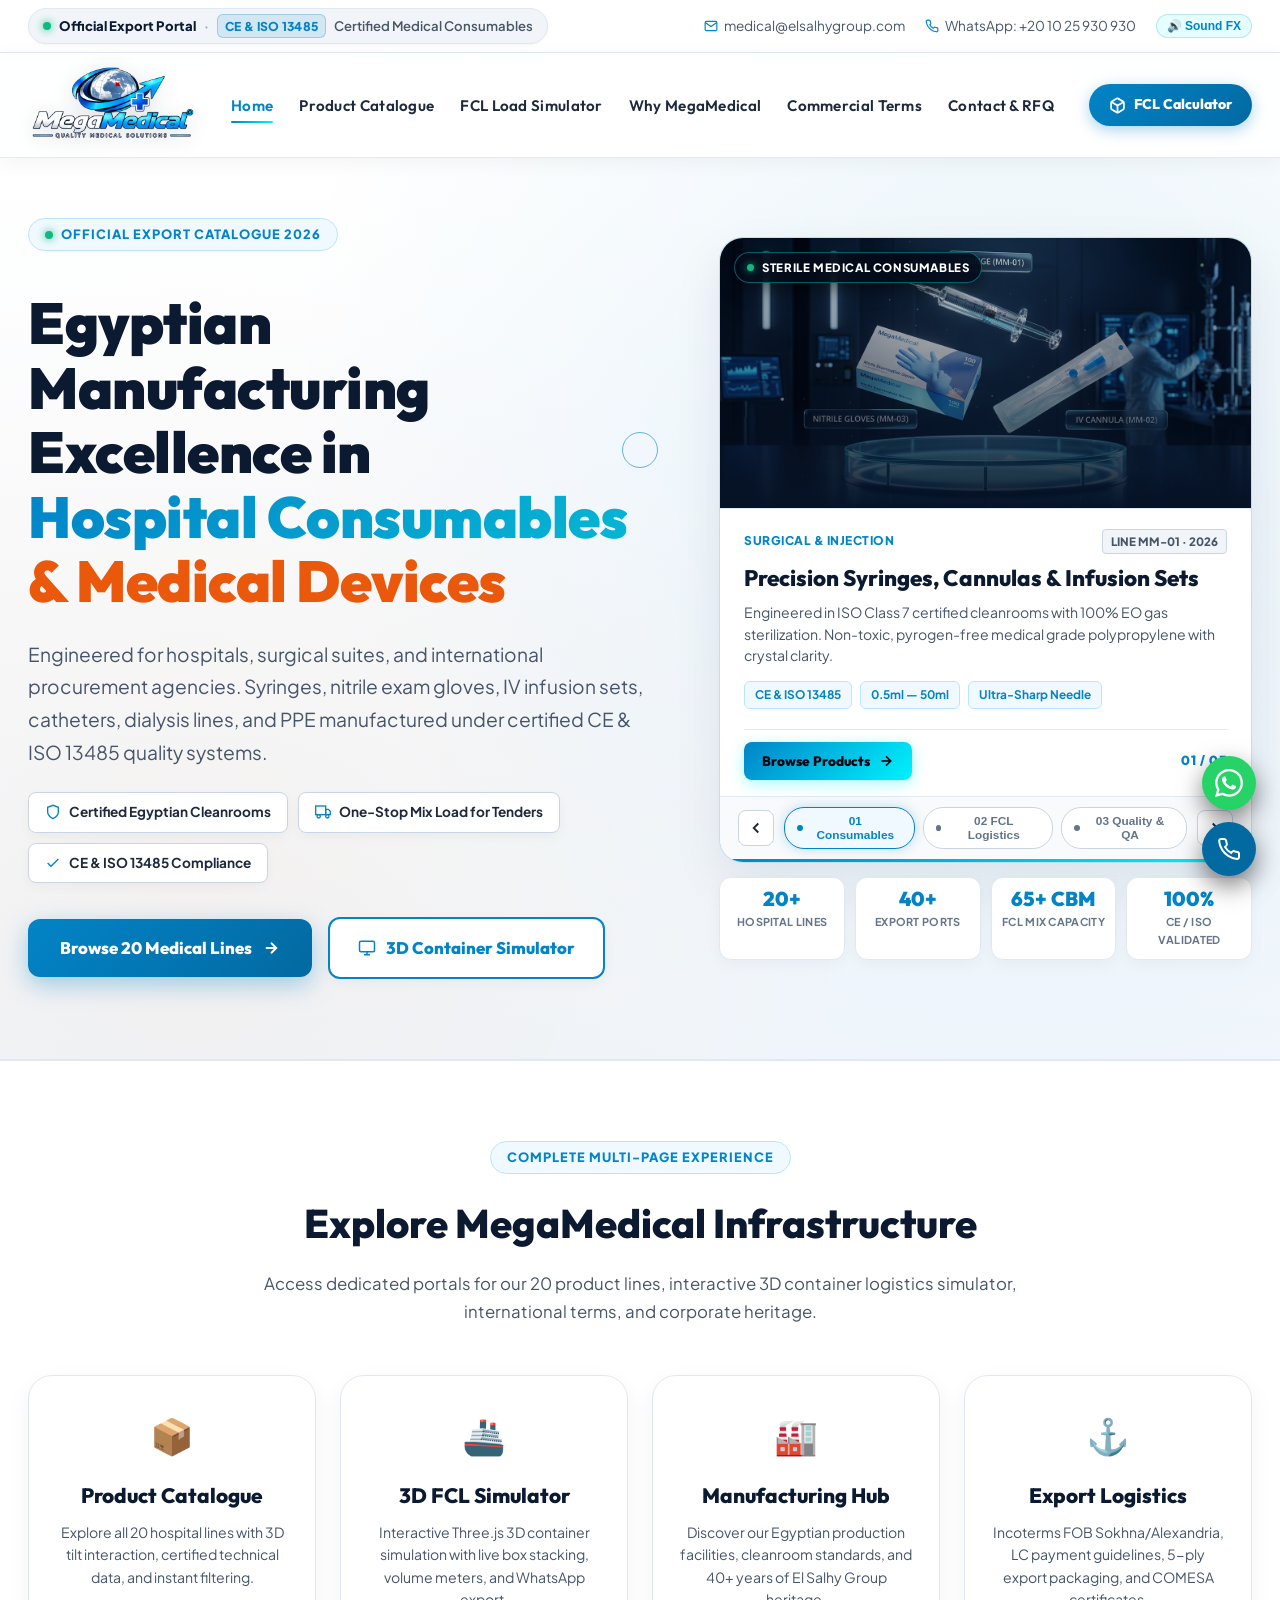
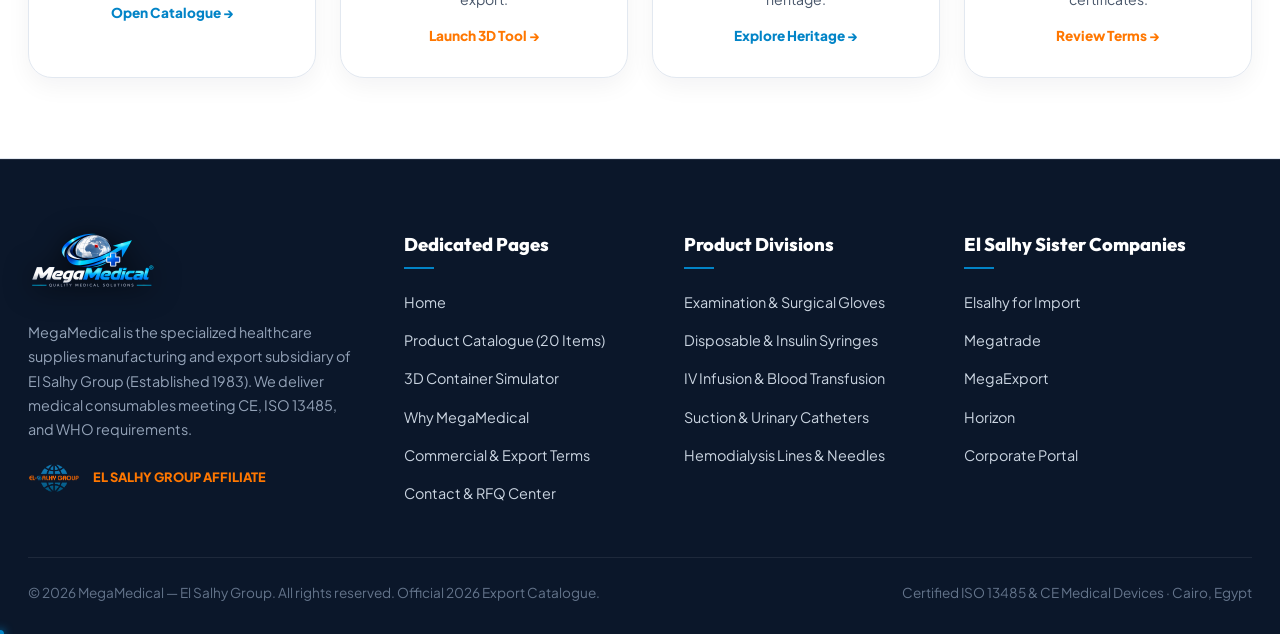
==== commit a2e2a3f1: "Fix top header badge visibility, brighten RFQ form input fields, and style container stat boxes for " ====
--- a/index.html
+++ b/index.html
@@ -28,7 +28,10 @@
       <div class="top-strip-inner">
         <div class="group-link-badge">
           <span class="badge-dot-live"></span>
-          <span>Official Export Portal · CE & ISO 13485 Certified Medical Consumables</span>
+          <span class="top-badge-title">Official Export Portal</span>
+          <span class="top-badge-sep">·</span>
+          <span class="top-badge-cert">CE &amp; ISO 13485</span>
+          <span class="top-badge-desc">Certified Medical Consumables</span>
         </div>
 
         <div class="top-strip-contacts">
--- a/styles.css
+++ b/styles.css
@@ -178,15 +178,57 @@
 }
 
 .group-link-badge {
-  display: flex;
-  align-items: center;
-  gap: 10px;
-}
-
-.group-link-badge img {
-  height: 22px;
-  width: auto;
-  object-fit: contain;
+  display: inline-flex;
+  align-items: center;
+  gap: 8px;
+  background: #f1f5f9;
+  border: 1px solid #e2e8f0;
+  padding: 5px 14px;
+  border-radius: 20px;
+  font-size: 0.82rem;
+  font-weight: 700;
+  color: #0b1a30;
+  box-shadow: 0 1px 3px rgba(11, 26, 48, 0.04);
+}
+
+.group-link-badge span {
+  color: #0b1a30;
+}
+
+.top-badge-title {
+  color: #0b1a30 !important;
+  font-weight: 800;
+}
+
+.top-badge-sep {
+  color: #94a3b8 !important;
+}
+
+.top-badge-cert {
+  background: rgba(2, 132, 199, 0.12);
+  color: #0284c7 !important;
+  border: 1px solid rgba(2, 132, 199, 0.28);
+  padding: 1px 7px;
+  border-radius: 6px;
+  font-weight: 800;
+  font-size: 0.76rem;
+  letter-spacing: 0.3px;
+}
+
+.top-badge-desc {
+  color: #475569 !important;
+  font-weight: 600;
+}
+
+.badge-dot-live {
+  width: 8px;
+  height: 8px;
+  border-radius: 50%;
+  background: #10b981;
+  box-shadow: 0 0 8px #10b981;
+  display: inline-block;
+  flex-shrink: 0;
+  animation: pulse-ring 1.5s infinite;
 }
 
 .group-link-badge a {
@@ -2166,11 +2208,14 @@
   bottom: 10px;
   right: 14px;
   font-size: 0.72rem;
-  color: var(--neon-cyan);
-  background: rgba(3, 7, 18, 0.8);
-  padding: 3px 8px;
+  color: #0284c7;
+  background: rgba(255, 255, 255, 0.92);
+  border: 1px solid #cbd5e1;
+  padding: 4px 10px;
   border-radius: 6px;
   pointer-events: none;
+  font-weight: 700;
+  box-shadow: 0 2px 6px rgba(11, 26, 48, 0.06);
 }
 
 /* Container Type Toggle */
@@ -2338,24 +2383,27 @@
 }
 
 .stat-cell-box {
-  background: rgba(5, 11, 23, 0.8);
-  border: 1px solid var(--border-neon);
+  background: #ffffff !important;
+  border: 1.5px solid #cbd5e1 !important;
   border-radius: var(--radius-md);
-  padding: 14px;
+  padding: 16px 18px;
+  box-shadow: 0 2px 8px rgba(11, 26, 48, 0.04);
 }
 
 .stat-cell-label {
-  font-size: 0.75rem;
-  color: var(--text-muted);
+  font-size: 0.74rem;
+  color: #64748b !important;
   text-transform: uppercase;
-  font-weight: 700;
+  font-weight: 800;
+  letter-spacing: 0.5px;
+  margin-bottom: 4px;
 }
 
 .stat-cell-val {
   font-family: var(--font-display);
-  font-size: 1.35rem;
+  font-size: 1.4rem;
   font-weight: 900;
-  color: var(--text-pure);
+  color: #0284c7 !important;
 }
 
 .btn-export-whatsapp-quote {
@@ -2566,11 +2614,11 @@
 }
 
 .rfq-form-panel {
-  background: var(--bg-card);
-  border: 1px solid var(--border-neon);
+  background: #ffffff !important;
+  border: 1px solid #e2e8f0 !important;
   border-radius: var(--radius-xl);
   padding: 36px;
-  backdrop-filter: blur(20px);
+  box-shadow: 0 8px 30px rgba(11, 26, 48, 0.06);
 }
 
 .form-field-group {
@@ -2588,26 +2636,32 @@
   display: block;
   font-size: 0.85rem;
   font-weight: 700;
-  color: var(--text-silver);
+  color: #0b1a30;
   margin-bottom: 8px;
 }
 
 .form-field-input, .form-field-textarea {
   width: 100%;
-  background: rgba(3, 7, 18, 0.85);
-  border: 1px solid var(--border-neon);
+  background: #ffffff !important;
+  border: 1.5px solid #cbd5e1 !important;
   border-radius: var(--radius-sm);
-  padding: 12px 16px;
-  color: var(--text-pure);
+  padding: 13px 16px;
+  color: #0b1a30 !important;
   font-size: 0.95rem;
   outline: none;
   font-family: inherit;
   transition: var(--transition-fast);
+  box-shadow: inset 0 1px 2px rgba(0, 0, 0, 0.03);
+}
+
+.form-field-input::placeholder, .form-field-textarea::placeholder {
+  color: #94a3b8 !important;
 }
 
 .form-field-input:focus, .form-field-textarea:focus {
-  border-color: var(--neon-cyan);
-  box-shadow: 0 0 20px var(--neon-cyan-glow);
+  border-color: #0284c7 !important;
+  background: #ffffff !important;
+  box-shadow: 0 0 0 3px rgba(2, 132, 199, 0.15) !important;
 }
 
 .form-field-textarea {
@@ -3401,16 +3455,46 @@
   box-shadow: 0 8px 25px rgba(11, 26, 48, 0.05) !important;
 }
 
-.form-input-field, .form-textarea-field {
-  background: #f8fafc !important;
-  border: 1px solid #cbd5e1 !important;
+.form-field-input, .form-field-textarea, .form-input-field, .form-textarea-field {
+  background: #ffffff !important;
+  border: 1.5px solid #cbd5e1 !important;
   color: #0b1a30 !important;
-}
-
-.form-input-field:focus, .form-textarea-field:focus {
+  border-radius: var(--radius-sm) !important;
+}
+
+.form-field-input::placeholder, .form-field-textarea::placeholder {
+  color: #94a3b8 !important;
+}
+
+.form-field-input:focus, .form-field-textarea:focus, .form-input-field:focus, .form-textarea-field:focus {
   background: #ffffff !important;
   border-color: #0284c7 !important;
   box-shadow: 0 0 0 3px rgba(2, 132, 199, 0.15) !important;
+}
+
+.stat-cell-box {
+  background: #ffffff !important;
+  border: 1.5px solid #cbd5e1 !important;
+  border-radius: var(--radius-md) !important;
+  padding: 16px 18px !important;
+  box-shadow: 0 2px 8px rgba(11, 26, 48, 0.04) !important;
+}
+
+.stat-cell-label {
+  color: #64748b !important;
+  font-weight: 800 !important;
+}
+
+.stat-cell-val {
+  color: #0284c7 !important;
+  font-weight: 900 !important;
+}
+
+.canvas-controls-hint {
+  color: #0284c7 !important;
+  background: rgba(255, 255, 255, 0.95) !important;
+  border: 1px solid #cbd5e1 !important;
+  box-shadow: 0 2px 6px rgba(11, 26, 48, 0.06) !important;
 }
 
 .contact-method-card {
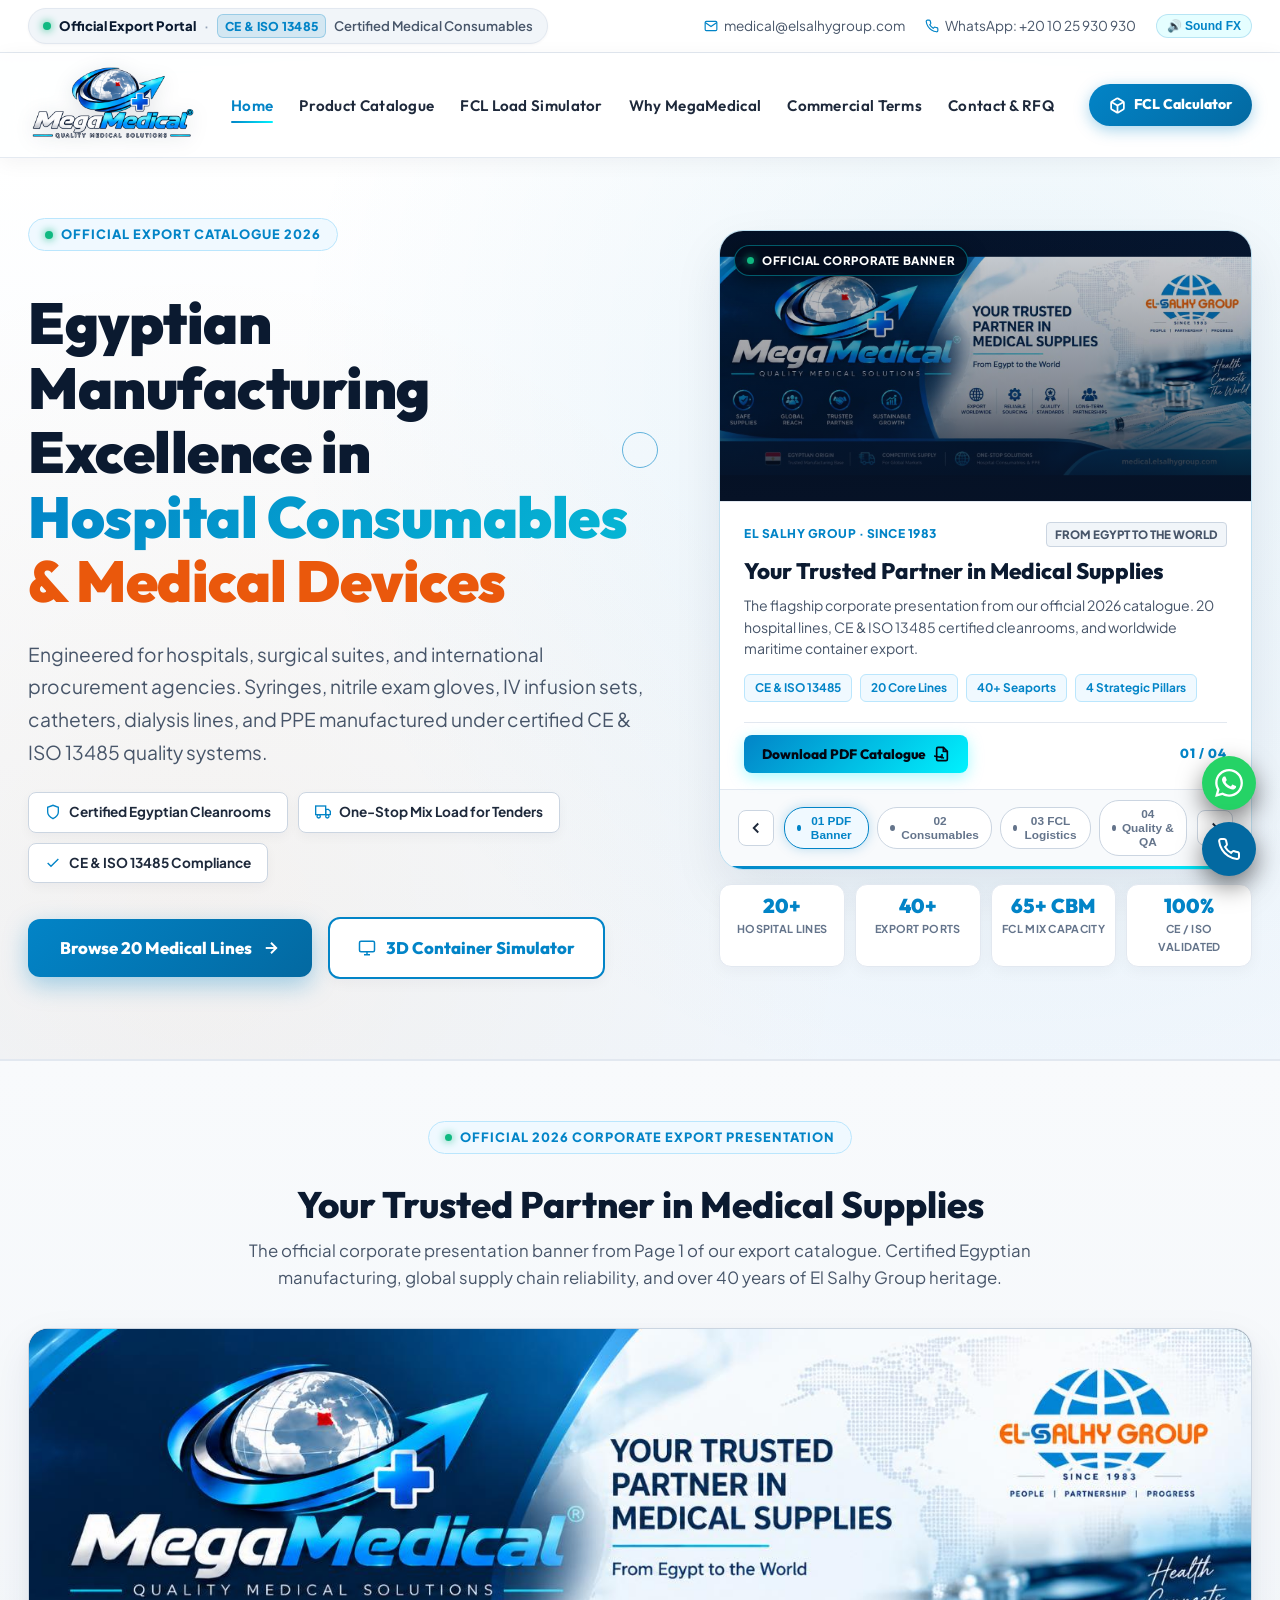
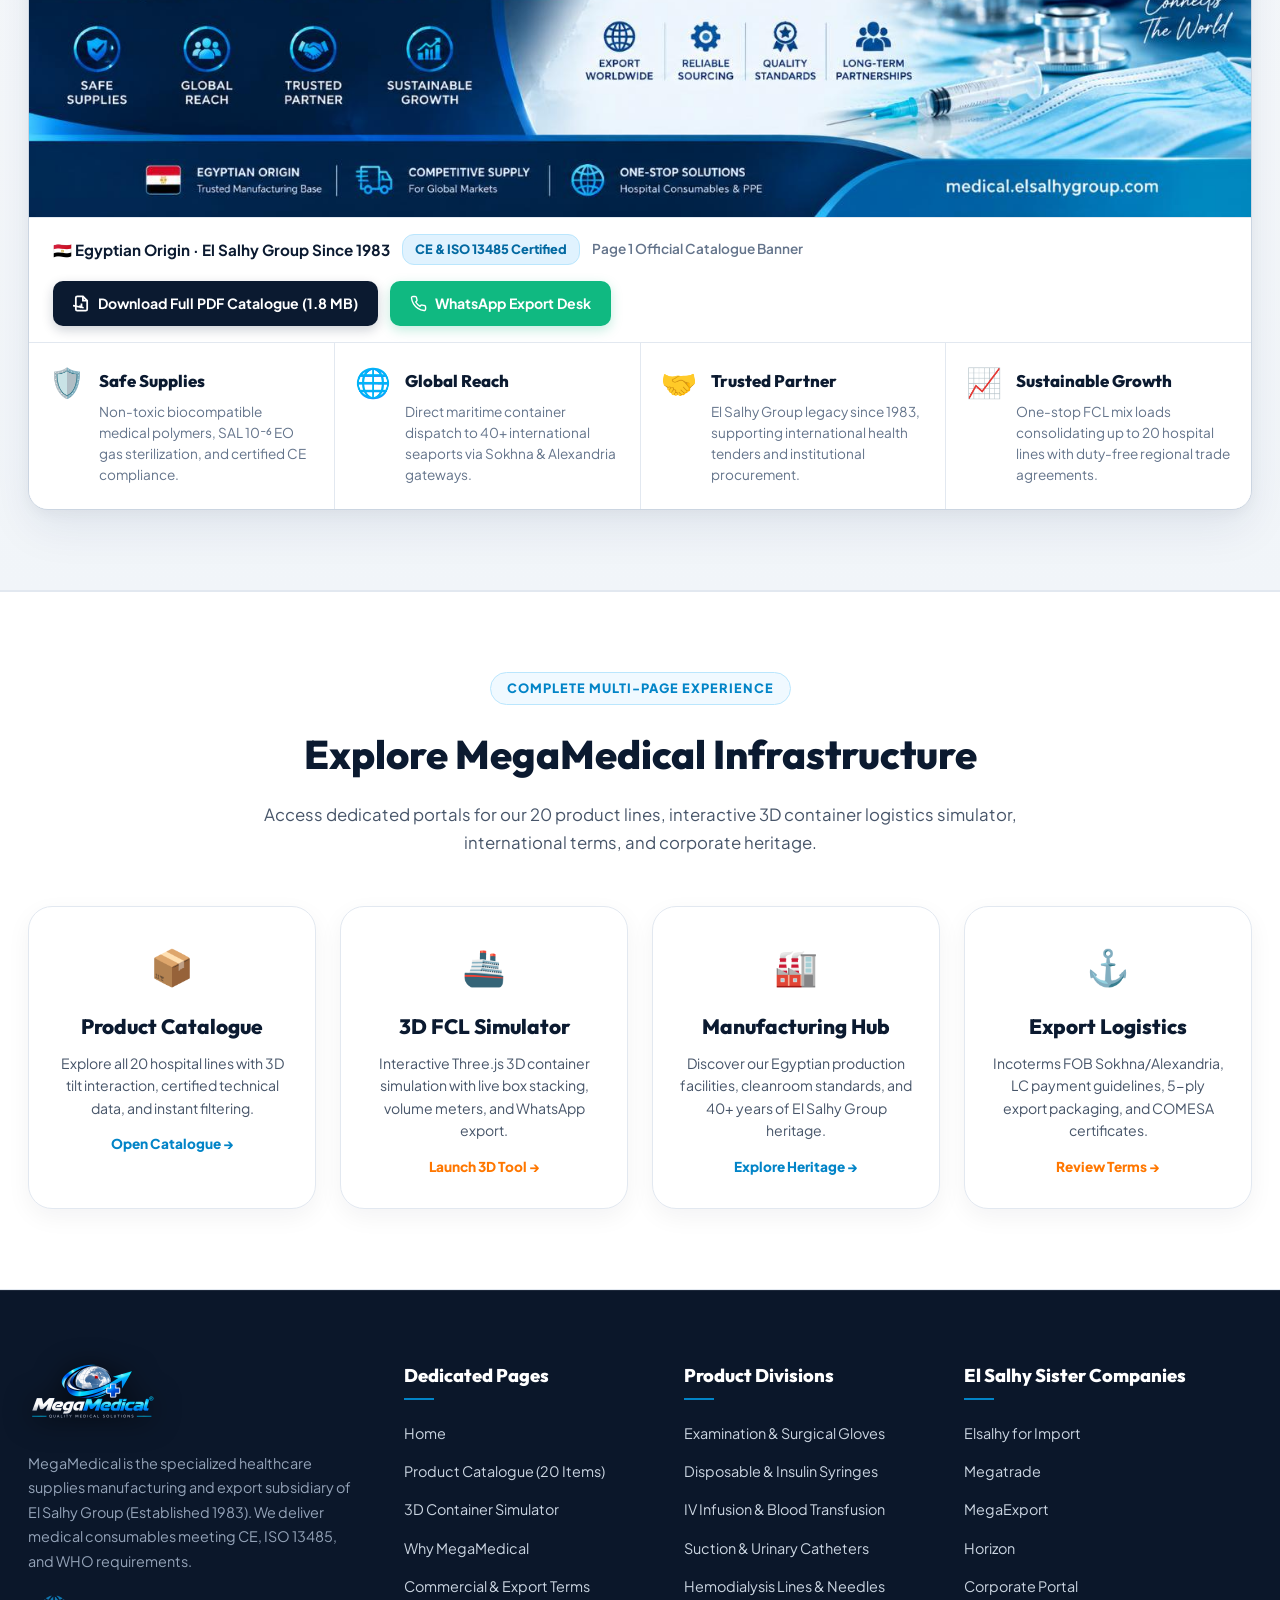
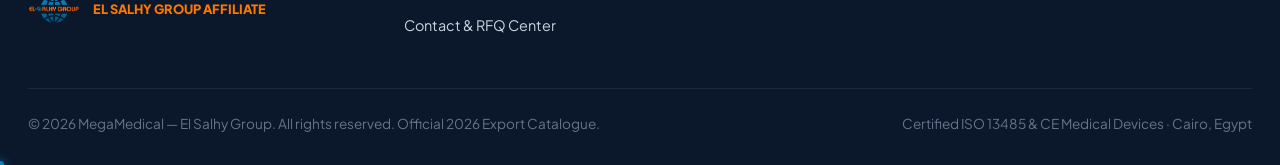
==== commit d96e94c4: "Feature: Prominently showcase official PDF corporate banner in hero slider and dedicated presentatio" ====
--- a/index.html
+++ b/index.html
@@ -131,10 +131,43 @@
             <!-- Slides Track -->
             <div class="hero-slides-wrapper" id="hero-slides-wrapper">
               
-              <!-- Slide 1: Hospital Consumables & Syringes -->
+              <!-- Slide 1: Official PDF Corporate Presentation Banner -->
               <div class="hero-slide-item active" data-index="0">
                 <div class="slide-media-frame">
-                  <img src="assets/concepts/hero_opt_1_products.jpg" alt="MegaMedical Hospital Consumables &amp; Syringes" class="slide-media-img" loading="eager">
+                  <img src="assets/hero_banner.jpg" alt="MegaMedical &amp; El Salhy Group - Official Corporate Export Presentation" class="slide-media-img banner-contain-img" loading="eager">
+                  <div class="slide-glass-vignette"></div>
+                  <div class="slide-floating-tag">
+                    <span class="pulse-dot-green"></span>
+                    <span>OFFICIAL CORPORATE BANNER</span>
+                  </div>
+                </div>
+                <div class="slide-body-info">
+                  <div class="slide-category-line">
+                    <span class="slide-cat-badge">EL SALHY GROUP · SINCE 1983</span>
+                    <span class="slide-spec-code">FROM EGYPT TO THE WORLD</span>
+                  </div>
+                  <h3 class="slide-headline">Your Trusted Partner in Medical Supplies</h3>
+                  <p class="slide-description">The flagship corporate presentation from our official 2026 catalogue. 20 hospital lines, CE &amp; ISO 13485 certified cleanrooms, and worldwide maritime container export.</p>
+                  <div class="slide-features-row">
+                    <span class="slide-feat-badge">CE &amp; ISO 13485</span>
+                    <span class="slide-feat-badge">20 Core Lines</span>
+                    <span class="slide-feat-badge">40+ Seaports</span>
+                    <span class="slide-feat-badge">4 Strategic Pillars</span>
+                  </div>
+                  <div class="slide-action-toolbar">
+                    <a href="MegaMedical_Product_List.pdf" target="_blank" download class="btn-slide-explore">
+                      <span>Download PDF Catalogue</span>
+                      <svg width="16" height="16" viewBox="0 0 24 24" fill="none" stroke="currentColor" stroke-width="2.5"><path d="M14 2H6a2 2 0 0 0-2 2v16a2 2 0 0 0 2 2h12a2 2 0 0 0 2-2V8z"/><polyline points="14 2 14 8 20 8"/><line x1="12" y1="18" x2="12" y2="12"/><line x1="9" y1="15" x2="12" y2="18"/><line x2="15" y1="15" x2="12" y2="18"/></svg>
+                    </a>
+                    <span class="slide-step-indicator">01 / 04</span>
+                  </div>
+                </div>
+              </div>
+
+              <!-- Slide 2: Hospital Consumables & Syringes -->
+              <div class="hero-slide-item" data-index="1">
+                <div class="slide-media-frame">
+                  <img src="assets/concepts/hero_opt_1_products.jpg" alt="MegaMedical Hospital Consumables &amp; Syringes" class="slide-media-img" loading="lazy">
                   <div class="slide-glass-vignette"></div>
                   <div class="slide-floating-tag">
                     <span class="pulse-dot-green"></span>
@@ -158,13 +191,13 @@
                       <span>Browse Products</span>
                       <svg width="16" height="16" viewBox="0 0 24 24" fill="none" stroke="currentColor" stroke-width="2.5"><path d="M5 12h14"/><path d="m12 5 7 7-7 7"/></svg>
                     </a>
-                    <span class="slide-step-indicator">01 / 03</span>
-                  </div>
-                </div>
-              </div>
-
-              <!-- Slide 2: FCL Container Logistics & Export -->
-              <div class="hero-slide-item" data-index="1">
+                    <span class="slide-step-indicator">02 / 04</span>
+                  </div>
+                </div>
+              </div>
+
+              <!-- Slide 3: FCL Container Logistics & Export -->
+              <div class="hero-slide-item" data-index="2">
                 <div class="slide-media-frame">
                   <img src="assets/concepts/hero_opt_2_container.jpg" alt="Maritime Export &amp; FCL Container Logistics" class="slide-media-img" loading="lazy">
                   <div class="slide-glass-vignette"></div>
@@ -190,13 +223,13 @@
                       <span>Simulate Container</span>
                       <svg width="16" height="16" viewBox="0 0 24 24" fill="none" stroke="currentColor" stroke-width="2.5"><path d="M5 12h14"/><path d="m12 5 7 7-7 7"/></svg>
                     </a>
-                    <span class="slide-step-indicator">02 / 03</span>
-                  </div>
-                </div>
-              </div>
-
-              <!-- Slide 3: Cleanroom Quality & Sterilization Assurance -->
-              <div class="hero-slide-item" data-index="2">
+                    <span class="slide-step-indicator">03 / 04</span>
+                  </div>
+                </div>
+              </div>
+
+              <!-- Slide 4: Cleanroom Quality & Sterilization Assurance -->
+              <div class="hero-slide-item" data-index="3">
                 <div class="slide-media-frame">
                   <img src="assets/concepts/hero_opt_3_pod.jpg" alt="Cleanroom Sterilization &amp; Quality Control" class="slide-media-img" loading="lazy">
                   <div class="slide-glass-vignette"></div>
@@ -222,7 +255,7 @@
                       <span>Why MegaMedical</span>
                       <svg width="16" height="16" viewBox="0 0 24 24" fill="none" stroke="currentColor" stroke-width="2.5"><path d="M5 12h14"/><path d="m12 5 7 7-7 7"/></svg>
                     </a>
-                    <span class="slide-step-indicator">03 / 03</span>
+                    <span class="slide-step-indicator">04 / 04</span>
                   </div>
                 </div>
               </div>
@@ -238,15 +271,19 @@
               <div class="slider-tabs-nav">
                 <button class="slider-tab-dot active" data-target="0">
                   <span class="tab-dot-line"></span>
-                  <span class="tab-dot-text">01 Consumables</span>
+                  <span class="tab-dot-text">01 PDF Banner</span>
                 </button>
                 <button class="slider-tab-dot" data-target="1">
                   <span class="tab-dot-line"></span>
-                  <span class="tab-dot-text">02 FCL Logistics</span>
+                  <span class="tab-dot-text">02 Consumables</span>
                 </button>
                 <button class="slider-tab-dot" data-target="2">
                   <span class="tab-dot-line"></span>
-                  <span class="tab-dot-text">03 Quality &amp; QA</span>
+                  <span class="tab-dot-text">03 FCL Logistics</span>
+                </button>
+                <button class="slider-tab-dot" data-target="3">
+                  <span class="tab-dot-line"></span>
+                  <span class="tab-dot-text">04 Quality &amp; QA</span>
                 </button>
               </div>
 
@@ -278,6 +315,79 @@
             <div class="slider-metric-cell">
               <span class="slider-metric-num">100%</span>
               <span class="slider-metric-label">CE / ISO Validated</span>
+            </div>
+          </div>
+        </div>
+      </div>
+    </section>
+
+    <!-- Dedicated Official PDF Corporate Presentation Showcase Section -->
+    <section class="corporate-banner-showcase-section">
+      <div class="global-container">
+        <div class="banner-section-header">
+          <div class="badge-tag-cyan" style="width: fit-content; margin: 0 auto 14px;">
+            <span class="pulse-dot-green"></span>
+            <span>OFFICIAL 2026 CORPORATE EXPORT PRESENTATION</span>
+          </div>
+          <h2 class="banner-section-title">Your Trusted Partner in Medical Supplies</h2>
+          <p class="banner-section-subtitle">
+            The official corporate presentation banner from Page 1 of our export catalogue. Certified Egyptian manufacturing, global supply chain reliability, and over 40 years of El Salhy Group heritage.
+          </p>
+        </div>
+
+        <div class="corporate-banner-card">
+          <div class="corporate-banner-image-wrapper">
+            <img src="assets/hero_banner.jpg" alt="MegaMedical - Your Trusted Partner in Medical Supplies - From Egypt to the World" class="corporate-banner-full-img" loading="eager">
+            
+            <!-- Bottom Interactive Action Bar -->
+            <div class="banner-glass-overlay-bar">
+              <div class="banner-overlay-info">
+                <span class="banner-overlay-origin">🇪🇬 Egyptian Origin · El Salhy Group Since 1983</span>
+                <span class="banner-overlay-cert">CE &amp; ISO 13485 Certified</span>
+                <span style="color: #64748b; font-size: 0.85rem; font-weight: 600;">Page 1 Official Catalogue Banner</span>
+              </div>
+              <div class="banner-overlay-actions">
+                <a href="MegaMedical_Product_List.pdf" target="_blank" download class="btn-banner-action-pdf">
+                  <svg width="17" height="17" viewBox="0 0 24 24" fill="none" stroke="currentColor" stroke-width="2.5"><path d="M14 2H6a2 2 0 0 0-2 2v16a2 2 0 0 0 2 2h12a2 2 0 0 0 2-2V8z"/><polyline points="14 2 14 8 20 8"/><line x1="12" y1="18" x2="12" y2="12"/><line x1="9" y1="15" x2="12" y2="18"/><line x2="15" y1="15" x2="12" y2="18"/></svg>
+                  <span>Download Full PDF Catalogue (1.8 MB)</span>
+                </a>
+                <a href="https://wa.me/201025930930?text=Hello%20MegaMedical,%20I%20reviewed%20the%20Official%20Export%20Catalogue%20Banner%20and%20would%20like%20a%20quotation" target="_blank" class="btn-banner-action-wa">
+                  <svg width="17" height="17" viewBox="0 0 24 24" fill="none" stroke="currentColor" stroke-width="2"><path d="M22 16.92v3a2 2 0 0 1-2.18 2 19.79 19.79 0 0 1-8.63-3.07 19.5 19.5 0 0 1-6-6 19.79 19.79 0 0 1-3.07-8.67A2 2 0 0 1 4.11 2h3a2 2 0 0 1 2 1.72 12.84 12.84 0 0 0 .7 2.81 2 2 0 0 1-.45 2.11L8.09 9.91a16 16 0 0 0 6 6l1.27-1.27a2 2 0 0 1 2.11-.45 12.84 12.84 0 0 0 2.81.7A2 2 0 0 1 22 16.92z"/></svg>
+                  <span>WhatsApp Export Desk</span>
+                </a>
+              </div>
+            </div>
+          </div>
+
+          <!-- 4 Strategic Pillars from the Banner -->
+          <div class="banner-pillars-grid">
+            <div class="banner-pillar-card">
+              <div class="pillar-icon-box">🛡️</div>
+              <div class="pillar-text-box">
+                <h4>Safe Supplies</h4>
+                <p>Non-toxic biocompatible medical polymers, SAL 10⁻⁶ EO gas sterilization, and certified CE compliance.</p>
+              </div>
+            </div>
+            <div class="banner-pillar-card">
+              <div class="pillar-icon-box">🌐</div>
+              <div class="pillar-text-box">
+                <h4>Global Reach</h4>
+                <p>Direct maritime container dispatch to 40+ international seaports via Sokhna &amp; Alexandria gateways.</p>
+              </div>
+            </div>
+            <div class="banner-pillar-card">
+              <div class="pillar-icon-box">🤝</div>
+              <div class="pillar-text-box">
+                <h4>Trusted Partner</h4>
+                <p>El Salhy Group legacy since 1983, supporting international health tenders and institutional procurement.</p>
+              </div>
+            </div>
+            <div class="banner-pillar-card">
+              <div class="pillar-icon-box">📈</div>
+              <div class="pillar-text-box">
+                <h4>Sustainable Growth</h4>
+                <p>One-stop FCL mix loads consolidating up to 20 hospital lines with duty-free regional trade agreements.</p>
+              </div>
             </div>
           </div>
         </div>
--- a/styles.css
+++ b/styles.css
@@ -858,16 +858,22 @@
   font-family: var(--font-display);
   font-size: 1.4rem;
   font-weight: 800;
-  color: #ffffff;
+  color: #ffffff !important;
   line-height: 1.25;
   margin: 0;
 }
 
 .slide-description {
   font-size: 0.88rem;
-  color: #cbd5e1;
+  color: #e2e8f0 !important;
   line-height: 1.55;
   margin: 0;
+}
+
+.slide-media-img.banner-contain-img {
+  object-fit: contain;
+  background: linear-gradient(135deg, #041228 0%, #071c3b 100%);
+  padding: 6px;
 }
 
 .slide-features-row {
@@ -3594,8 +3600,222 @@
   color: #64748b !important;
 }
 
-body :not(.master-footer):not(.btn-primary-neon):not(.btn-nav-calc):not(.btn-slide-explore):not(.tag-orange):not(#nav-cart-badge):not(.badge-strip-emergency):not(.btn-slide-orange):not(.footer-heading):not(.footer-bio-text):not(.footer-nav-list):not(.footer-nav-list *):not(.product-badge-cert):not(.badge-tag-cyan):not(.btn-add-container-cart)[style*="color: #fff"],
-body :not(.master-footer):not(.btn-primary-neon):not(.btn-nav-calc):not(.btn-slide-explore):not(.tag-orange):not(#nav-cart-badge):not(.badge-strip-emergency):not(.btn-slide-orange):not(.footer-heading):not(.footer-bio-text):not(.footer-nav-list):not(.footer-nav-list *):not(.product-badge-cert):not(.badge-tag-cyan):not(.btn-add-container-cart)[style*="color:#fff"],
-body :not(.master-footer):not(.btn-primary-neon):not(.btn-nav-calc):not(.btn-slide-explore):not(.tag-orange):not(#nav-cart-badge):not(.badge-strip-emergency):not(.btn-slide-orange):not(.footer-heading):not(.footer-bio-text):not(.footer-nav-list):not(.footer-nav-list *):not(.product-badge-cert):not(.badge-tag-cyan):not(.btn-add-container-cart)[style*="color: white"] {
+body :not(.master-footer):not(.btn-primary-neon):not(.btn-nav-calc):not(.btn-slide-explore):not(.tag-orange):not(#nav-cart-badge):not(.badge-strip-emergency):not(.btn-slide-orange):not(.footer-heading):not(.footer-bio-text):not(.footer-nav-list):not(.footer-nav-list *):not(.product-badge-cert):not(.badge-tag-cyan):not(.btn-add-container-cart):not(.btn-banner-action-pdf):not(.btn-banner-action-pdf *):not(.btn-banner-action-wa):not(.btn-banner-action-wa *):not(.banner-overlay-origin)[style*="color: #fff"],
+body :not(.master-footer):not(.btn-primary-neon):not(.btn-nav-calc):not(.btn-slide-explore):not(.tag-orange):not(#nav-cart-badge):not(.badge-strip-emergency):not(.btn-slide-orange):not(.footer-heading):not(.footer-bio-text):not(.footer-nav-list):not(.footer-nav-list *):not(.product-badge-cert):not(.badge-tag-cyan):not(.btn-add-container-cart):not(.btn-banner-action-pdf):not(.btn-banner-action-pdf *):not(.btn-banner-action-wa):not(.btn-banner-action-wa *):not(.banner-overlay-origin)[style*="color:#fff"],
+body :not(.master-footer):not(.btn-primary-neon):not(.btn-nav-calc):not(.btn-slide-explore):not(.tag-orange):not(#nav-cart-badge):not(.badge-strip-emergency):not(.btn-slide-orange):not(.footer-heading):not(.footer-bio-text):not(.footer-nav-list):not(.footer-nav-list *):not(.product-badge-cert):not(.badge-tag-cyan):not(.btn-add-container-cart):not(.btn-banner-action-pdf):not(.btn-banner-action-pdf *):not(.btn-banner-action-wa):not(.btn-banner-action-wa *):not(.banner-overlay-origin)[style*="color: white"] {
   color: #0b1a30 !important;
 }
+
+/* ==========================================================================
+   Corporate PDF Presentation Banner Showcase Section
+   ========================================================================== */
+.corporate-banner-showcase-section {
+  padding: 60px 0 80px;
+  background: linear-gradient(180deg, #f8fafc 0%, #f1f5f9 100%);
+  border-top: 1px solid #e2e8f0;
+  border-bottom: 1px solid #e2e8f0;
+  position: relative;
+}
+
+.banner-section-header {
+  text-align: center;
+  max-width: 820px;
+  margin: 0 auto 36px;
+}
+
+.banner-section-title {
+  font-family: var(--font-display);
+  font-size: 2.3rem;
+  font-weight: 800;
+  color: #0b1a30 !important;
+  margin: 14px 0 10px;
+  line-height: 1.25;
+}
+
+.banner-section-subtitle {
+  color: #475569 !important;
+  font-size: 1.05rem;
+  line-height: 1.6;
+  margin: 0;
+}
+
+.corporate-banner-card {
+  background: #ffffff;
+  border-radius: 20px;
+  border: 1px solid #cbd5e1;
+  box-shadow: 0 18px 45px rgba(2, 44, 94, 0.08), 0 4px 14px rgba(0, 0, 0, 0.04);
+  overflow: hidden;
+  transition: transform 0.3s ease, box-shadow 0.3s ease;
+}
+
+.corporate-banner-card:hover {
+  box-shadow: 0 24px 60px rgba(0, 242, 254, 0.15), 0 8px 24px rgba(2, 44, 94, 0.1);
+}
+
+.corporate-banner-image-wrapper {
+  position: relative;
+  width: 100%;
+  background: #031024;
+  overflow: hidden;
+}
+
+.corporate-banner-full-img {
+  width: 100%;
+  height: auto;
+  display: block;
+  object-fit: cover;
+  transition: transform 0.6s cubic-bezier(0.16, 1, 0.3, 1);
+}
+
+.corporate-banner-card:hover .corporate-banner-full-img {
+  transform: scale(1.012);
+}
+
+.banner-glass-overlay-bar {
+  display: flex;
+  align-items: center;
+  justify-content: space-between;
+  padding: 16px 24px;
+  background: #ffffff;
+  border-top: 1px solid #e2e8f0;
+  gap: 16px;
+  flex-wrap: wrap;
+}
+
+.banner-overlay-info {
+  display: flex;
+  align-items: center;
+  gap: 12px;
+  flex-wrap: wrap;
+}
+
+.banner-overlay-origin {
+  font-size: 0.95rem;
+  font-weight: 700;
+  color: #0b1a30 !important;
+}
+
+.banner-overlay-cert {
+  background: #e0f2fe;
+  color: #0369a1 !important;
+  font-size: 0.8rem;
+  font-weight: 800;
+  padding: 4px 12px;
+  border-radius: 12px;
+  border: 1px solid #bae6fd;
+}
+
+.banner-overlay-actions {
+  display: flex;
+  align-items: center;
+  gap: 12px;
+}
+
+.btn-banner-action-pdf {
+  display: inline-flex;
+  align-items: center;
+  gap: 8px;
+  padding: 11px 20px;
+  background: #0b1a30 !important;
+  color: #ffffff !important;
+  font-size: 0.88rem;
+  font-weight: 700;
+  border-radius: 10px;
+  text-decoration: none;
+  transition: all 0.25s ease;
+  box-shadow: 0 4px 12px rgba(11, 26, 48, 0.2);
+}
+
+.btn-banner-action-pdf:hover {
+  background: #0284c7 !important;
+  color: #ffffff !important;
+  transform: translateY(-2px);
+  box-shadow: 0 6px 18px rgba(2, 132, 199, 0.35);
+}
+
+.btn-banner-action-wa {
+  display: inline-flex;
+  align-items: center;
+  gap: 8px;
+  padding: 11px 20px;
+  background: #10b981 !important;
+  color: #ffffff !important;
+  font-size: 0.88rem;
+  font-weight: 700;
+  border-radius: 10px;
+  text-decoration: none;
+  transition: all 0.25s ease;
+  box-shadow: 0 4px 12px rgba(16, 185, 129, 0.25);
+}
+
+.btn-banner-action-wa:hover {
+  background: #059669 !important;
+  color: #ffffff !important;
+  transform: translateY(-2px);
+  box-shadow: 0 6px 18px rgba(5, 150, 105, 0.4);
+}
+
+.banner-pillars-grid {
+  display: grid;
+  grid-template-columns: repeat(4, 1fr);
+  gap: 1px;
+  background: #e2e8f0;
+  border-top: 1px solid #e2e8f0;
+}
+
+.banner-pillar-card {
+  background: #ffffff;
+  padding: 24px 20px;
+  display: flex;
+  gap: 14px;
+  align-items: flex-start;
+  transition: background 0.25s ease;
+}
+
+.banner-pillar-card:hover {
+  background: #f8fafc;
+}
+
+.pillar-icon-box {
+  font-size: 1.8rem;
+  line-height: 1;
+  flex-shrink: 0;
+}
+
+.pillar-text-box h4 {
+  font-family: var(--font-display);
+  font-size: 1.05rem;
+  font-weight: 800;
+  color: #0b1a30 !important;
+  margin: 0 0 6px 0;
+}
+
+.pillar-text-box p {
+  font-size: 0.85rem;
+  line-height: 1.55;
+  color: #64748b !important;
+  margin: 0;
+}
+
+@media (max-width: 991px) {
+  .banner-pillars-grid {
+    grid-template-columns: repeat(2, 1fr);
+  }
+}
+
+@media (max-width: 640px) {
+  .banner-pillars-grid {
+    grid-template-columns: 1fr;
+  }
+  .banner-glass-overlay-bar {
+    flex-direction: column;
+    align-items: stretch;
+  }
+  .banner-overlay-actions {
+    flex-direction: column;
+  }
+  .btn-banner-action-pdf, .btn-banner-action-wa {
+    justify-content: center;
+  }
+}
+
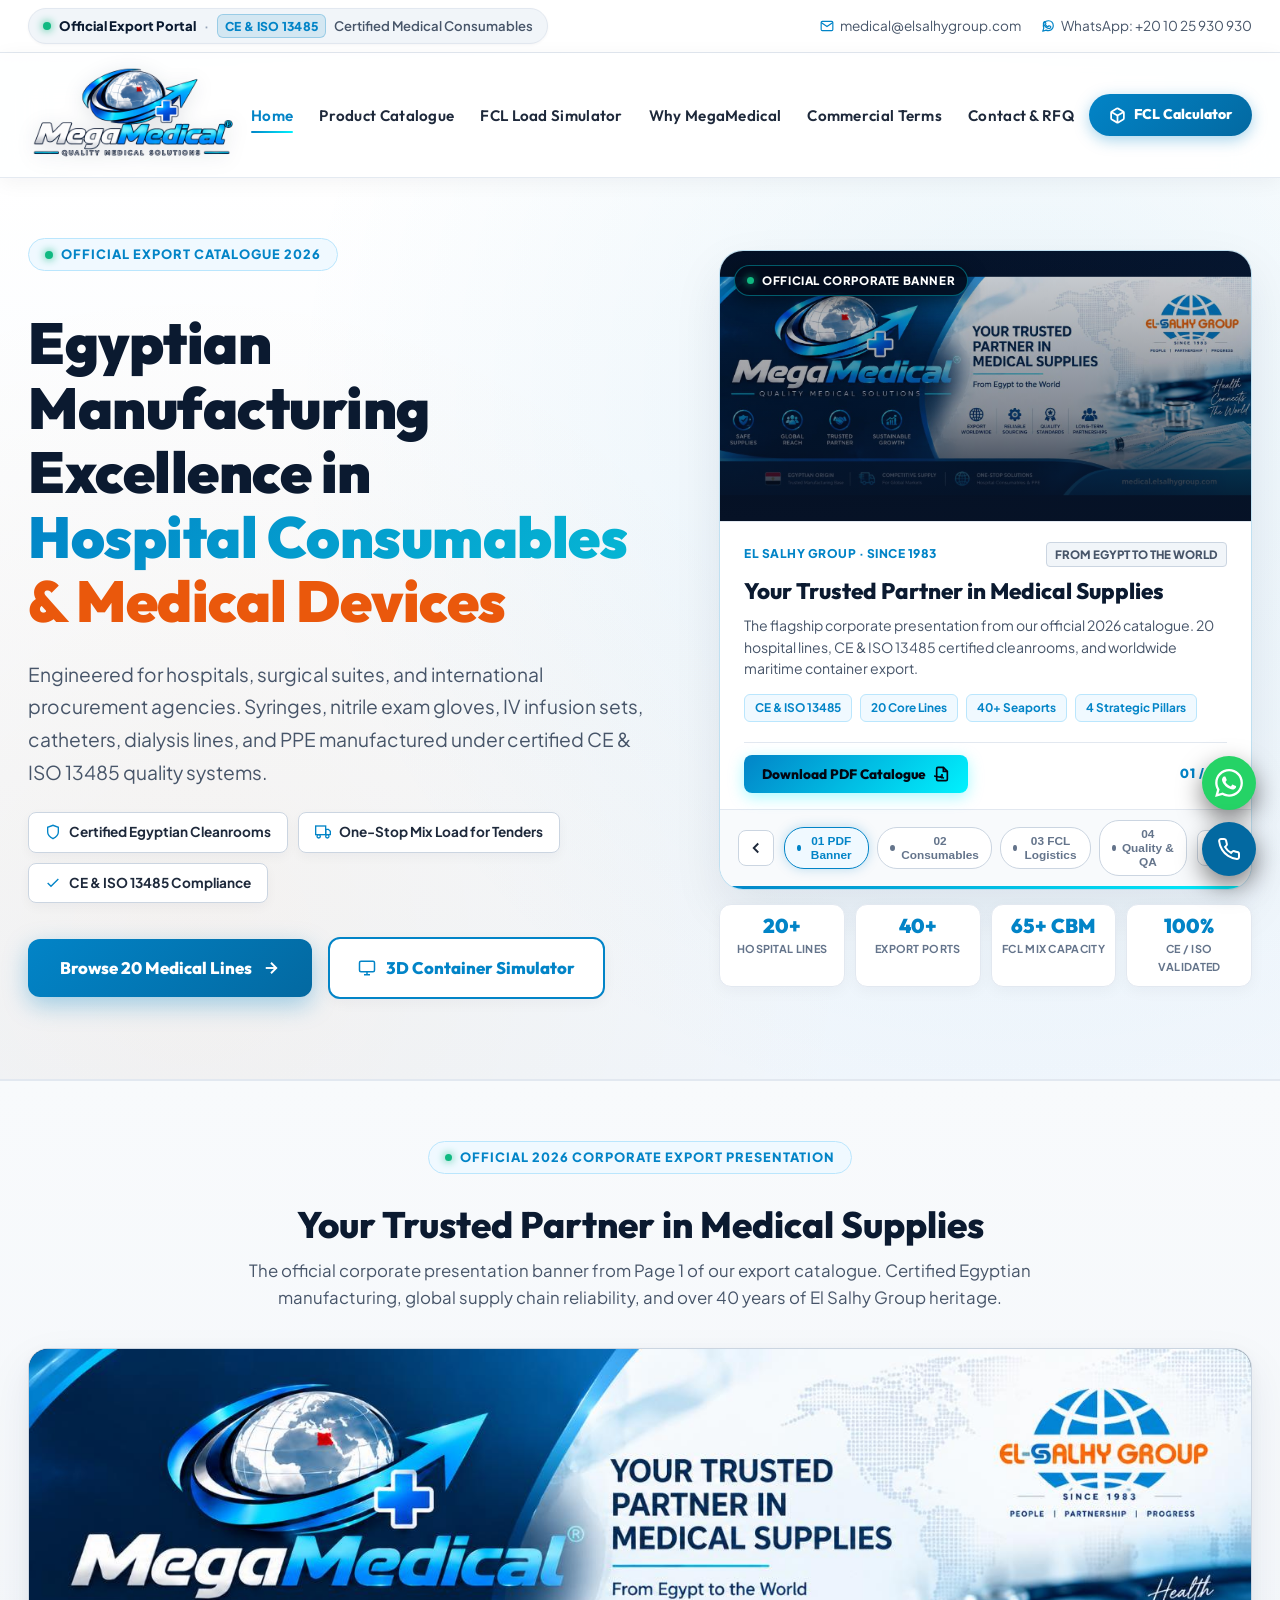
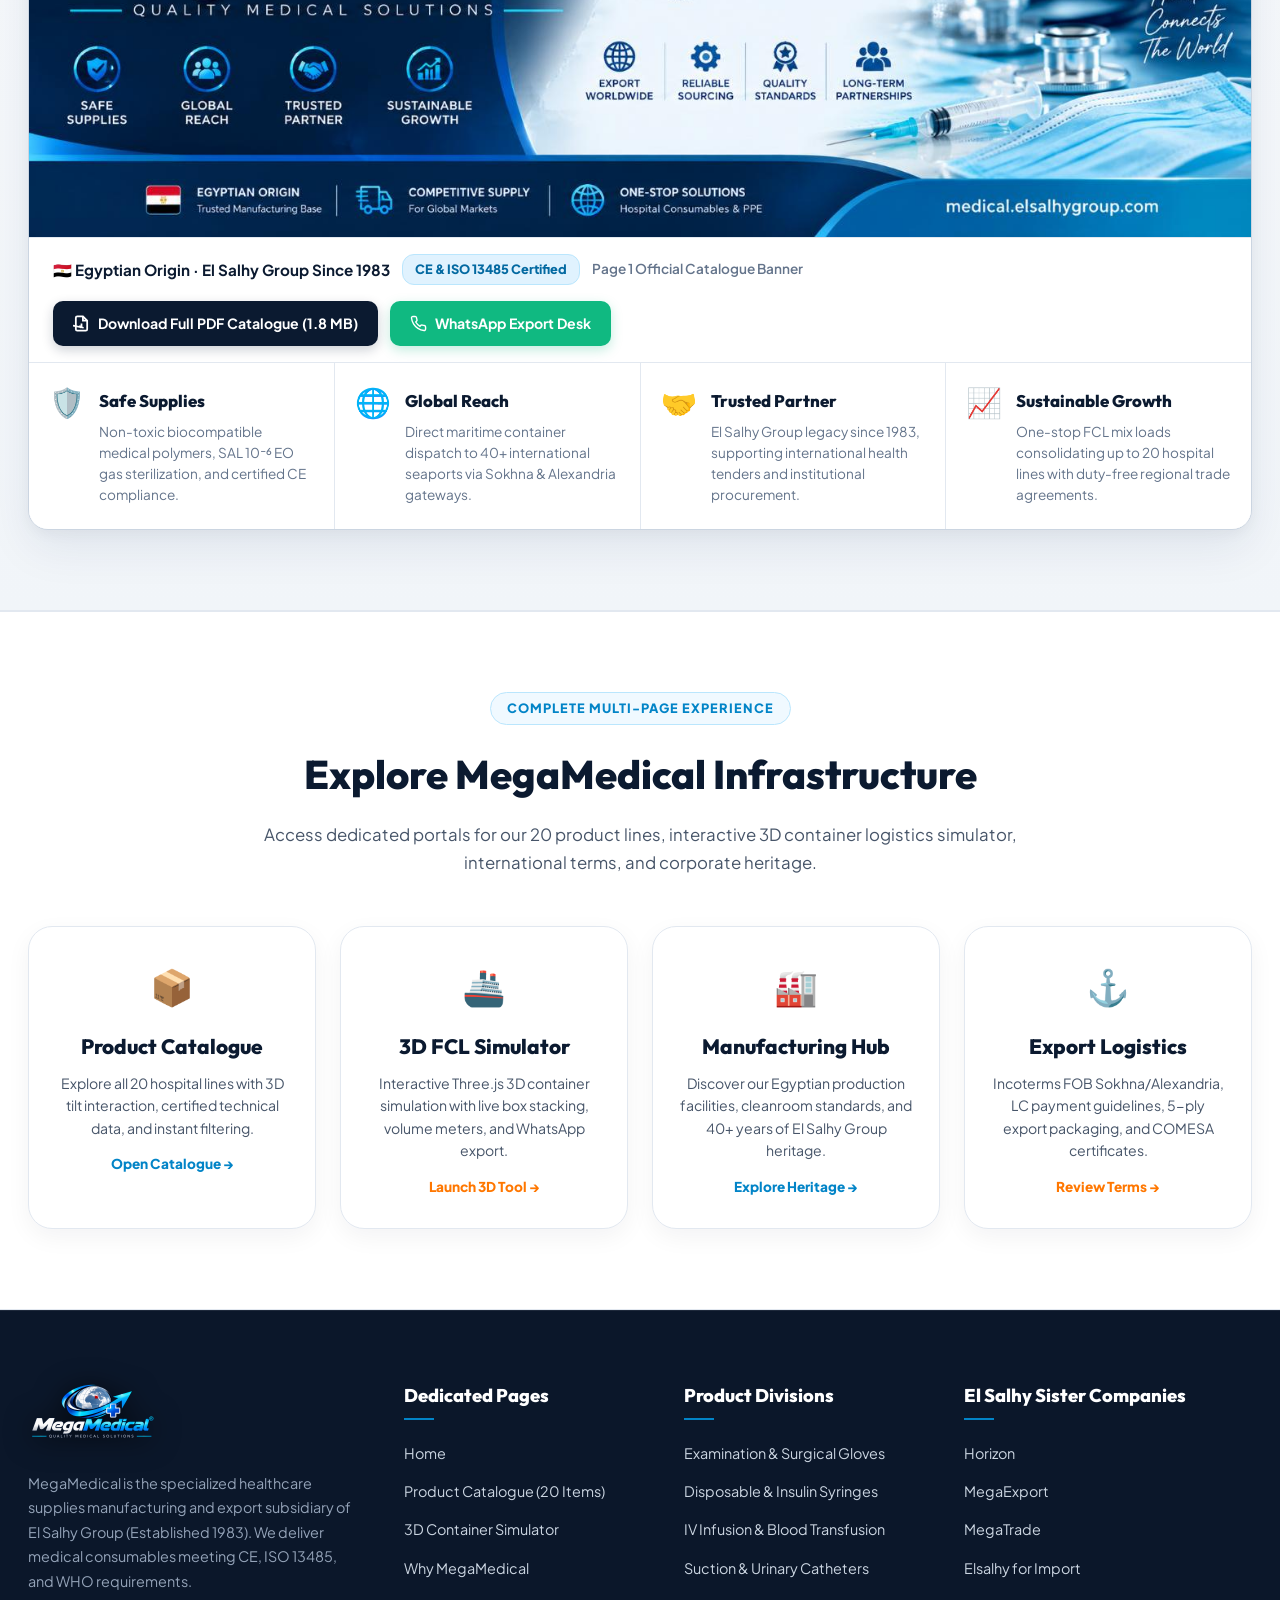
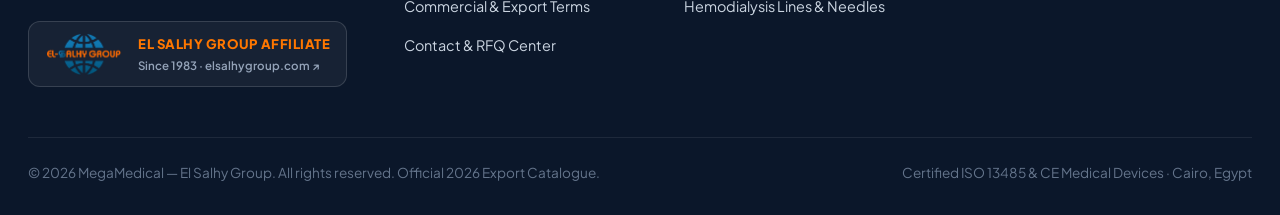
==== commit 2ec0ef53: "Enhancement: Complete user refinement list (Sister companies order, enlarged logos, light search bar" ====
--- a/index.html
+++ b/index.html
@@ -40,10 +40,9 @@
             <span>medical@elsalhygroup.com</span>
           </a>
           <a href="https://wa.me/201025930930" target="_blank" class="top-strip-link">
-            <svg viewBox="0 0 24 24" fill="none" stroke="currentColor" stroke-width="2"><path d="M22 16.92v3a2 2 0 0 1-2.18 2 19.79 19.79 0 0 1-8.63-3.07 19.5 19.5 0 0 1-6-6 19.79 19.79 0 0 1-3.07-8.67A2 2 0 0 1 4.11 2h3a2 2 0 0 1 2 1.72 12.84 12.84 0 0 0 .7 2.81 2 2 0 0 1-.45 2.11L8.09 9.91a16 16 0 0 0 6 6l1.27-1.27a2 2 0 0 1 2.11-.45 12.84 12.84 0 0 0 2.81.7A2 2 0 0 1 22 16.92z"/></svg>
+            <svg viewBox="0 0 24 24" fill="none" stroke="currentColor" stroke-width="2" stroke-linecap="round" stroke-linejoin="round"><path d="M21 11.5a8.38 8.38 0 0 1-.9 3.8 8.5 8.5 0 0 1-7.6 4.7 8.38 8.38 0 0 1-3.8-.9L3 21l1.9-5.7a8.38 8.38 0 0 1-.9-3.8 8.5 8.5 0 0 1 4.7-7.6 8.38 8.38 0 0 1 3.8-.9h.5a8.48 8.48 0 0 1 8 8v.5z"/><path d="M16 12.5c-.3-.2-1.8-.9-2.1-1-.3-.1-.5-.2-.7.2-.2.3-.8 1-1 1.2-.2.2-.4.2-.7.1-.3-.1-1.3-.5-2.4-1.5-.9-.8-1.5-1.8-1.7-2.1-.2-.3 0-.5.1-.6.1-.1.3-.4.5-.5.1-.2.2-.3.3-.5.1-.2 0-.4 0-.5s-.7-1.7-1-2.3c-.2-.6-.5-.5-.7-.5h-.6c-.2 0-.5.1-.8.4-.3.3-1.1 1.1-1.1 2.6s1.1 3 1.3 3.2c.2.2 2.2 3.4 5.3 4.7.7.3 1.3.5 1.8.7.8.2 1.5.2 2 .1.6-.1 1.8-.7 2-1.5.3-.7.3-1.4.2-1.5z"/></svg>
             <span>WhatsApp: +20 10 25 930 930</span>
           </a>
-          <button class="sound-toggle-btn" id="sound-toggle">🔊 Sound FX</button>
         </div>
       </div>
     </div>
@@ -444,10 +443,13 @@
             <p class="footer-bio-text">
               MegaMedical is the specialized healthcare supplies manufacturing and export subsidiary of El Salhy Group (Established 1983). We deliver medical consumables meeting CE, ISO 13485, and WHO requirements.
             </p>
-            <div style="display: flex; gap: 12px; align-items: center;">
-              <img src="assets/elsalhy_logo.png" alt="El Salhy Group" style="height: 32px;">
-              <span style="font-size: 0.8rem; color: var(--salhy-orange); font-weight: 800;">EL SALHY GROUP AFFILIATE</span>
-            </div>
+            <a href="https://elsalhygroup.com" target="_blank" rel="noopener noreferrer" class="footer-salhy-link" title="Visit El Salhy Group Corporate Website">
+              <img src="assets/elsalhy_logo.png" alt="El Salhy Group" class="footer-salhy-logo">
+              <div class="footer-salhy-text-col">
+                <span class="footer-salhy-badge">EL SALHY GROUP AFFILIATE</span>
+                <span class="footer-salhy-sub">Since 1983 · elsalhygroup.com ↗</span>
+              </div>
+            </a>
           </div>
 
           <div>
@@ -476,11 +478,10 @@
           <div>
             <h4 class="footer-heading">El Salhy Sister Companies</h4>
             <ul class="footer-nav-list">
+              <li><a href="https://elsalhygroup.com/horizon" target="_blank">Horizon</a></li>
+              <li><a href="https://elsalhygroup.com/MegaExport/" target="_blank">MegaExport</a></li>
+              <li><a href="https://elsalhygroup.com/megatrade22/" target="_blank">MegaTrade</a></li>
               <li><a href="https://elsalhygroup.com/import-trade/" target="_blank">Elsalhy for Import</a></li>
-              <li><a href="https://elsalhygroup.com/megatrade22/" target="_blank">Megatrade</a></li>
-              <li><a href="https://elsalhygroup.com/MegaExport/" target="_blank">MegaExport</a></li>
-              <li><a href="https://elsalhygroup.com/horizon" target="_blank">Horizon</a></li>
-              <li><a href="https://www.elsalhygroup.com" target="_blank">Corporate Portal</a></li>
             </ul>
           </div>
         </div>
--- a/styles.css
+++ b/styles.css
@@ -110,38 +110,10 @@
   opacity: 0.7;
 }
 
-/* Custom Cursor */
-.custom-cursor-dot {
-  position: fixed;
-  width: 8px;
-  height: 8px;
-  background: var(--neon-cyan);
-  border-radius: 50%;
-  pointer-events: none;
-  z-index: 9999;
-  transform: translate(-50%, -50%);
-  transition: opacity 0.2s, transform 0.1s;
-  box-shadow: 0 0 10px var(--neon-cyan);
-}
-
+/* Custom Cursor Circle - Disabled per user preference */
+.custom-cursor-dot,
 .custom-cursor-trail {
-  position: fixed;
-  width: 36px;
-  height: 36px;
-  border: 1.5px solid var(--neon-cyan);
-  border-radius: 50%;
-  pointer-events: none;
-  z-index: 9998;
-  transform: translate(-50%, -50%);
-  transition: width 0.2s, height 0.2s, border-color 0.2s, opacity 0.2s;
-  opacity: 0.6;
-}
-
-.cursor-hover .custom-cursor-trail {
-  width: 54px;
-  height: 54px;
-  border-color: var(--salhy-orange);
-  background: rgba(255, 119, 0, 0.08);
+  display: none !important;
 }
 
 /* App Master Layout */
@@ -339,18 +311,18 @@
 }
 
 .brand-main-logo {
-  height: 84px;
+  height: 104px;
   width: auto;
-  max-width: 280px;
+  max-width: 330px;
   object-fit: contain;
-  filter: drop-shadow(0 4px 12px rgba(0, 0, 0, 0.6)) drop-shadow(0 0 12px rgba(0, 242, 254, 0.45));
+  filter: drop-shadow(0 4px 12px rgba(0, 0, 0, 0.15)) drop-shadow(0 0 12px rgba(0, 242, 254, 0.35));
   transition: var(--transition-smooth);
   display: block;
 }
 
 .brand-main-logo:hover {
-  transform: scale(1.04);
-  filter: drop-shadow(0 6px 18px rgba(0, 0, 0, 0.8)) drop-shadow(0 0 22px rgba(0, 242, 254, 0.8));
+  transform: scale(1.03);
+  filter: drop-shadow(0 6px 18px rgba(0, 0, 0, 0.2)) drop-shadow(0 0 20px rgba(0, 242, 254, 0.6));
 }
 
 .brand-divider {
@@ -1412,54 +1384,62 @@
   width: 100%;
   display: flex;
   align-items: center;
+  background: #ffffff !important;
+  border-radius: 14px;
+  box-shadow: 0 4px 18px rgba(11, 26, 48, 0.05);
 }
 
 .catalog-search-box svg {
   position: absolute;
   left: 18px;
   pointer-events: none;
+  stroke: #0284c7 !important;
 }
 
 .search-input-field {
   width: 100%;
-  background: rgba(8, 20, 39, 0.75);
-  border: 1px solid var(--border-neon);
+  background: #ffffff !important;
+  border: 1.5px solid #cbd5e1 !important;
   border-radius: 14px;
   padding: 16px 50px 16px 54px;
-  color: #ffffff;
+  color: #0b1a30 !important;
   font-size: 1rem;
   font-family: var(--font-body);
   outline: none;
-  backdrop-filter: blur(12px);
   transition: var(--transition-fast);
 }
 
+.search-input-field::placeholder {
+  color: #94a3b8 !important;
+}
+
 .search-input-field:focus {
-  border-color: var(--neon-cyan);
-  box-shadow: 0 0 20px var(--neon-cyan-glow);
-  background: rgba(8, 20, 39, 0.95);
+  border-color: #0284c7 !important;
+  box-shadow: 0 0 0 4px rgba(2, 132, 199, 0.15), 0 8px 25px rgba(2, 132, 199, 0.08) !important;
+  background: #ffffff !important;
 }
 
 .btn-clear-search {
   position: absolute;
   right: 18px;
-  background: rgba(255, 255, 255, 0.12);
+  background: #e2e8f0 !important;
   border: none;
-  color: var(--text-muted);
-  width: 26px;
-  height: 26px;
+  color: #475569 !important;
+  width: 28px;
+  height: 28px;
   border-radius: 50%;
   cursor: pointer;
   display: none;
   align-items: center;
   justify-content: center;
   font-size: 0.85rem;
+  font-weight: 700;
   transition: var(--transition-fast);
 }
 
 .btn-clear-search:hover {
-  background: var(--salhy-orange);
-  color: #ffffff;
+  background: #dc2626 !important;
+  color: #ffffff !important;
 }
 
 .catalog-toolbar-bottom {
@@ -3819,3 +3799,58 @@
   }
 }
 
+/* ==========================================================================
+   Footer El Salhy Group Link & Logo
+   ========================================================================== */
+.footer-salhy-link {
+  display: inline-flex;
+  gap: 14px;
+  align-items: center;
+  text-decoration: none;
+  background: rgba(255, 255, 255, 0.05);
+  border: 1px solid rgba(255, 255, 255, 0.14);
+  padding: 8px 16px;
+  border-radius: 12px;
+  transition: all 0.25s ease;
+  margin-top: 8px;
+}
+
+.footer-salhy-link:hover {
+  background: rgba(255, 255, 255, 0.10);
+  border-color: var(--salhy-orange);
+  transform: translateY(-2px);
+  box-shadow: 0 6px 18px rgba(255, 119, 0, 0.2);
+}
+
+.footer-salhy-logo {
+  height: 48px;
+  width: auto;
+  object-fit: contain;
+  transition: transform 0.25s ease;
+  display: block;
+}
+
+.footer-salhy-link:hover .footer-salhy-logo {
+  transform: scale(1.06);
+}
+
+.footer-salhy-text-col {
+  display: flex;
+  flex-direction: column;
+  gap: 2px;
+}
+
+.footer-salhy-badge {
+  font-size: 0.82rem;
+  color: var(--salhy-orange) !important;
+  font-weight: 800;
+  letter-spacing: 0.5px;
+}
+
+.footer-salhy-sub {
+  font-size: 0.72rem;
+  color: #94a3b8 !important;
+  font-weight: 600;
+}
+
+
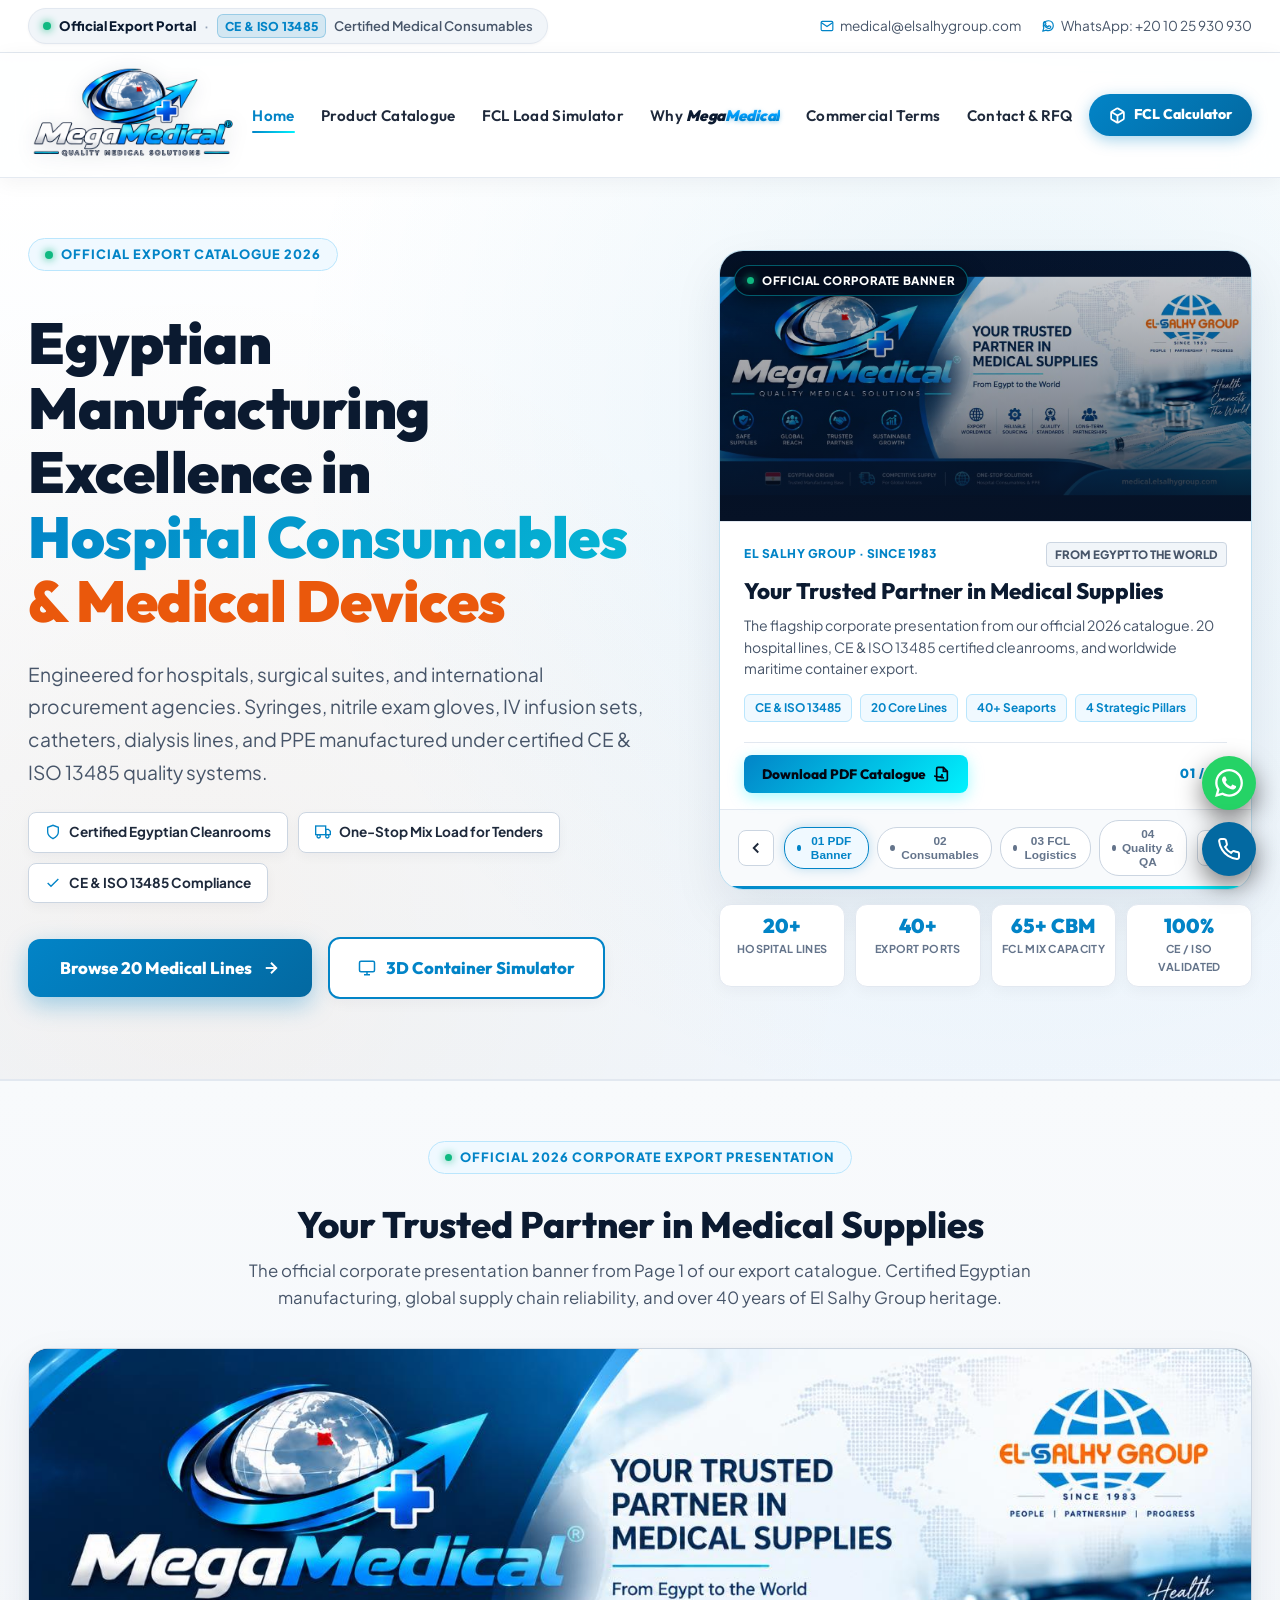
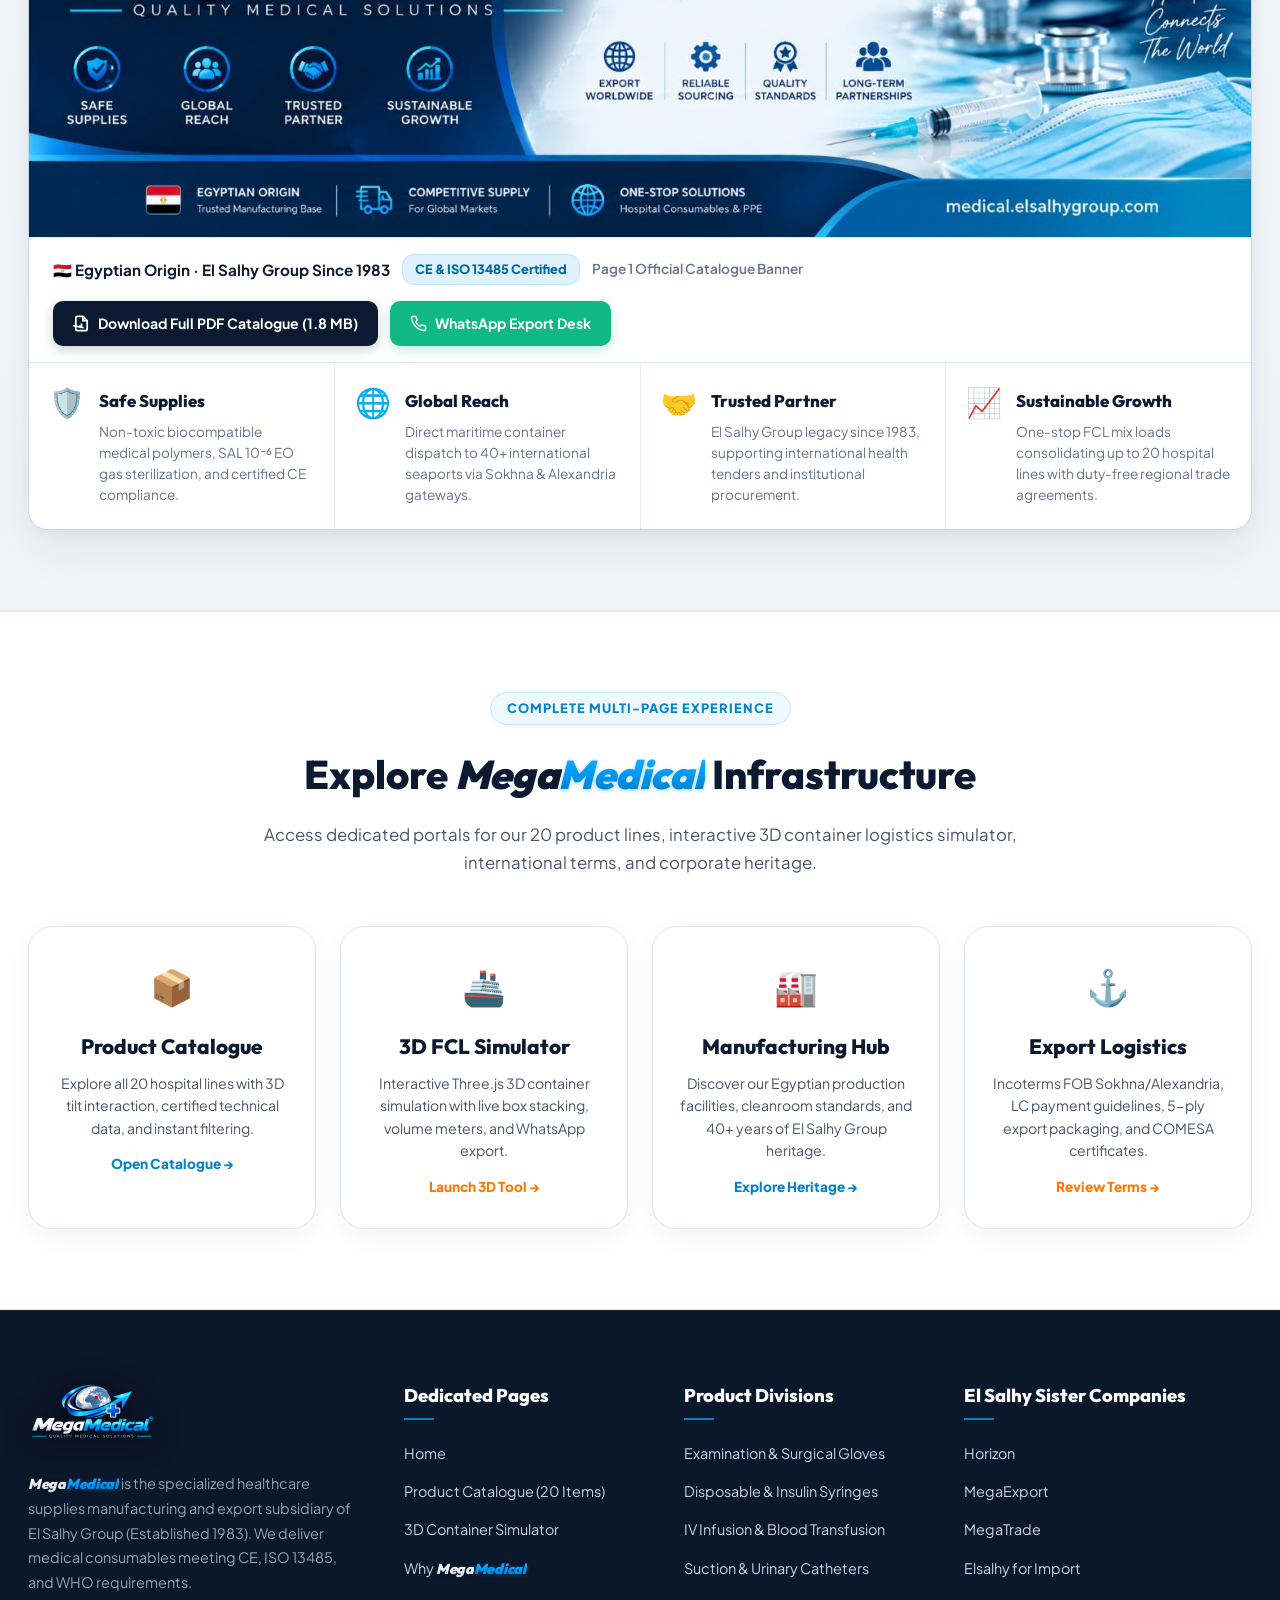
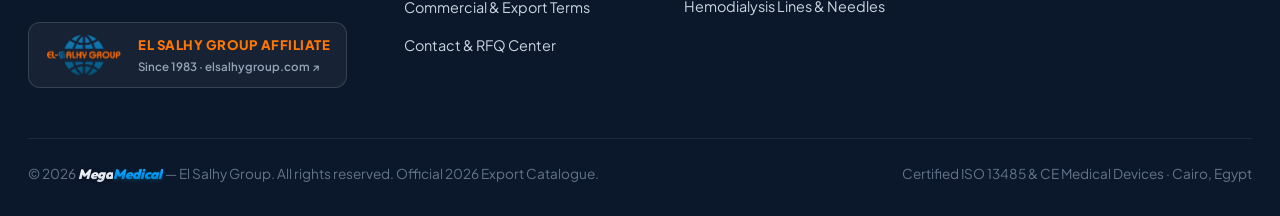
==== commit 62b902bb: "Cache buster v2.3 and hardcoded brand typography spans across all HTML templates" ====
--- a/index.html
+++ b/index.html
@@ -14,7 +14,7 @@
   <link rel="preconnect" href="https://fonts.gstatic.com" crossorigin>
   <link href="https://fonts.googleapis.com/css2?family=Outfit:wght@400;500;600;700;800;900&family=Plus+Jakarta+Sans:wght@400;500;600;700;800&display=swap" rel="stylesheet">
 
-  <link rel="stylesheet" href="styles.css">
+  <link rel="stylesheet" href="styles.css?v=2.3">
 </head>
 <body dir="ltr">
 
@@ -60,7 +60,7 @@
           <li><a href="index.html" class="nav-item-link active">Home</a></li>
           <li><a href="products.html" class="nav-item-link">Product Catalogue</a></li>
           <li><a href="calculator.html" class="nav-item-link">FCL Load Simulator<span id="nav-cart-badge" style="color: var(--salhy-orange); font-weight: 800;"></span></a></li>
-          <li><a href="about.html" class="nav-item-link">Why MegaMedical</a></li>
+          <li><a href="about.html" class="nav-item-link">Why <span class="brand-megamedical"><span class="brand-mega">Mega</span><span class="brand-medical">Medical</span></span></a></li>
           <li><a href="terms.html" class="nav-item-link">Commercial Terms</a></li>
           <li><a href="contact.html" class="nav-item-link">Contact & RFQ</a></li>
         </ul>
@@ -251,7 +251,7 @@
                   </div>
                   <div class="slide-action-toolbar">
                     <a href="about.html" class="btn-slide-explore">
-                      <span>Why MegaMedical</span>
+                      <span>Why <span class="brand-megamedical"><span class="brand-mega">Mega</span><span class="brand-medical">Medical</span></span></span>
                       <svg width="16" height="16" viewBox="0 0 24 24" fill="none" stroke="currentColor" stroke-width="2.5"><path d="M5 12h14"/><path d="m12 5 7 7-7 7"/></svg>
                     </a>
                     <span class="slide-step-indicator">04 / 04</span>
@@ -398,7 +398,7 @@
       <div class="global-container">
         <div style="text-align: center; max-width: 800px; margin: 0 auto 50px;">
           <span class="badge-tag-cyan">Complete Multi-Page Experience</span>
-          <h2 style="font-family: var(--font-display); font-size: 2.5rem; font-weight: 800; color: #0b1a30; margin-bottom: 14px;">Explore MegaMedical Infrastructure</h2>
+          <h2 style="font-family: var(--font-display); font-size: 2.5rem; font-weight: 800; color: #0b1a30; margin-bottom: 14px;">Explore <span class="brand-megamedical"><span class="brand-mega">Mega</span><span class="brand-medical">Medical</span></span> Infrastructure</h2>
           <p style="color: #475569; font-size: 1.05rem;">Access dedicated portals for our 20 product lines, interactive 3D container logistics simulator, international terms, and corporate heritage.</p>
         </div>
 
@@ -441,7 +441,7 @@
           <div>
             <img src="assets/logo.png" alt="MegaMedical" class="footer-logo-img">
             <p class="footer-bio-text">
-              MegaMedical is the specialized healthcare supplies manufacturing and export subsidiary of El Salhy Group (Established 1983). We deliver medical consumables meeting CE, ISO 13485, and WHO requirements.
+              <span class="brand-megamedical"><span class="brand-mega">Mega</span><span class="brand-medical">Medical</span></span> is the specialized healthcare supplies manufacturing and export subsidiary of El Salhy Group (Established 1983). We deliver medical consumables meeting CE, ISO 13485, and WHO requirements.
             </p>
             <a href="https://elsalhygroup.com" target="_blank" rel="noopener noreferrer" class="footer-salhy-link" title="Visit El Salhy Group Corporate Website">
               <img src="assets/elsalhy_logo.png" alt="El Salhy Group" class="footer-salhy-logo">
@@ -458,7 +458,7 @@
               <li><a href="index.html">Home</a></li>
               <li><a href="products.html">Product Catalogue (20 Items)</a></li>
               <li><a href="calculator.html">3D Container Simulator</a></li>
-              <li><a href="about.html">Why MegaMedical</a></li>
+              <li><a href="about.html">Why <span class="brand-megamedical"><span class="brand-mega">Mega</span><span class="brand-medical">Medical</span></span></a></li>
               <li><a href="terms.html">Commercial & Export Terms</a></li>
               <li><a href="contact.html">Contact & RFQ Center</a></li>
             </ul>
@@ -487,7 +487,7 @@
         </div>
 
         <div class="footer-legal-bar">
-          <div>© 2026 MegaMedical — El Salhy Group. All rights reserved. Official 2026 Export Catalogue.</div>
+          <div>© 2026 <span class="brand-megamedical"><span class="brand-mega">Mega</span><span class="brand-medical">Medical</span></span> — El Salhy Group. All rights reserved. Official 2026 Export Catalogue.</div>
           <div>Certified ISO 13485 & CE Medical Devices · Cairo, Egypt</div>
         </div>
       </div>
@@ -506,7 +506,7 @@
   </div>
 
   <!-- Scripts -->
-  <script src="common.js"></script>
+  <script src="common.js?v=2.3"></script>
   <script src="assets/js/hero_slider.js"></script>
 </body>
 </html>
--- a/styles.css
+++ b/styles.css
@@ -3853,4 +3853,50 @@
   font-weight: 600;
 }
 
-
+/* ==========================================================================
+   Signature MegaMedical Brand Typography (Matching Official Logo)
+   ========================================================================== */
+.brand-megamedical {
+  display: inline-block;
+  font-family: 'Outfit', var(--font-display), sans-serif;
+  font-style: italic;
+  font-weight: 900;
+  letter-spacing: -0.3px;
+  line-height: inherit;
+  vertical-align: baseline;
+  text-decoration: none;
+}
+
+.brand-megamedical .brand-mega {
+  color: #0b1a30;
+  font-weight: 900;
+  transition: color var(--transition-fast);
+}
+
+.brand-megamedical .brand-medical {
+  background: linear-gradient(180deg, #38bdf8 0%, #009dfc 45%, #026aa2 100%) !important;
+  -webkit-background-clip: text !important;
+  -webkit-text-fill-color: transparent !important;
+  filter: drop-shadow(0 1px 2px rgba(2, 132, 199, 0.35));
+  display: inline-block;
+  font-weight: 900;
+  padding-right: 1px;
+}
+
+/* On dark backgrounds (e.g. Master Footer, Dark Cards, Sliders) */
+.master-footer .brand-megamedical .brand-mega,
+.dark-card .brand-megamedical .brand-mega,
+.slide-body-info .brand-megamedical .brand-mega,
+.btn-primary-neon .brand-megamedical .brand-mega,
+.btn-banner-action-pdf .brand-megamedical .brand-mega,
+.btn-banner-action-wa .brand-megamedical .brand-mega,
+[data-theme="dark"] .brand-megamedical .brand-mega {
+  background: linear-gradient(180deg, #ffffff 20%, #e2e8f0 60%, #cbd5e1 100%) !important;
+  -webkit-background-clip: text !important;
+  -webkit-text-fill-color: transparent !important;
+  color: #ffffff !important;
+  filter: drop-shadow(0 1px 2px rgba(0, 0, 0, 0.45));
+}
+
+
+
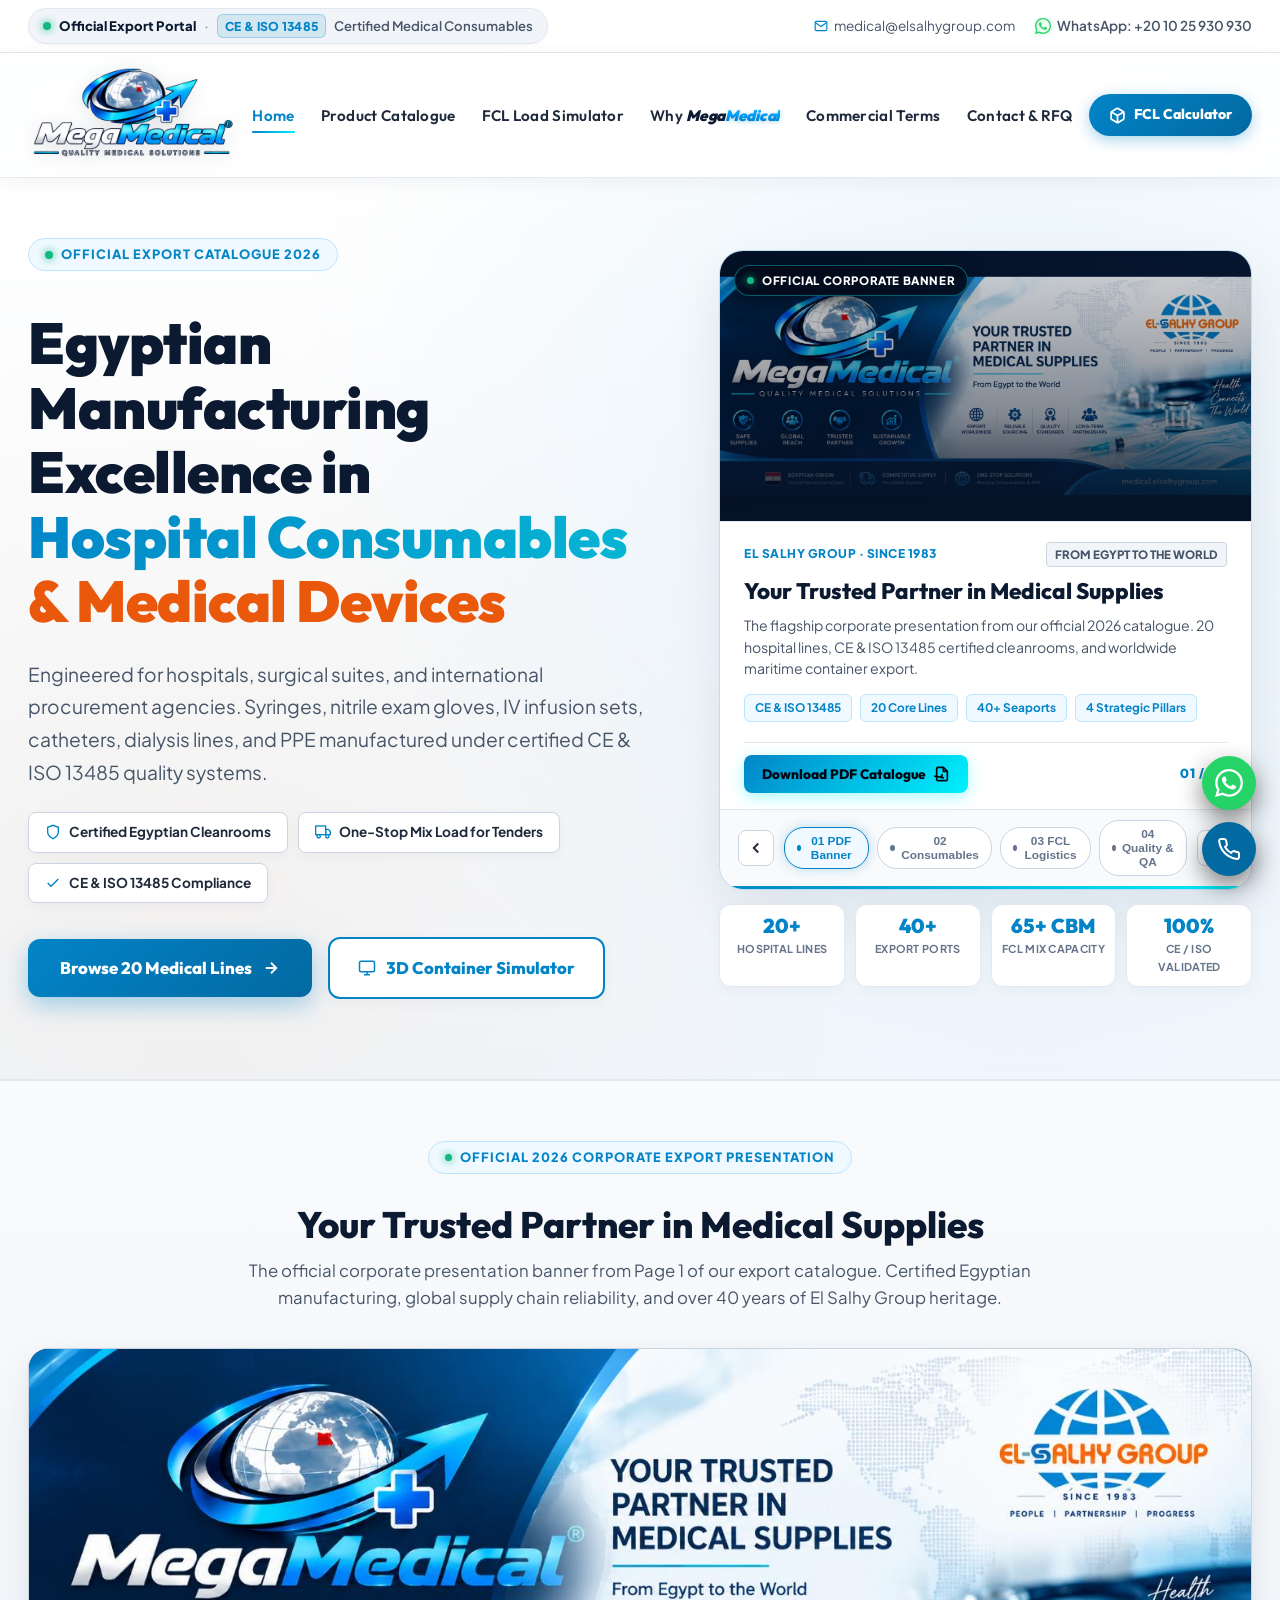
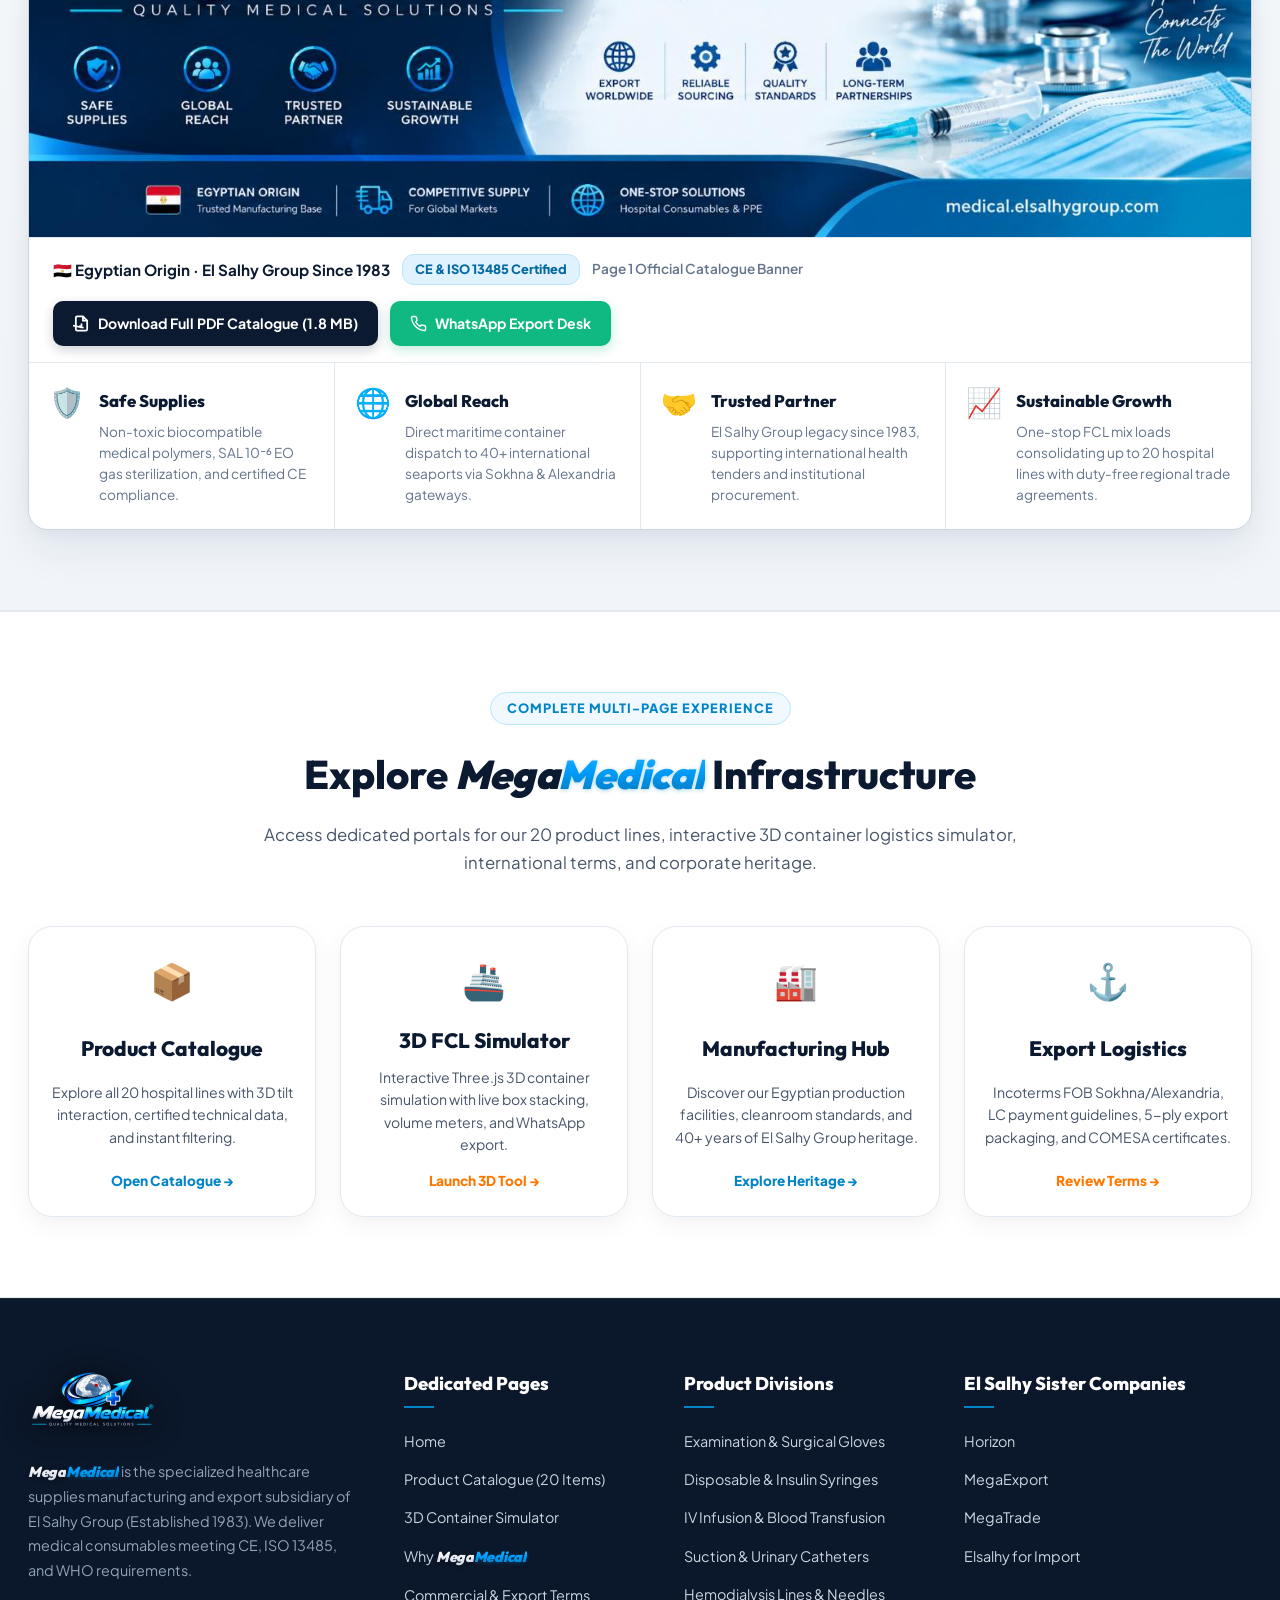
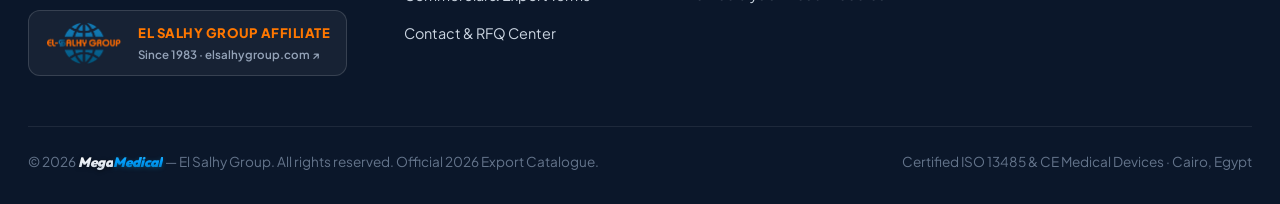
==== commit 2afa85ce: "Add standardized sister company logos, multi-color 3D container, reset button, and authentic WhatsAp" ====
--- a/index.html
+++ b/index.html
@@ -39,8 +39,8 @@
             <svg viewBox="0 0 24 24" fill="none" stroke="currentColor" stroke-width="2"><path d="M4 4h16c1.1 0 2 .9 2 2v12c0 1.1-.9 2-2 2H4c-1.1 0-2-.9-2-2V6c0-1.1.9-2 2-2z"/><polyline points="22,6 12,13 2,6"/></svg>
             <span>medical@elsalhygroup.com</span>
           </a>
-          <a href="https://wa.me/201025930930" target="_blank" class="top-strip-link">
-            <svg viewBox="0 0 24 24" fill="none" stroke="currentColor" stroke-width="2" stroke-linecap="round" stroke-linejoin="round"><path d="M21 11.5a8.38 8.38 0 0 1-.9 3.8 8.5 8.5 0 0 1-7.6 4.7 8.38 8.38 0 0 1-3.8-.9L3 21l1.9-5.7a8.38 8.38 0 0 1-.9-3.8 8.5 8.5 0 0 1 4.7-7.6 8.38 8.38 0 0 1 3.8-.9h.5a8.48 8.48 0 0 1 8 8v.5z"/><path d="M16 12.5c-.3-.2-1.8-.9-2.1-1-.3-.1-.5-.2-.7.2-.2.3-.8 1-1 1.2-.2.2-.4.2-.7.1-.3-.1-1.3-.5-2.4-1.5-.9-.8-1.5-1.8-1.7-2.1-.2-.3 0-.5.1-.6.1-.1.3-.4.5-.5.1-.2.2-.3.3-.5.1-.2 0-.4 0-.5s-.7-1.7-1-2.3c-.2-.6-.5-.5-.7-.5h-.6c-.2 0-.5.1-.8.4-.3.3-1.1 1.1-1.1 2.6s1.1 3 1.3 3.2c.2.2 2.2 3.4 5.3 4.7.7.3 1.3.5 1.8.7.8.2 1.5.2 2 .1.6-.1 1.8-.7 2-1.5.3-.7.3-1.4.2-1.5z"/></svg>
+          <a href="https://wa.me/201025930930" target="_blank" class="top-strip-link top-strip-wa" title="Direct WhatsApp Export Sales Desk">
+            <svg width="16" height="16" viewBox="0 0 24 24" fill="#25D366" style="vertical-align: middle; flex-shrink: 0;"><path d="M.057 24l1.687-6.163c-1.041-1.804-1.588-3.849-1.587-5.946.003-6.556 5.338-11.891 11.893-11.891 3.181.001 6.167 1.24 8.413 3.488 2.245 2.248 3.481 5.236 3.48 8.414-.003 6.557-5.338 11.892-11.893 11.892-1.99-.001-3.951-.5-5.688-1.448l-6.305 1.654zm6.597-3.807c1.676.995 3.276 1.591 5.392 1.592 5.448 0 9.886-4.434 9.889-9.885.002-5.462-4.415-9.89-9.881-9.892-5.452 0-9.887 4.434-9.889 9.884-.001 2.225.651 3.891 1.746 5.634l-.999 3.648 3.742-.981zm11.387-5.464c-.074-.124-.272-.198-.57-.347-.297-.149-1.758-.868-2.031-.967-.272-.099-.47-.149-.669.149-.198.297-.768.967-.941 1.165-.173.198-.347.223-.644.074-.297-.149-1.255-.462-2.39-1.475-.883-.788-1.48-1.761-1.653-2.059-.173-.297-.018-.458.13-.606.134-.133.297-.347.446-.521.151-.172.2-.296.3-.495.099-.198.05-.372-.025-.521-.075-.148-.669-1.611-.916-2.206-.242-.579-.487-.501-.669-.51l-.57-.01c-.198 0-.52.074-.792.372s-1.04 1.016-1.04 2.479 1.065 2.876 1.213 3.074c.149.198 2.095 3.2 5.076 4.487.709.306 1.263.489 1.694.626.712.226 1.36.194 1.872.118.571-.085 1.758-.719 2.006-1.413.248-.695.248-1.29.173-1.414z"/></svg>
             <span>WhatsApp: +20 10 25 930 930</span>
           </a>
         </div>
--- a/styles.css
+++ b/styles.css
@@ -3898,5 +3898,153 @@
   filter: drop-shadow(0 1px 2px rgba(0, 0, 0, 0.45));
 }
 
-
-
+/* ==========================================================================
+   Container Simulator: Reset Button & Multi-Color Cargo Indicators
+   ========================================================================== */
+.btn-calc-reset {
+  display: inline-flex;
+  align-items: center;
+  gap: 7px;
+  background: #fff1f2;
+  border: 1px solid #fecdd3;
+  color: #e11d48;
+  font-size: 0.82rem;
+  font-weight: 700;
+  padding: 6px 14px;
+  border-radius: 8px;
+  cursor: pointer;
+  transition: all var(--transition-fast);
+  text-decoration: none;
+}
+
+.btn-calc-reset:hover {
+  background: #ffe4e6;
+  border-color: #fda4af;
+  color: #be123c;
+  transform: translateY(-1px);
+  box-shadow: 0 2px 8px rgba(225, 29, 72, 0.15);
+}
+
+.btn-reset-secondary {
+  display: flex;
+  align-items: center;
+  justify-content: center;
+  gap: 8px;
+  width: 100%;
+  background: #f8fafc;
+  border: 1px solid #e2e8f0;
+  color: #64748b;
+  font-size: 0.85rem;
+  font-weight: 700;
+  padding: 10px 16px;
+  border-radius: 8px;
+  cursor: pointer;
+  margin-top: 10px;
+  transition: all var(--transition-fast);
+}
+
+.btn-reset-secondary:hover {
+  background: #fee2e2;
+  border-color: #fca5a5;
+  color: #dc2626;
+  transform: translateY(-1px);
+}
+
+.product-color-indicator {
+  width: 14px;
+  height: 14px;
+  border-radius: 4px;
+  display: inline-block;
+  flex-shrink: 0;
+  border: 1px solid rgba(0, 0, 0, 0.15);
+  box-shadow: 0 1px 3px rgba(0, 0, 0, 0.12);
+  margin-right: 2px;
+}
+
+/* Authentic WhatsApp Branding in Top Header Strip */
+.top-strip-wa {
+  display: inline-flex !important;
+  align-items: center !important;
+  gap: 6px !important;
+  font-weight: 600 !important;
+}
+
+.top-strip-wa svg {
+  width: 16px !important;
+  height: 16px !important;
+  fill: #25D366 !important;
+  color: #25D366 !important;
+  flex-shrink: 0 !important;
+  filter: drop-shadow(0 1px 2px rgba(37, 211, 102, 0.35));
+}
+
+.top-strip-wa:hover {
+  color: #16a34a !important;
+}
+
+/* ==========================================================================
+   Sister Companies Logo Presentation Cards
+   ========================================================================== */
+.subsidiary-neon-card {
+  display: flex !important;
+  flex-direction: column !important;
+  justify-content: space-between !important;
+  padding: 24px 20px !important;
+  text-align: center !important;
+}
+
+.subsidiary-logo-box {
+  width: 100%;
+  height: 94px;
+  background: #ffffff;
+  border: 1px solid #e2e8f0;
+  border-radius: 12px;
+  display: flex;
+  align-items: center;
+  justify-content: center;
+  padding: 10px 14px;
+  margin-bottom: 16px;
+  box-shadow: 0 2px 8px rgba(11, 26, 48, 0.04);
+  transition: all var(--transition-fast);
+}
+
+.subsidiary-neon-card:hover .subsidiary-logo-box {
+  border-color: #cbd5e1;
+  box-shadow: 0 4px 14px rgba(11, 26, 48, 0.08);
+  transform: translateY(-2px);
+}
+
+.subsidiary-logo-img {
+  max-width: 100%;
+  max-height: 100%;
+  width: auto;
+  height: auto;
+  object-fit: contain;
+  display: block;
+}
+
+.subsidiary-card-link {
+  display: inline-flex;
+  align-items: center;
+  justify-content: center;
+  gap: 6px;
+  margin-top: 16px;
+  padding: 7px 14px;
+  font-size: 0.78rem;
+  font-weight: 700;
+  color: #0284c7;
+  background: rgba(2, 132, 199, 0.06);
+  border: 1px solid rgba(2, 132, 199, 0.18);
+  border-radius: 8px;
+  text-decoration: none;
+  transition: all var(--transition-fast);
+  align-self: center;
+}
+
+.subsidiary-card-link:hover {
+  background: #0284c7;
+  color: #ffffff;
+  border-color: #0284c7;
+  transform: translateY(-1px);
+  box-shadow: 0 2px 8px rgba(2, 132, 199, 0.25);
+}
